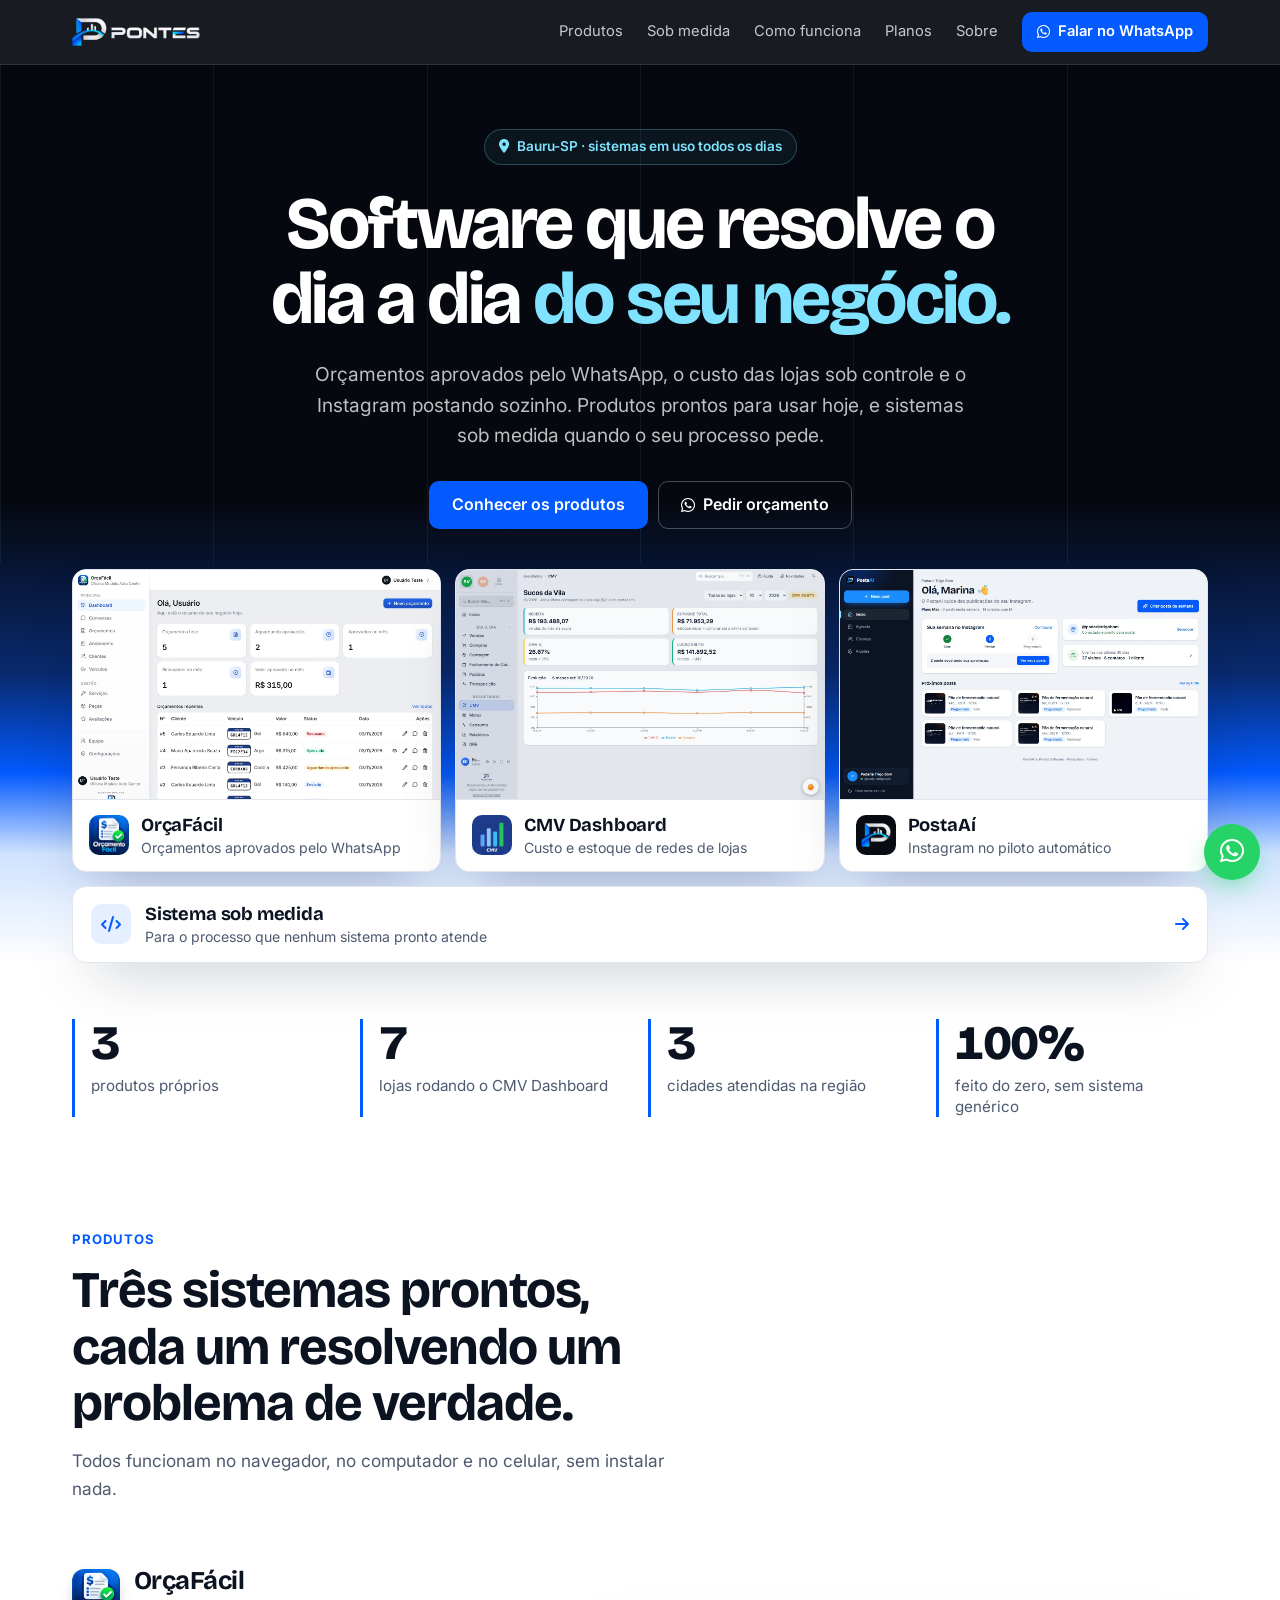
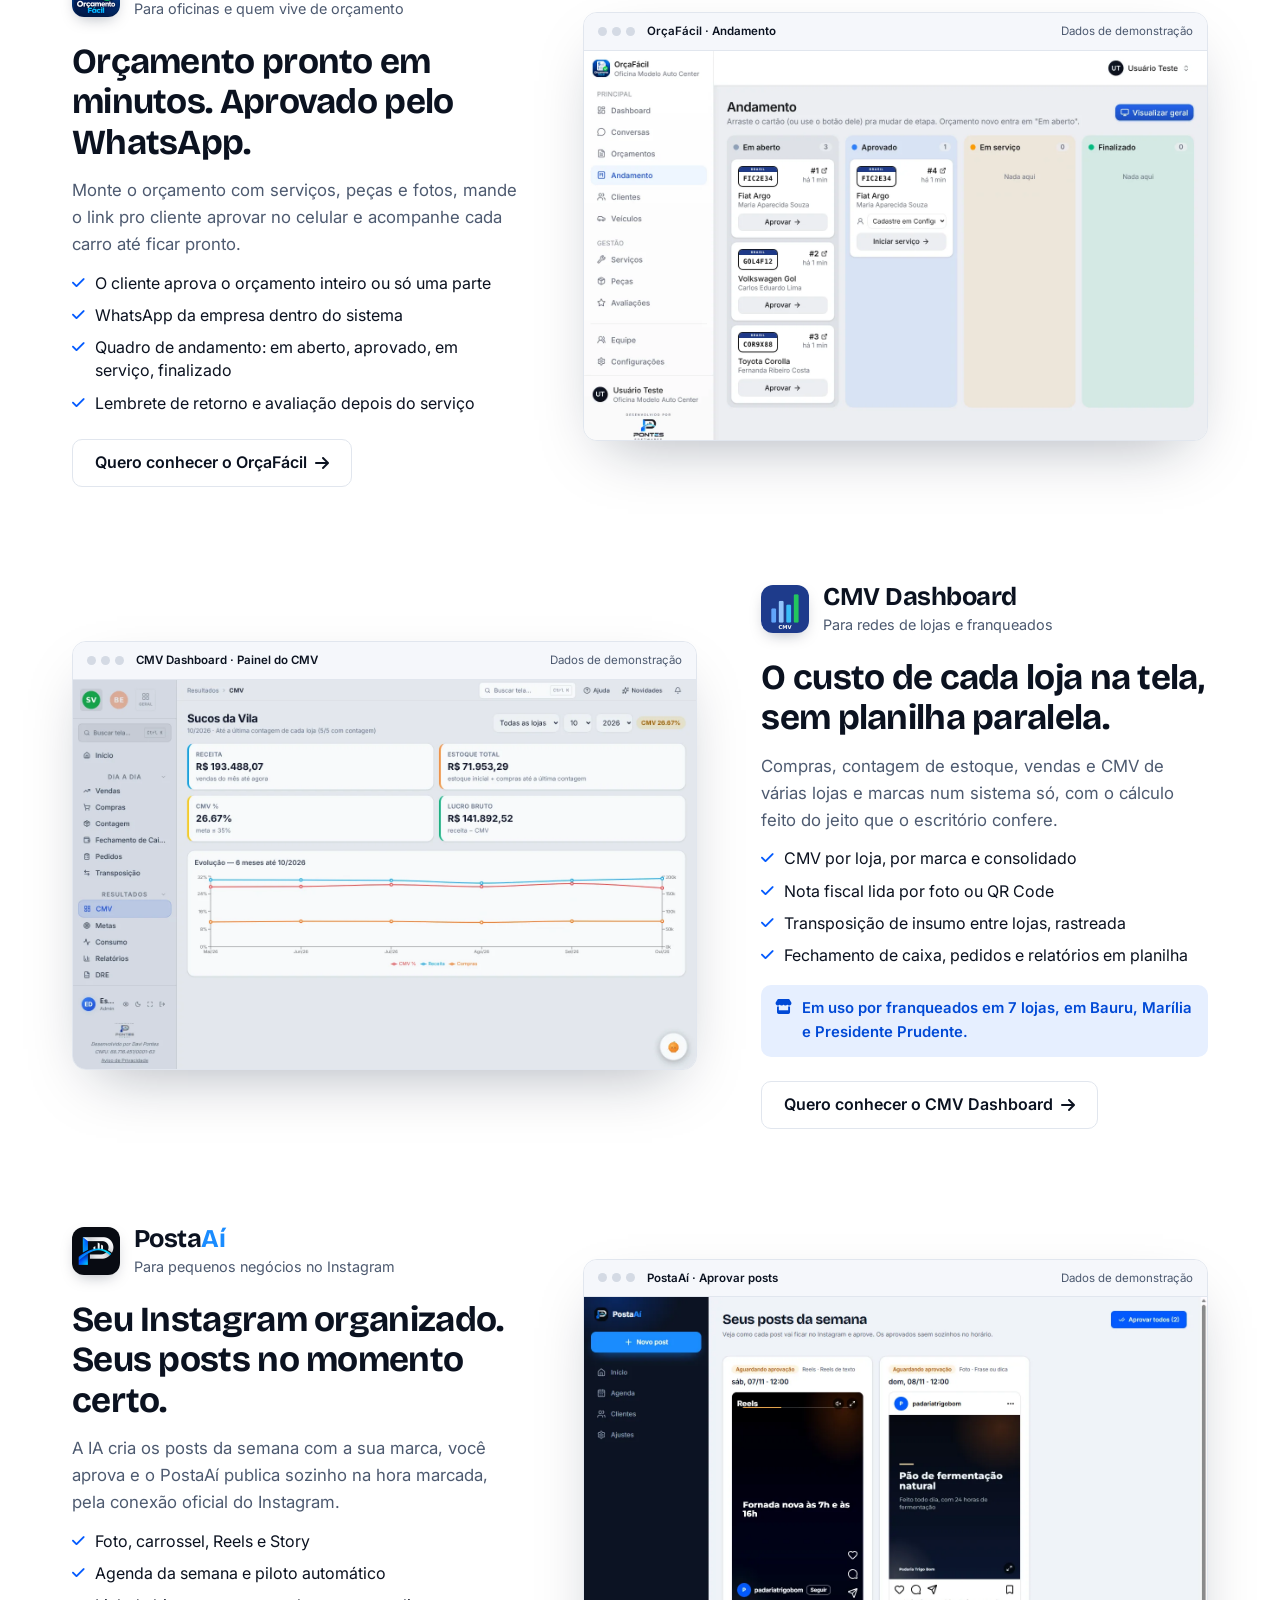
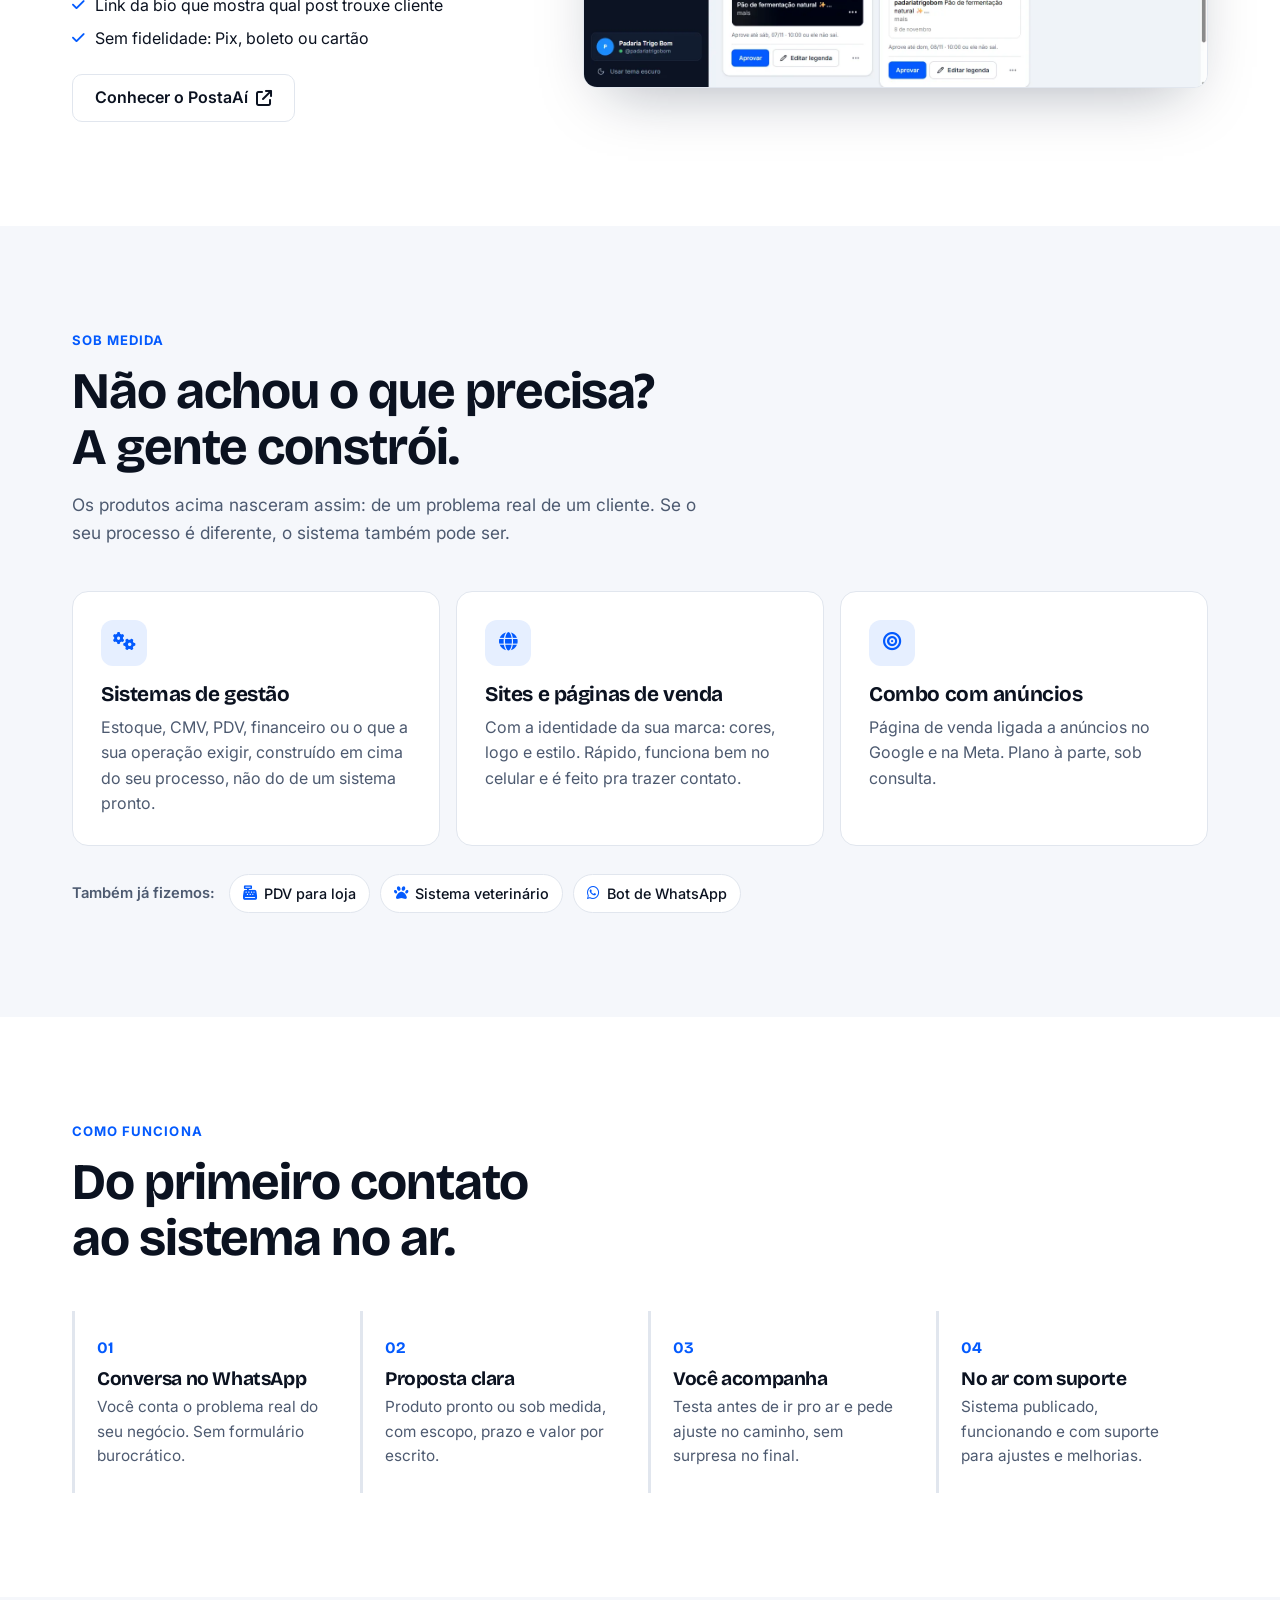
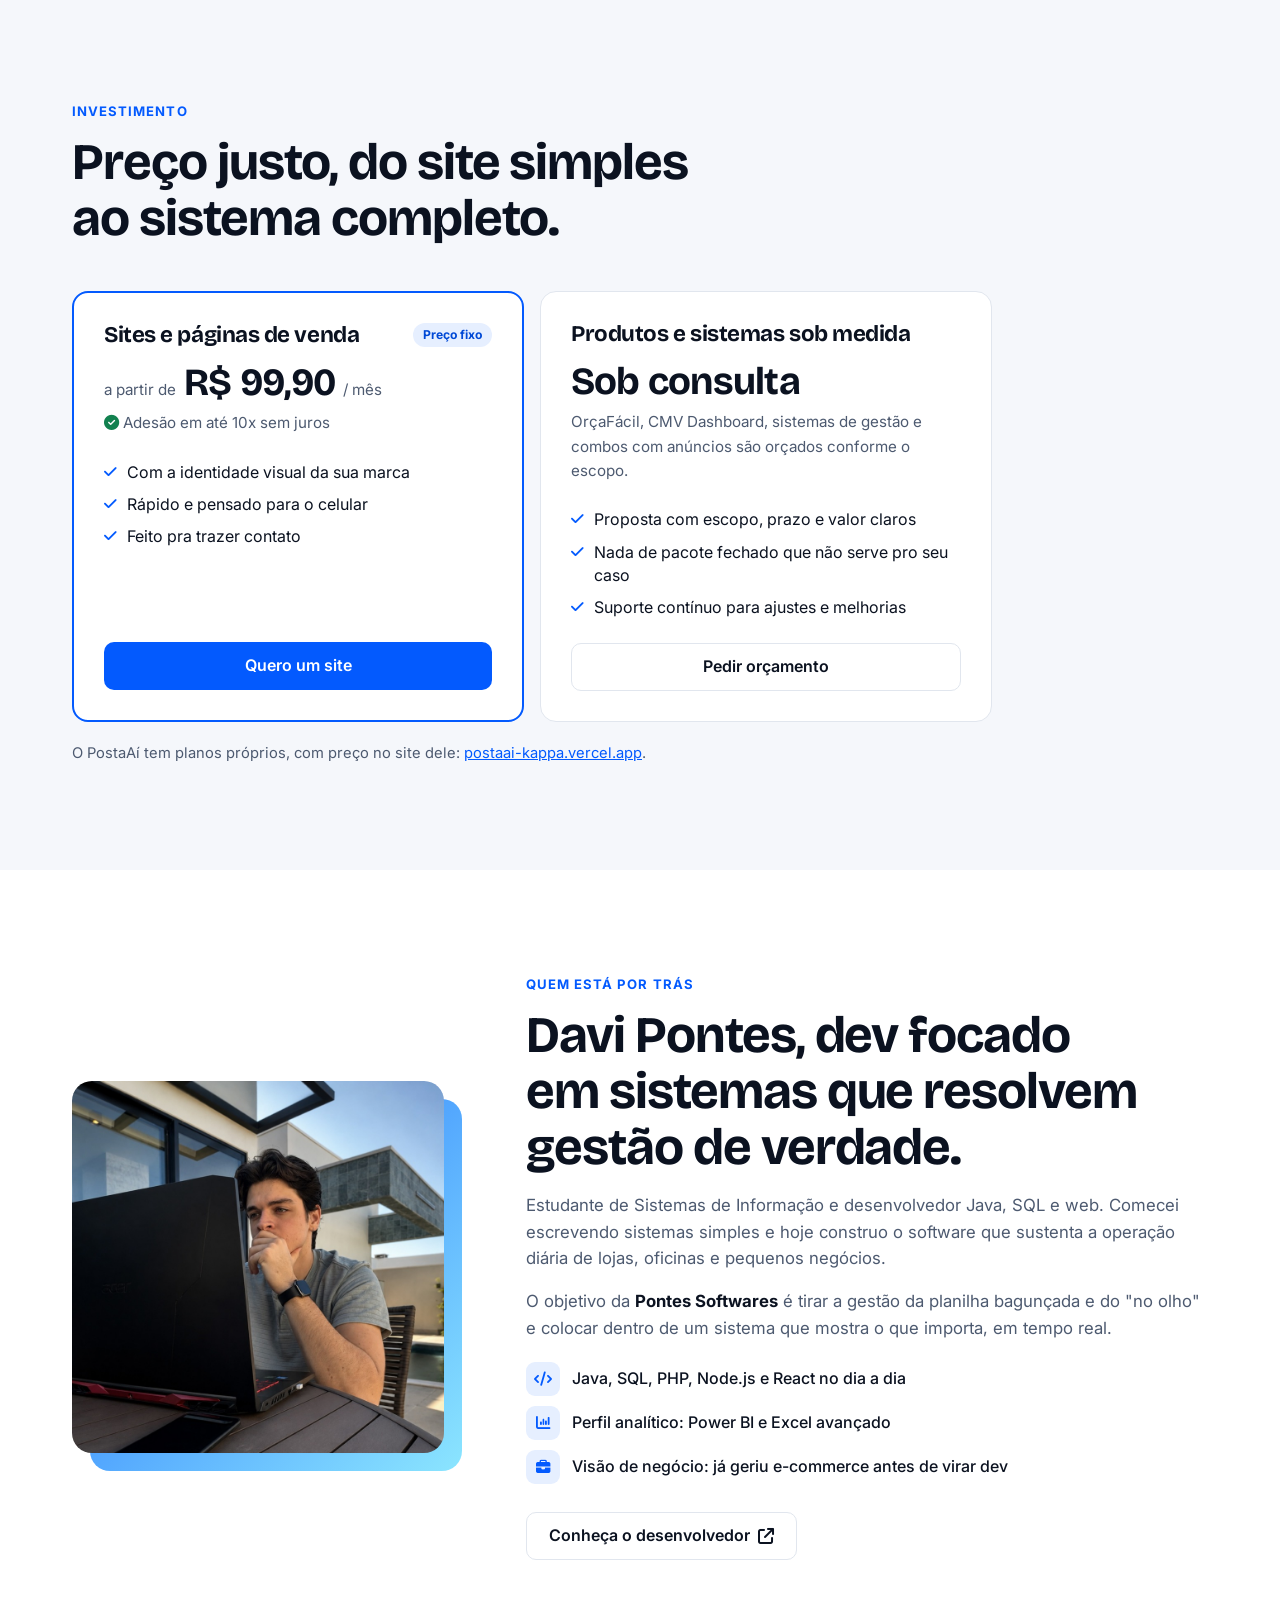
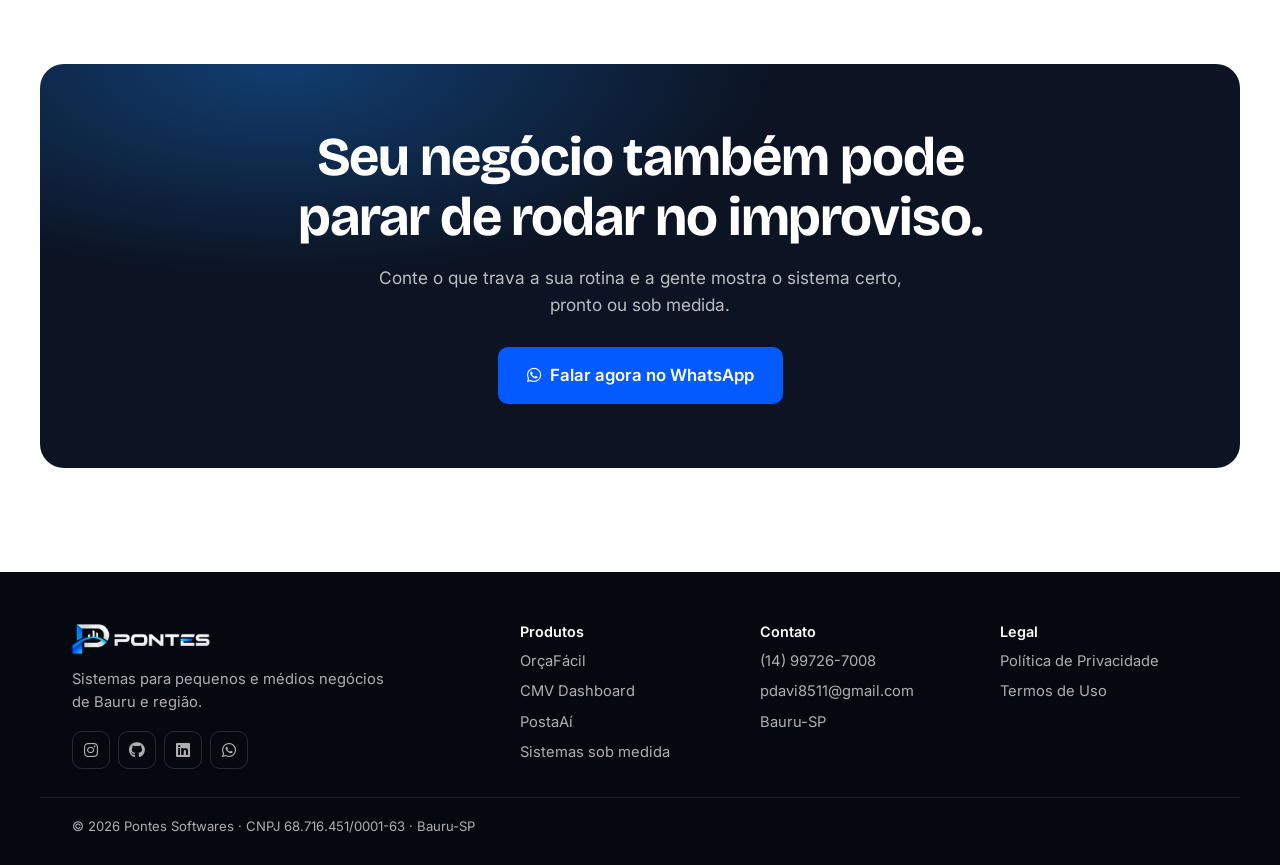
==== index.html @ a255da9a "Mostrar os três produtos lado a lado no topo em vez de só o OrçaFácil Com a tela única e as abas, qu" ====
<!DOCTYPE html>
<html lang="pt-BR">
<head>
<meta charset="UTF-8">
<meta name="viewport" content="width=device-width, initial-scale=1.0">
<title>Pontes Softwares — OrçaFácil, CMV Dashboard, PostaAí e sistemas sob medida</title>
<meta name="description" content="A Pontes Softwares cria sistemas para pequenos e médios negócios: OrçaFácil (orçamentos aprovados pelo WhatsApp), CMV Dashboard (custo e estoque de redes de lojas), PostaAí (Instagram no piloto automático) e sistemas sob medida. Bauru-SP.">
<link rel="canonical" href="https://pontes-softwares.vercel.app/">
<meta name="theme-color" content="#05080f">
<link rel="preconnect" href="https://fonts.googleapis.com">
<link rel="preconnect" href="https://fonts.gstatic.com" crossorigin>
<link href="https://fonts.googleapis.com/css2?family=Bricolage+Grotesque:opsz,wght@12..96,600;12..96,700;12..96,800&family=Inter:wght@400;500;600;700&display=swap" rel="stylesheet">
<link rel="stylesheet" href="https://cdnjs.cloudflare.com/ajax/libs/font-awesome/6.5.0/css/all.min.css">
<link rel="stylesheet" href="styles.css">
<link rel="icon" type="image/png" href="assets/favicon.png">
<link rel="apple-touch-icon" href="assets/apple-touch-icon.png">
<meta property="og:title" content="Pontes Softwares">
<meta property="og:description" content="OrçaFácil, CMV Dashboard, PostaAí e sistemas sob medida para o seu negócio.">
<meta property="og:image" content="https://pontes-softwares.vercel.app/assets/og-image.png">
<script type="application/ld+json">
{
  "@context": "https://schema.org",
  "@type": "Organization",
  "name": "Pontes Softwares",
  "url": "https://pontes-softwares.vercel.app/",
  "logo": "https://pontes-softwares.vercel.app/assets/logo-pontes-softwares.png",
  "description": "Sistemas para pequenos e médios negócios: OrçaFácil, CMV Dashboard, PostaAí e sistemas sob medida. Bauru e região.",
  "email": "pdavi8511@gmail.com",
  "telephone": "+55-14-99726-7008",
  "taxID": "68.716.451/0001-63",
  "address": { "@type": "PostalAddress", "addressLocality": "Bauru", "addressRegion": "SP", "addressCountry": "BR" },
  "sameAs": ["https://www.instagram.com/pontes.softwares"]
}
</script>
</head>
<body>

<header class="topo">
  <div class="box topo-linha">
    <a href="#inicio" class="topo-logo" aria-label="Pontes Softwares, início">
      <img src="assets/logo-pontes-softwares.png" alt="Pontes Softwares" width="720" height="156">
    </a>
    <nav class="topo-nav" aria-label="Principal">
      <a href="#produtos">Produtos</a>
      <a href="#sob-medida">Sob medida</a>
      <a href="#como-funciona">Como funciona</a>
      <a href="#planos">Planos</a>
      <a href="#sobre">Sobre</a>
    </nav>
    <a href="https://wa.me/5514997267008?text=Ol%C3%A1!%20Quero%20conhecer%20os%20sistemas%20da%20Pontes%20Softwares." target="_blank" rel="noopener" class="btn btn-azul topo-cta">
      <i class="fa-brands fa-whatsapp"></i> Falar no WhatsApp
    </a>
    <button type="button" class="topo-menu" aria-label="Abrir menu" aria-expanded="false"><i class="fa-solid fa-bars"></i></button>
  </div>
  <nav class="menu-aberto box" aria-label="Menu do celular" hidden>
    <a href="#produtos">Produtos</a>
    <a href="#sob-medida">Sob medida</a>
    <a href="#como-funciona">Como funciona</a>
    <a href="#planos">Planos</a>
    <a href="#sobre">Sobre</a>
  </nav>
</header>

<main>

<!-- ───────────── HERO ───────────── -->
<section class="hero" id="inicio">
  <div class="hero-grade" aria-hidden="true"><span></span><span></span><span></span><span></span><span></span><span></span></div>
  <div class="box">
    <div class="hero-texto sobe">
      <p class="hero-selo"><i class="fa-solid fa-location-dot"></i> Bauru-SP · sistemas em uso todos os dias</p>
      <h1>Software que resolve o dia a dia <em>do seu negócio.</em></h1>
      <p>Orçamentos aprovados pelo WhatsApp, o custo das lojas sob controle e o Instagram postando sozinho. Produtos prontos para usar hoje, e sistemas sob medida quando o seu processo pede.</p>
      <div class="hero-acoes">
        <a href="#produtos" class="btn btn-azul">Conhecer os produtos</a>
        <a href="https://wa.me/5514997267008?text=Ol%C3%A1!%20Quero%20um%20or%C3%A7amento%20de%20sistema." target="_blank" rel="noopener" class="btn btn-claro"><i class="fa-brands fa-whatsapp"></i> Pedir orçamento</a>
      </div>
    </div>

    <div class="vitrine sobe" aria-label="Nossos produtos">
      <a class="vitrine-item" href="#orcafacil">
        <span class="vitrine-tela"><img src="assets/produtos/orcafacil-inicio.webp" alt="Tela do OrçaFácil" width="1440" height="900"></span>
        <span class="vitrine-info">
          <img src="assets/produtos/orcafacil-icone.png" alt="" width="40" height="40">
          <span><b>OrçaFácil</b><small>Orçamentos aprovados pelo WhatsApp</small></span>
        </span>
      </a>
      <a class="vitrine-item" href="#cmv-dashboard">
        <span class="vitrine-tela"><img src="assets/produtos/cmv-dashboard.webp" alt="Tela do CMV Dashboard" width="1440" height="900"></span>
        <span class="vitrine-info">
          <img src="assets/produtos/cmv-icone.jpg" alt="" width="40" height="40">
          <span><b>CMV Dashboard</b><small>Custo e estoque de redes de lojas</small></span>
        </span>
      </a>
      <a class="vitrine-item" href="#postaai">
        <span class="vitrine-tela"><img src="assets/produtos/postaai-inicio.webp" alt="Tela do PostaAí" width="1440" height="900"></span>
        <span class="vitrine-info">
          <img src="assets/produtos/postaai-icone.png" alt="" width="40" height="40">
          <span><b>PostaAí</b><small>Instagram no piloto automático</small></span>
        </span>
      </a>
      <a class="vitrine-item vitrine-medida" href="#sob-medida">
        <span class="vitrine-medida-icone"><i class="fa-solid fa-code"></i></span>
        <span><b>Sistema sob medida</b><small>Para o processo que nenhum sistema pronto atende</small></span>
        <i class="fa-solid fa-arrow-right"></i>
      </a>
    </div>
  </div>
</section>

<!-- ───────────── NÚMEROS ───────────── -->
<section class="numeros">
  <div class="box numeros-grade">
    <div class="revela"><b data-alvo="3">3</b><span>produtos próprios</span></div>
    <div class="revela"><b data-alvo="7">7</b><span>lojas rodando o CMV Dashboard</span></div>
    <div class="revela"><b data-alvo="3">3</b><span>cidades atendidas na região</span></div>
    <div class="revela"><b data-alvo="100" data-sufixo="%">100%</b><span>feito do zero, sem sistema genérico</span></div>
  </div>
</section>

<!-- ───────────── PRODUTOS ───────────── -->
<section class="secao" id="produtos">
  <div class="box">
    <p class="rotulo">Produtos</p>
    <h2 class="titulo">Três sistemas prontos, cada um resolvendo um problema de verdade.</h2>
    <p class="sub">Todos funcionam no navegador, no computador e no celular, sem instalar nada.</p>

    <article class="produto revela" id="orcafacil">
      <div class="produto-texto">
        <div class="produto-marca">
          <img src="assets/produtos/orcafacil-icone.png" alt="" width="48" height="48">
          <div><h3>OrçaFácil</h3><small>Para oficinas e quem vive de orçamento</small></div>
        </div>
        <p class="produto-frase">Orçamento pronto em minutos. Aprovado pelo WhatsApp.</p>
        <p>Monte o orçamento com serviços, peças e fotos, mande o link pro cliente aprovar no celular e acompanhe cada carro até ficar pronto.</p>
        <ul class="lista-check">
          <li><i class="fa-solid fa-check"></i> O cliente aprova o orçamento inteiro ou só uma parte</li>
          <li><i class="fa-solid fa-check"></i> WhatsApp da empresa dentro do sistema</li>
          <li><i class="fa-solid fa-check"></i> Quadro de andamento: em aberto, aprovado, em serviço, finalizado</li>
          <li><i class="fa-solid fa-check"></i> Lembrete de retorno e avaliação depois do serviço</li>
        </ul>
        <a href="https://wa.me/5514997267008?text=Ol%C3%A1!%20Quero%20conhecer%20o%20Or%C3%A7aF%C3%A1cil." target="_blank" rel="noopener" class="btn btn-linha">Quero conhecer o OrçaFácil <i class="fa-solid fa-arrow-right"></i></a>
      </div>
      <figure class="tela">
        <figcaption class="tela-barra"><span class="pontos"><i></i><i></i><i></i></span><b>OrçaFácil · Andamento</b><span>Dados de demonstração</span></figcaption>
        <img src="assets/produtos/orcafacil-andamento.webp" alt="Quadro de andamento do OrçaFácil" width="1440" height="900" loading="lazy">
      </figure>
    </article>

    <article class="produto inverte revela" id="cmv-dashboard">
      <div class="produto-texto">
        <div class="produto-marca">
          <img src="assets/produtos/cmv-icone.jpg" alt="" width="48" height="48">
          <div><h3>CMV Dashboard</h3><small>Para redes de lojas e franqueados</small></div>
        </div>
        <p class="produto-frase">O custo de cada loja na tela, sem planilha paralela.</p>
        <p>Compras, contagem de estoque, vendas e CMV de várias lojas e marcas num sistema só, com o cálculo feito do jeito que o escritório confere.</p>
        <ul class="lista-check">
          <li><i class="fa-solid fa-check"></i> CMV por loja, por marca e consolidado</li>
          <li><i class="fa-solid fa-check"></i> Nota fiscal lida por foto ou QR Code</li>
          <li><i class="fa-solid fa-check"></i> Transposição de insumo entre lojas, rastreada</li>
          <li><i class="fa-solid fa-check"></i> Fechamento de caixa, pedidos e relatórios em planilha</li>
        </ul>
        <p class="produto-prova"><i class="fa-solid fa-store"></i> Em uso por franqueados em 7 lojas, em Bauru, Marília e Presidente Prudente.</p>
        <a href="https://wa.me/5514997267008?text=Ol%C3%A1!%20Quero%20conhecer%20o%20CMV%20Dashboard." target="_blank" rel="noopener" class="btn btn-linha">Quero conhecer o CMV Dashboard <i class="fa-solid fa-arrow-right"></i></a>
      </div>
      <figure class="tela">
        <figcaption class="tela-barra"><span class="pontos"><i></i><i></i><i></i></span><b>CMV Dashboard · Painel do CMV</b><span>Dados de demonstração</span></figcaption>
        <img src="assets/produtos/cmv-dashboard.webp" alt="Painel de CMV do CMV Dashboard" width="1440" height="900" loading="lazy">
      </figure>
    </article>

    <article class="produto revela" id="postaai">
      <div class="produto-texto">
        <div class="produto-marca">
          <img src="assets/produtos/postaai-icone.png" alt="" width="48" height="48">
          <div><h3>Posta<span>Aí</span></h3><small>Para pequenos negócios no Instagram</small></div>
        </div>
        <p class="produto-frase">Seu Instagram organizado. Seus posts no momento certo.</p>
        <p>A IA cria os posts da semana com a sua marca, você aprova e o PostaAí publica sozinho na hora marcada, pela conexão oficial do Instagram.</p>
        <ul class="lista-check">
          <li><i class="fa-solid fa-check"></i> Foto, carrossel, Reels e Story</li>
          <li><i class="fa-solid fa-check"></i> Agenda da semana e piloto automático</li>
          <li><i class="fa-solid fa-check"></i> Link da bio que mostra qual post trouxe cliente</li>
          <li><i class="fa-solid fa-check"></i> Sem fidelidade: Pix, boleto ou cartão</li>
        </ul>
        <a href="https://postaai-kappa.vercel.app" target="_blank" rel="noopener" class="btn btn-linha">Conhecer o PostaAí <i class="fa-solid fa-arrow-up-right-from-square"></i></a>
      </div>
      <figure class="tela">
        <figcaption class="tela-barra"><span class="pontos"><i></i><i></i><i></i></span><b>PostaAí · Aprovar posts</b><span>Dados de demonstração</span></figcaption>
        <img src="assets/produtos/postaai-aprovar.webp" alt="Aprovação dos posts da semana no PostaAí" width="1440" height="900" loading="lazy">
      </figure>
    </article>
  </div>
</section>

<!-- ───────────── SOB MEDIDA ───────────── -->
<section class="secao papel" id="sob-medida">
  <div class="box">
    <p class="rotulo">Sob medida</p>
    <h2 class="titulo">Não achou o que precisa? A gente constrói.</h2>
    <p class="sub">Os produtos acima nasceram assim: de um problema real de um cliente. Se o seu processo é diferente, o sistema também pode ser.</p>
    <div class="cartoes">
      <div class="cartao revela">
        <span class="cartao-icone"><i class="fa-solid fa-gears"></i></span>
        <h3>Sistemas de gestão</h3>
        <p>Estoque, CMV, PDV, financeiro ou o que a sua operação exigir, construído em cima do seu processo, não do de um sistema pronto.</p>
      </div>
      <div class="cartao revela">
        <span class="cartao-icone"><i class="fa-solid fa-globe"></i></span>
        <h3>Sites e páginas de venda</h3>
        <p>Com a identidade da sua marca: cores, logo e estilo. Rápido, funciona bem no celular e é feito pra trazer contato.</p>
      </div>
      <div class="cartao revela">
        <span class="cartao-icone"><i class="fa-solid fa-bullseye"></i></span>
        <h3>Combo com anúncios</h3>
        <p>Página de venda ligada a anúncios no Google e na Meta. Plano à parte, sob consulta.</p>
      </div>
    </div>
    <div class="outros revela">
      <span class="outros-titulo">Também já fizemos:</span>
      <span><i class="fa-solid fa-cash-register"></i> PDV para loja</span>
      <span><i class="fa-solid fa-paw"></i> Sistema veterinário</span>
      <span><i class="fa-brands fa-whatsapp"></i> Bot de WhatsApp</span>
    </div>
  </div>
</section>

<!-- ───────────── COMO FUNCIONA ───────────── -->
<section class="secao" id="como-funciona">
  <div class="box">
    <p class="rotulo">Como funciona</p>
    <h2 class="titulo">Do primeiro contato ao sistema no ar.</h2>
    <ol class="passos">
      <li class="revela"><span>01</span><h3>Conversa no WhatsApp</h3><p>Você conta o problema real do seu negócio. Sem formulário burocrático.</p></li>
      <li class="revela"><span>02</span><h3>Proposta clara</h3><p>Produto pronto ou sob medida, com escopo, prazo e valor por escrito.</p></li>
      <li class="revela"><span>03</span><h3>Você acompanha</h3><p>Testa antes de ir pro ar e pede ajuste no caminho, sem surpresa no final.</p></li>
      <li class="revela"><span>04</span><h3>No ar com suporte</h3><p>Sistema publicado, funcionando e com suporte para ajustes e melhorias.</p></li>
    </ol>
  </div>
</section>

<!-- ───────────── PLANOS ───────────── -->
<section class="secao papel" id="planos">
  <div class="box">
    <p class="rotulo">Investimento</p>
    <h2 class="titulo">Preço justo, do site simples ao sistema completo.</h2>
    <div class="planos">
      <div class="plano destaque revela">
        <div class="plano-topo"><h3>Sites e páginas de venda</h3><span class="selo">Preço fixo</span></div>
        <p class="preco"><small>a partir de</small> R$ 99,90 <small>/ mês</small></p>
        <p class="plano-nota"><i class="fa-solid fa-circle-check"></i> Adesão em até 10x sem juros</p>
        <ul class="lista-check">
          <li><i class="fa-solid fa-check"></i> Com a identidade visual da sua marca</li>
          <li><i class="fa-solid fa-check"></i> Rápido e pensado para o celular</li>
          <li><i class="fa-solid fa-check"></i> Feito pra trazer contato</li>
        </ul>
        <a href="https://wa.me/5514997267008?text=Ol%C3%A1!%20Quero%20um%20site%20para%20o%20meu%20neg%C3%B3cio." target="_blank" rel="noopener" class="btn btn-azul">Quero um site</a>
      </div>
      <div class="plano revela">
        <h3>Produtos e sistemas sob medida</h3>
        <p class="preco">Sob consulta</p>
        <p class="plano-nota">OrçaFácil, CMV Dashboard, sistemas de gestão e combos com anúncios são orçados conforme o escopo.</p>
        <ul class="lista-check">
          <li><i class="fa-solid fa-check"></i> Proposta com escopo, prazo e valor claros</li>
          <li><i class="fa-solid fa-check"></i> Nada de pacote fechado que não serve pro seu caso</li>
          <li><i class="fa-solid fa-check"></i> Suporte contínuo para ajustes e melhorias</li>
        </ul>
        <a href="https://wa.me/5514997267008?text=Ol%C3%A1!%20Quero%20um%20or%C3%A7amento%20de%20sistema." target="_blank" rel="noopener" class="btn btn-linha">Pedir orçamento</a>
      </div>
    </div>
    <p class="nota-planos">O PostaAí tem planos próprios, com preço no site dele: <a href="https://postaai-kappa.vercel.app" target="_blank" rel="noopener">postaai-kappa.vercel.app</a>.</p>
  </div>
</section>

<!-- ───────────── SOBRE ───────────── -->
<section class="secao" id="sobre">
  <div class="box sobre">
    <div class="sobre-foto revela">
      <img src="assets/davi-avatar.jpg" alt="Davi Pontes" width="900" height="900" loading="lazy">
    </div>
    <div>
      <p class="rotulo">Quem está por trás</p>
      <h2 class="titulo">Davi Pontes, dev focado em sistemas que resolvem gestão de verdade.</h2>
      <p class="sobre-texto">Estudante de Sistemas de Informação e desenvolvedor Java, SQL e web. Comecei escrevendo sistemas simples e hoje construo o software que sustenta a operação diária de lojas, oficinas e pequenos negócios.</p>
      <p class="sobre-texto">O objetivo da <strong>Pontes Softwares</strong> é tirar a gestão da planilha bagunçada e do "no olho" e colocar dentro de um sistema que mostra o que importa, em tempo real.</p>
      <ul class="sobre-itens">
        <li><i class="fa-solid fa-code"></i> Java, SQL, PHP, Node.js e React no dia a dia</li>
        <li><i class="fa-solid fa-chart-column"></i> Perfil analítico: Power BI e Excel avançado</li>
        <li><i class="fa-solid fa-briefcase"></i> Visão de negócio: já geriu e-commerce antes de virar dev</li>
      </ul>
      <a href="https://davipontes99.github.io/portfolio/" target="_blank" rel="noopener" class="btn btn-linha">Conheça o desenvolvedor <i class="fa-solid fa-arrow-up-right-from-square"></i></a>
    </div>
  </div>
</section>

<!-- ───────────── CTA FINAL ───────────── -->
<section class="secao final">
  <div class="box final-caixa revela">
    <h2>Seu negócio também pode parar de rodar no improviso.</h2>
    <p>Conte o que trava a sua rotina e a gente mostra o sistema certo, pronto ou sob medida.</p>
    <a href="https://wa.me/5514997267008?text=Ol%C3%A1!%20Quero%20um%20or%C3%A7amento%20de%20sistema." target="_blank" rel="noopener" class="btn btn-azul btn-grande"><i class="fa-brands fa-whatsapp"></i> Falar agora no WhatsApp</a>
  </div>
</section>

</main>

<footer class="rodape">
  <div class="box rodape-grade">
    <div>
      <img class="rodape-logo" src="assets/logo-pontes-softwares.png" alt="Pontes Softwares" width="720" height="156" loading="lazy">
      <p>Sistemas para pequenos e médios negócios de Bauru e região.</p>
      <div class="redes">
        <a href="https://www.instagram.com/pontes.softwares" target="_blank" rel="noopener" aria-label="Instagram da Pontes Softwares"><i class="fa-brands fa-instagram"></i></a>
        <a href="https://github.com/davipontes99" target="_blank" rel="noopener" aria-label="GitHub"><i class="fa-brands fa-github"></i></a>
        <a href="https://linkedin.com/in/davi-henrique-azevedo-pontes-30a564385" target="_blank" rel="noopener" aria-label="LinkedIn"><i class="fa-brands fa-linkedin"></i></a>
        <a href="https://wa.me/5514997267008" target="_blank" rel="noopener" aria-label="WhatsApp"><i class="fa-brands fa-whatsapp"></i></a>
      </div>
    </div>
    <div>
      <h3>Produtos</h3>
      <ul>
        <li><a href="#produtos">OrçaFácil</a></li>
        <li><a href="#produtos">CMV Dashboard</a></li>
        <li><a href="https://postaai-kappa.vercel.app" target="_blank" rel="noopener">PostaAí</a></li>
        <li><a href="#sob-medida">Sistemas sob medida</a></li>
      </ul>
    </div>
    <div>
      <h3>Contato</h3>
      <ul>
        <li><a href="https://wa.me/5514997267008" target="_blank" rel="noopener">(14) 99726-7008</a></li>
        <li><a href="mailto:pdavi8511@gmail.com">pdavi8511@gmail.com</a></li>
        <li>Bauru-SP</li>
      </ul>
    </div>
    <div>
      <h3>Legal</h3>
      <ul>
        <li><a href="privacidade.html">Política de Privacidade</a></li>
        <li><a href="termos.html">Termos de Uso</a></li>
      </ul>
    </div>
  </div>
  <p class="box rodape-base">&copy; <span id="ano"></span> Pontes Softwares · CNPJ 68.716.451/0001-63 · Bauru-SP</p>
</footer>

<a href="https://wa.me/5514997267008?text=Ol%C3%A1!%20Quero%20um%20or%C3%A7amento%20de%20sistema." target="_blank" rel="noopener" class="whats-flutua" aria-label="Falar no WhatsApp">
  <i class="fa-brands fa-whatsapp"></i>
</a>

<dialog class="amplia" aria-label="Tela ampliada">
  <button type="button" class="amplia-fechar" aria-label="Fechar"><i class="fa-solid fa-xmark"></i></button>
  <img src="" alt="">
</dialog>

<script src="script.js"></script>
</body>
</html>
---- styles.css ----
/* Pontes Softwares — mesmo padrão visual das páginas do OrçaFácil e do PostaAí:
   topo azul-marinho que desce para o branco, seções claras e azuis da logo. */
*, *::before, *::after { box-sizing: border-box; margin: 0; padding: 0; }

:root {
  --noite: #05080f;
  --noite-2: #0c1424;
  --tinta: #0b1220;
  --suave: #4d5a70;
  --linha: #e1e6ee;
  --papel: #f5f7fb;
  --azul: #035afe;
  --azul-escuro: #0049d6;
  --ceu: #1a8cff;
  --ciano: #7fe3ff;
  --verde: #12814f;
  --gutter: 16px;
  --fonte-titulo: 'Bricolage Grotesque', 'Inter', system-ui, sans-serif;

  /* nomes antigos, usados pelas páginas legais */
  --text: var(--tinta);
  --muted: var(--suave);
  --border: var(--linha);
  --accent: var(--azul);
  --accent2: var(--azul);
}

@media (min-width: 768px) { :root { --gutter: 32px; } }

html { scroll-behavior: smooth; scroll-padding-top: 72px; }

body {
  min-height: 100vh;
  overflow-x: clip;
  background: #fff;
  color: var(--tinta);
  font-family: 'Inter', system-ui, sans-serif;
  font-size: 1rem;
  line-height: 1.6;
  -webkit-font-smoothing: antialiased;
}

a { color: inherit; text-decoration: none; }
img { max-width: 100%; height: auto; }
ul, ol { list-style: none; }
button { font: inherit; background: none; border: 0; color: inherit; }

h1, h2, h3 {
  font-family: var(--fonte-titulo);
  font-weight: 700;
  letter-spacing: -0.02em;
  line-height: 1.1;
  text-wrap: balance;
}

:focus-visible { outline: 2px solid var(--ceu); outline-offset: 2px; }

.box, .container {
  width: 100%;
  max-width: 1200px;
  margin-inline: auto;
  padding-inline: var(--gutter);
}

/* ─── Botões ─── */
.btn {
  display: inline-flex;
  align-items: center;
  justify-content: center;
  gap: 8px;
  min-height: 48px;
  padding: 10px 22px;
  border: 1px solid transparent;
  border-radius: 10px;
  font-weight: 600;
  text-align: center;
  cursor: pointer;
  transition: background-color .15s, border-color .15s, color .15s, transform .15s;
}
.btn:active { transform: translateY(1px); }
.btn-azul { background: var(--azul); color: #fff; }
.btn-azul:hover { background: var(--azul-escuro); }
.btn-claro { border-color: rgb(255 255 255 / .28); color: #fff; }
.btn-claro:hover { background: rgb(255 255 255 / .1); }
.btn-linha { border-color: var(--linha); color: var(--tinta); background: #fff; }
.btn-linha:hover { border-color: var(--azul); color: var(--azul); }
.btn-grande { min-height: 56px; padding: 14px 28px; font-size: 1.05rem; }

/* ─── Cabeçalho ─── */
.topo {
  position: sticky;
  top: 0;
  z-index: 40;
  border-bottom: 1px solid rgb(255 255 255 / .1);
  background: rgb(5 8 15 / .92);
  backdrop-filter: blur(10px);
  -webkit-backdrop-filter: blur(10px);
  color: #fff;
}
.topo-linha { display: flex; align-items: center; gap: 24px; height: 64px; }
.topo-logo img { display: block; height: 28px; width: auto; }
.topo-nav { display: none; gap: 24px; font-size: .92rem; color: rgb(255 255 255 / .76); }
.topo-nav a:hover { color: #fff; }
.topo-cta { display: none; margin-left: auto; min-height: 40px; padding: 6px 14px; font-size: .92rem; }
.topo-menu {
  display: inline-flex;
  width: 44px;
  height: 44px;
  margin-left: auto;
  align-items: center;
  justify-content: center;
  border-radius: 10px;
  font-size: 1.2rem;
  cursor: pointer;
}
.menu-aberto { display: flex; flex-direction: column; padding-block: 4px 14px; border-top: 1px solid rgb(255 255 255 / .1); }
.menu-aberto[hidden] { display: none; }
.menu-aberto a { padding: 12px 0; color: rgb(255 255 255 / .85); }
@media (min-width: 960px) {
  .topo-nav { display: inline-flex; margin-left: auto; }
  .topo-cta { display: inline-flex; margin-left: 0; }
  .topo-menu, .menu-aberto { display: none !important; }
}

/* ─── Hero: escuro em cima, a tela do produto invade o branco ─── */
.hero {
  --invade: 56px;
  position: relative;
  background: linear-gradient(var(--noite) calc(100% - var(--invade) - 260px), #0a2a6e calc(100% - var(--invade) - 90px), var(--azul) calc(100% - var(--invade) + 10px), #cfe2ff calc(100% - var(--invade) + 90px), #fff 100%);
  color: #fff;
}
@media (min-width: 768px) { .hero { --invade: 200px; } }
.hero-grade {
  position: absolute;
  inset: 0 0 calc(var(--invade) + 200px);
  display: grid;
  grid-template-columns: repeat(6, 1fr);
  pointer-events: none;
}
.hero-grade span { border-left: 1px solid rgb(127 227 255 / .08); }
.hero-texto {
  position: relative;
  max-width: 900px;
  margin-inline: auto;
  padding-block: 64px 40px;
  text-align: center;
}
.hero-selo {
  display: inline-flex;
  align-items: center;
  gap: 8px;
  margin-bottom: 22px;
  padding: 6px 14px;
  border: 1px solid rgb(127 227 255 / .25);
  border-radius: 99px;
  background: rgb(127 227 255 / .06);
  color: var(--ciano);
  font-size: .85rem;
  font-weight: 600;
}
.hero h1 { font-size: clamp(2.4rem, 7vw, 4.6rem); letter-spacing: -.035em; line-height: 1.02; }
.hero h1 em { color: var(--ciano); font-style: normal; }
.hero-texto > p:not(.hero-selo) {
  max-width: 660px;
  margin: 22px auto 0;
  color: rgb(255 255 255 / .74);
  font-size: clamp(1.05rem, 2.2vw, 1.2rem);
}
.hero-acoes { display: flex; flex-direction: column; gap: 10px; margin-top: 30px; }
@media (min-width: 560px) { .hero-acoes { flex-direction: row; justify-content: center; } }

/* Vitrine dos produtos no topo: os três lado a lado, nenhum em destaque */
.vitrine {
  display: grid;
  gap: 14px;
  position: relative;
}
@media (min-width: 900px) {
  .vitrine { grid-template-columns: repeat(3, minmax(0, 1fr)); }
  .vitrine-medida { grid-column: 1 / -1; }
}
.vitrine-item {
  display: flex;
  flex-direction: column;
  overflow: hidden;
  border: 1px solid var(--linha);
  border-radius: 14px;
  background: #fff;
  color: var(--tinta);
  box-shadow: 0 24px 60px -24px rgb(8 20 44 / .34);
  transition: transform .2s, box-shadow .2s, border-color .2s;
}
.vitrine-item:hover { transform: translateY(-4px); border-color: #c3d5f5; box-shadow: 0 30px 60px -22px rgb(8 20 44 / .42); }
.vitrine-tela { display: block; aspect-ratio: 16 / 10; overflow: hidden; border-bottom: 1px solid var(--linha); background: var(--papel); }
.vitrine-tela img { display: block; width: 100%; height: 100%; object-fit: cover; object-position: left top; }
.vitrine-info { display: flex; align-items: center; gap: 12px; padding: 14px 16px; }
.vitrine-info img { flex: none; width: 40px; height: 40px; border-radius: 10px; }
.vitrine-item b { display: block; font-family: var(--fonte-titulo); font-size: 1.15rem; letter-spacing: -.01em; line-height: 1.2; }
.vitrine-item small { display: block; margin-top: 2px; color: var(--suave); font-size: .88rem; line-height: 1.35; }
.vitrine-medida { flex-direction: row; align-items: center; gap: 14px; padding: 16px 18px; }
.vitrine-medida > span:nth-child(2) { flex: 1; }
.vitrine-medida-icone {
  display: inline-flex;
  flex: none;
  width: 40px;
  height: 40px;
  align-items: center;
  justify-content: center;
  border-radius: 10px;
  background: #e6efff;
  color: var(--azul);
}
.vitrine-medida > .fa-arrow-right { color: var(--azul); }
@media (max-width: 899px) {
  .vitrine { gap: 10px; }
  .vitrine-tela { display: none; }
  .vitrine-info, .vitrine-medida { padding: 12px 14px; }
}

/* ─── Moldura de tela do produto ─── */
.tela {
  overflow: hidden;
  border: 1px solid var(--linha);
  border-radius: 14px;
  background: #fff;
  box-shadow: 0 24px 60px -24px rgb(8 20 44 / .34);
  cursor: zoom-in;
}
.tela-barra {
  display: flex;
  align-items: center;
  gap: 12px;
  padding: 9px 14px;
  border-bottom: 1px solid var(--linha);
  background: var(--papel);
  color: var(--suave);
  font-size: .72rem;
}
.tela-barra b { flex: 1; font-weight: 600; color: var(--tinta); white-space: nowrap; overflow: hidden; text-overflow: ellipsis; }
.tela-barra > span:last-child { white-space: nowrap; }
.pontos { display: inline-flex; gap: 5px; }
.pontos i { width: 9px; height: 9px; border-radius: 50%; background: #d4dae4; }
.tela img { display: block; width: 100%; height: auto; transition: opacity .2s; }

/* ─── Números ─── */
.numeros { padding-block: 56px 8px; }
.numeros-grade { display: grid; grid-template-columns: repeat(2, 1fr); gap: 28px 16px; }
@media (min-width: 768px) { .numeros-grade { grid-template-columns: repeat(4, 1fr); } }
.numeros-grade div { padding-left: 16px; border-left: 3px solid var(--azul); }
.numeros-grade b {
  display: block;
  font-family: var(--fonte-titulo);
  font-size: clamp(2.2rem, 5vw, 3rem);
  font-weight: 800;
  letter-spacing: -.03em;
  line-height: 1;
  font-variant-numeric: tabular-nums;
}
.numeros-grade span { display: block; margin-top: 8px; color: var(--suave); font-size: .95rem; line-height: 1.4; }

/* ─── Seções ─── */
.secao { padding-block: 72px; }
@media (min-width: 768px) { .secao { padding-block: 104px; } }
.papel { background: var(--papel); }
.rotulo {
  margin-bottom: 12px;
  color: var(--azul);
  font-size: .82rem;
  font-weight: 700;
  letter-spacing: .08em;
  text-transform: uppercase;
}
.titulo { max-width: 800px; font-size: clamp(2rem, 5vw, 3.2rem); }
.sub { max-width: 640px; margin-top: 16px; color: var(--suave); font-size: 1.08rem; }

.lista-check li { display: flex; gap: 10px; margin-top: 9px; line-height: 1.45; }
.lista-check i { flex: none; margin-top: 4px; color: var(--azul); font-size: .9rem; }

/* ─── Produtos ─── */
.produto { display: grid; align-items: center; gap: 32px; margin-top: 64px; }
.produto + .produto { margin-top: 96px; }
.produto-marca { display: flex; align-items: center; gap: 14px; }
.produto-marca img { width: 48px; height: 48px; border-radius: 12px; box-shadow: 0 6px 16px -6px rgb(8 20 44 / .35); }
.produto-marca h3 { font-size: 1.6rem; }
.produto-marca h3 span { color: var(--ceu); }
.produto-marca small { display: block; margin-top: 2px; color: var(--suave); font-size: .9rem; }
.produto-frase {
  margin-top: 22px;
  font-family: var(--fonte-titulo);
  font-size: clamp(1.5rem, 3.4vw, 2.2rem);
  font-weight: 700;
  letter-spacing: -.02em;
  line-height: 1.15;
}
.produto-texto > p:not(.produto-frase):not(.produto-prova) { margin-top: 14px; color: var(--suave); font-size: 1.05rem; }
.produto .lista-check { margin-top: 14px; }
.produto-prova {
  display: flex;
  gap: 10px;
  margin-top: 18px;
  padding: 12px 14px;
  border-radius: 10px;
  background: #e6efff;
  color: var(--azul-escuro);
  font-size: .93rem;
  font-weight: 600;
}
.produto-prova i { margin-top: 3px; }
.produto .btn { margin-top: 24px; }
@media (min-width: 960px) {
  .produto { grid-template-columns: minmax(0, 5fr) minmax(0, 7fr); gap: 64px; }
  .produto.inverte { grid-template-columns: minmax(0, 7fr) minmax(0, 5fr); }
  .produto.inverte > :first-child { order: 2; }
}

/* ─── Sob medida ─── */
.cartoes { display: grid; gap: 16px; margin-top: 44px; }
@media (min-width: 860px) { .cartoes { grid-template-columns: repeat(3, 1fr); } }
.cartao {
  padding: 28px;
  border: 1px solid var(--linha);
  border-radius: 16px;
  background: #fff;
  transition: border-color .2s, transform .2s, box-shadow .2s;
}
.cartao:hover { border-color: #c3d5f5; transform: translateY(-3px); box-shadow: 0 16px 36px -20px rgb(8 20 44 / .3); }
.cartao-icone {
  display: inline-flex;
  width: 46px;
  height: 46px;
  align-items: center;
  justify-content: center;
  border-radius: 12px;
  background: #e6efff;
  color: var(--azul);
  font-size: 1.15rem;
}
.cartao h3 { margin-top: 18px; font-size: 1.3rem; }
.cartao p { margin-top: 8px; color: var(--suave); }
.outros { display: flex; flex-wrap: wrap; align-items: center; gap: 10px; margin-top: 28px; }
.outros-titulo { margin-right: 4px; color: var(--suave); font-size: .92rem; font-weight: 600; }
.outros span:not(.outros-titulo) {
  display: inline-flex;
  align-items: center;
  gap: 7px;
  padding: 7px 13px;
  border: 1px solid var(--linha);
  border-radius: 99px;
  background: #fff;
  font-size: .9rem;
  font-weight: 500;
}
.outros i { color: var(--azul); }

/* ─── Como funciona ─── */
.passos { display: grid; gap: 16px; margin-top: 44px; counter-reset: passo; }
@media (min-width: 640px) { .passos { grid-template-columns: repeat(2, 1fr); } }
@media (min-width: 1040px) { .passos { grid-template-columns: repeat(4, 1fr); } }
.passos li { padding: 24px 22px; border-left: 3px solid var(--linha); transition: border-color .2s; }
.passos li:hover { border-left-color: var(--azul); }
.passos span { color: var(--azul); font-family: var(--fonte-titulo); font-weight: 700; }
.passos h3 { margin-top: 8px; font-size: 1.2rem; }
.passos p { margin-top: 6px; color: var(--suave); font-size: .96rem; }

/* ─── Planos ─── */
.planos { display: grid; gap: 16px; max-width: 920px; margin-top: 44px; }
@media (min-width: 820px) { .planos { grid-template-columns: repeat(2, 1fr); align-items: stretch; } }
.plano { display: flex; flex-direction: column; padding: 30px; border: 1px solid var(--linha); border-radius: 16px; background: #fff; }
.plano.destaque { border: 2px solid var(--azul); }
.plano-topo { display: flex; align-items: center; justify-content: space-between; gap: 8px; }
.plano h3 { font-size: 1.4rem; }
.selo { flex: none; padding: 2px 10px; border-radius: 99px; background: #e6efff; color: var(--azul-escuro); font-size: .76rem; font-weight: 700; }
.preco {
  margin-top: 14px;
  font-family: var(--fonte-titulo);
  font-size: 2.4rem;
  font-weight: 700;
  letter-spacing: -.02em;
  line-height: 1.1;
  font-variant-numeric: tabular-nums;
}
.preco small { color: var(--suave); font-family: 'Inter', sans-serif; font-size: .95rem; font-weight: 400; letter-spacing: 0; }
.plano-nota { margin-top: 8px; color: var(--suave); font-size: .95rem; }
.plano-nota .fa-circle-check { color: var(--verde); }
.plano .lista-check { flex: 1; margin-block: 16px 24px; }
.nota-planos { margin-top: 20px; color: var(--suave); font-size: .92rem; }
.nota-planos a { color: var(--azul); text-decoration: underline; }

/* ─── Sobre ─── */
.sobre { display: grid; gap: 40px; align-items: center; }
@media (min-width: 900px) { .sobre { grid-template-columns: minmax(0, 4fr) minmax(0, 7fr); gap: 64px; } }
.sobre-foto { position: relative; max-width: 420px; margin-right: 18px; }
.sobre-foto::before {
  content: '';
  position: absolute;
  inset: 18px -18px -18px 18px;
  border-radius: 20px;
  background: linear-gradient(135deg, var(--azul), var(--ciano));
  opacity: .9;
}
.sobre-foto img { position: relative; display: block; width: 100%; aspect-ratio: 1; object-fit: cover; border-radius: 20px; }
.sobre-texto { margin-top: 16px; color: var(--suave); font-size: 1.05rem; }
.sobre-texto strong { color: var(--tinta); }
.sobre-itens { margin-block: 20px 28px; }
.sobre-itens li { display: flex; align-items: center; gap: 12px; margin-top: 10px; font-weight: 500; }
.sobre-itens i {
  display: inline-flex;
  flex: none;
  width: 34px;
  height: 34px;
  align-items: center;
  justify-content: center;
  border-radius: 9px;
  background: #e6efff;
  color: var(--azul);
  font-size: .9rem;
}

/* ─── CTA final ─── */
.final { padding-top: 0; }
.final-caixa {
  padding: 64px 24px;
  border-radius: 24px;
  background: radial-gradient(700px 300px at 20% 0%, rgb(26 140 255 / .35), transparent 70%), var(--noite-2);
  color: #fff;
  text-align: center;
}
.final-caixa h2 { max-width: 760px; margin-inline: auto; font-size: clamp(2rem, 5.4vw, 3.4rem); }
.final-caixa p { max-width: 560px; margin: 16px auto 28px; color: rgb(255 255 255 / .72); font-size: 1.08rem; }

/* ─── Rodapé ─── */
.rodape { background: var(--noite); color: rgb(255 255 255 / .68); font-size: .92rem; }
.rodape-grade { display: grid; gap: 32px; padding-block: 52px 28px; }
@media (min-width: 768px) { .rodape-grade { grid-template-columns: 2fr 1fr 1fr 1fr; } }
.rodape-logo { display: block; height: 30px; width: auto; margin-bottom: 14px; }
.rodape-grade p { max-width: 320px; }
.rodape h3 { margin-bottom: 10px; color: #fff; font-family: 'Inter', sans-serif; font-size: .9rem; font-weight: 600; letter-spacing: 0; }
.rodape li { margin-top: 7px; }
.rodape a:hover { color: #fff; text-decoration: underline; }
.redes { display: flex; gap: 8px; margin-top: 16px; }
.redes a {
  display: inline-flex;
  width: 38px;
  height: 38px;
  align-items: center;
  justify-content: center;
  border: 1px solid rgb(255 255 255 / .14);
  border-radius: 10px;
  font-size: 1rem;
}
.redes a:hover { border-color: rgb(255 255 255 / .4); text-decoration: none; }
.rodape-base { padding-block: 18px 28px; border-top: 1px solid rgb(255 255 255 / .1); font-size: .82rem; }

/* Rodapé simples das páginas legais */
footer:not(.rodape) { background: var(--noite); color: rgb(255 255 255 / .68); font-size: .88rem; }
.footer-inner { display: flex; flex-wrap: wrap; justify-content: space-between; gap: 8px 24px; padding-block: 24px; }
.footer-legal a { color: inherit; text-decoration: underline; }
.footer-legal a:hover { color: #fff; }

/* ─── WhatsApp flutuante ─── */
.whats-flutua {
  position: fixed;
  right: 20px;
  bottom: 20px;
  z-index: 50;
  display: inline-flex;
  width: 56px;
  height: 56px;
  align-items: center;
  justify-content: center;
  border-radius: 50%;
  background: #25d366;
  color: #fff;
  font-size: 1.7rem;
  box-shadow: 0 10px 28px -8px rgb(37 211 102 / .7);
  transition: transform .2s;
}
.whats-flutua:hover { transform: scale(1.07); }

/* ─── Ampliar tela ─── */
.amplia {
  width: min(1320px, calc(100vw - 24px));
  max-width: none;
  max-height: calc(100vh - 24px);
  margin: auto;
  padding: 0;
  overflow: auto;
  border: 0;
  border-radius: 12px;
  background: #fff;
}
.amplia::backdrop { background: rgb(5 8 15 / .82); }
.amplia img { display: block; width: 100%; height: auto; }
.amplia-fechar {
  position: sticky;
  top: 8px;
  float: right;
  display: inline-flex;
  width: 44px;
  height: 44px;
  margin: 8px 8px -52px 0;
  align-items: center;
  justify-content: center;
  border-radius: 10px;
  background: var(--noite);
  color: #fff;
  font-size: 1.1rem;
  cursor: pointer;
}

/* ─── Animações ─── */
@media (prefers-reduced-motion: no-preference) {
  .sobe { animation: sobe .6s cubic-bezier(.2, .7, .2, 1) both; }
  .vitrine.sobe { animation-delay: .12s; }
  @keyframes sobe { from { opacity: 0; transform: translateY(14px); } }
  .revela { opacity: 0; transform: translateY(18px); transition: opacity .6s ease, transform .6s cubic-bezier(.2, .7, .2, 1); }
  .revela.visivel { opacity: 1; transform: none; }
}
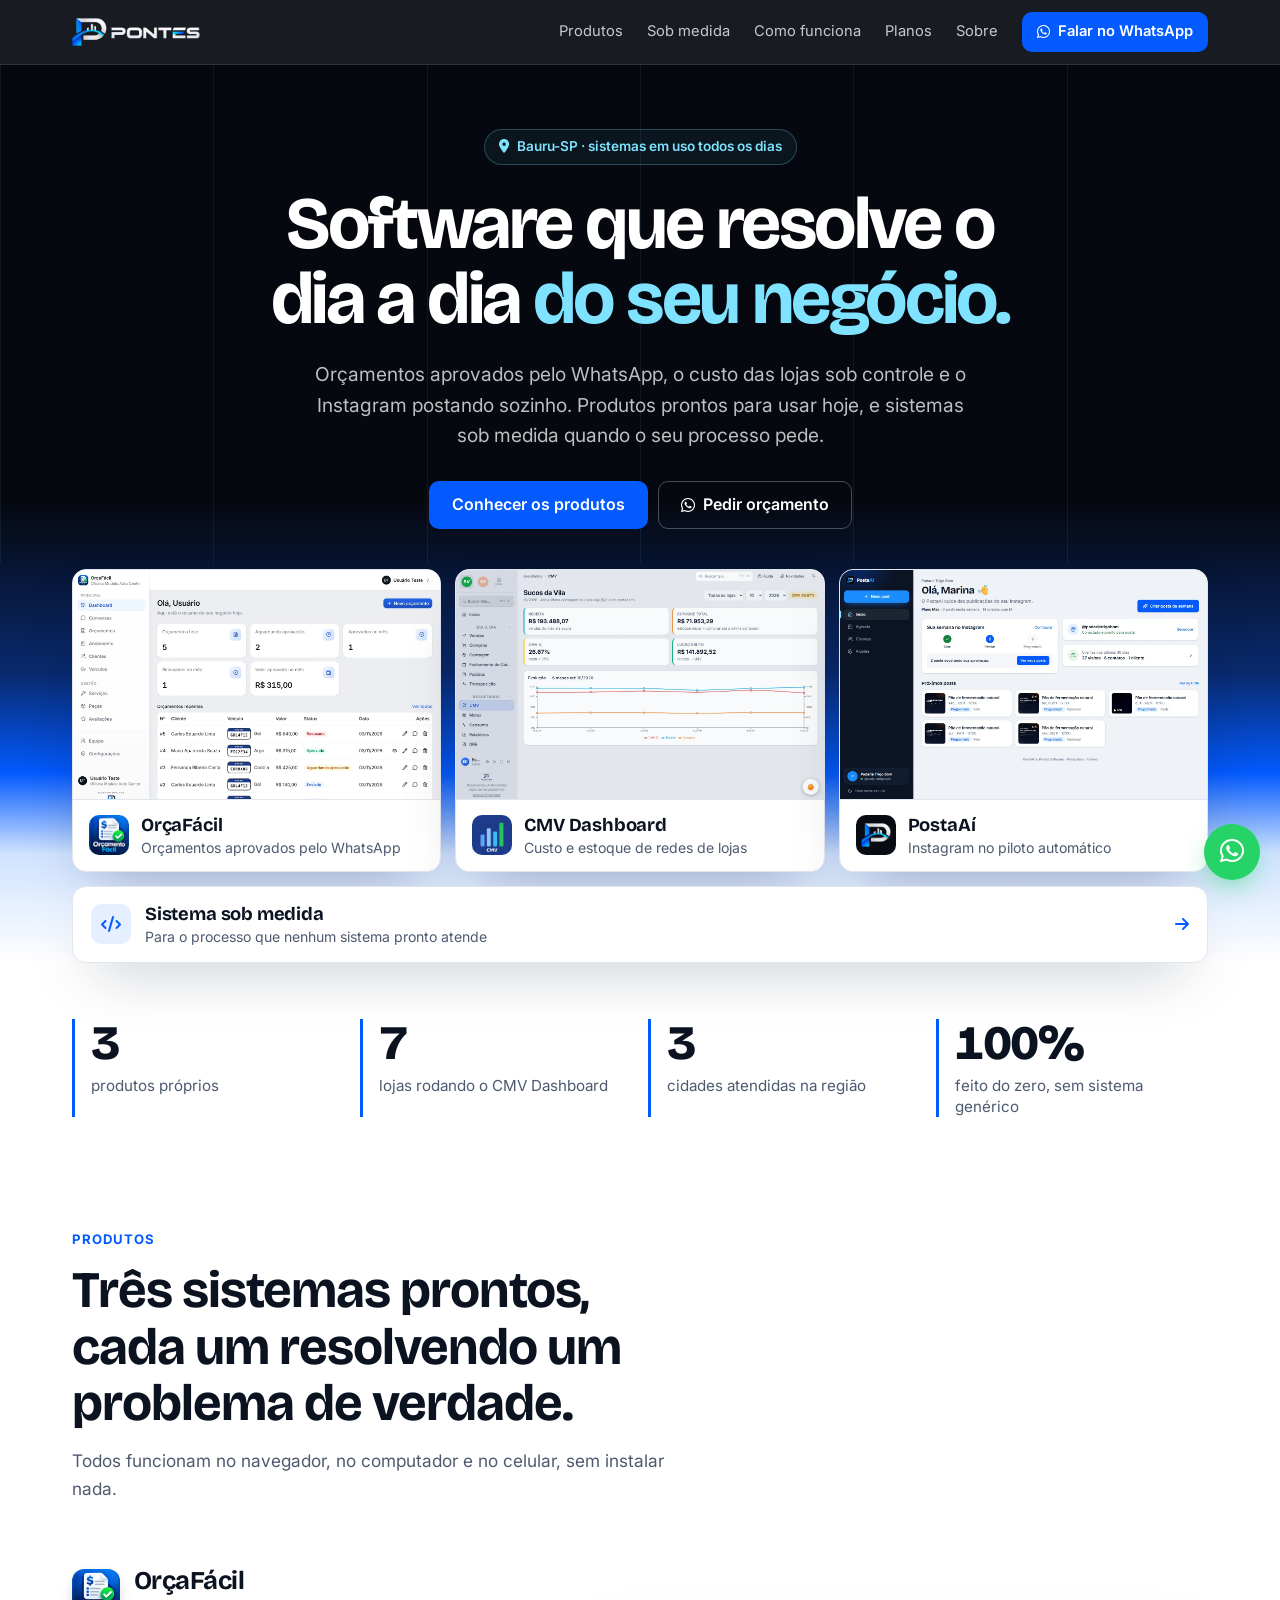
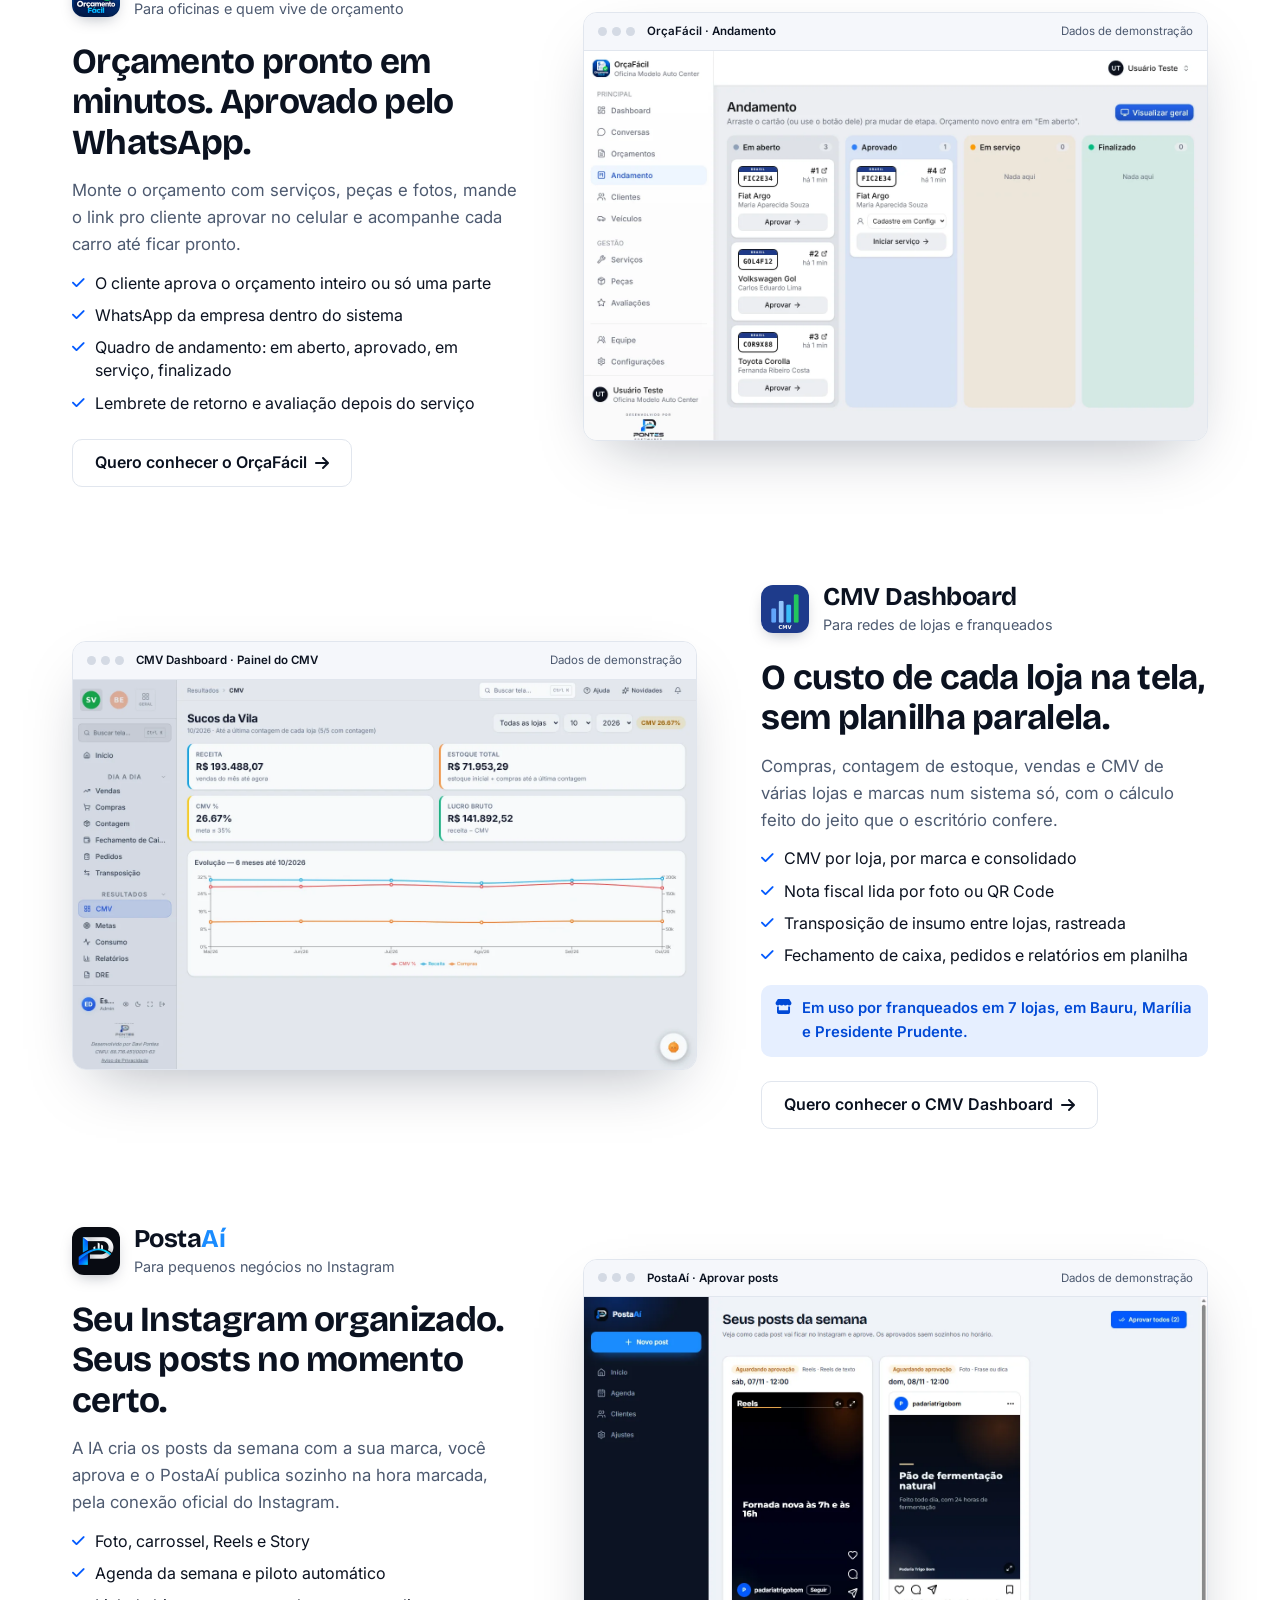
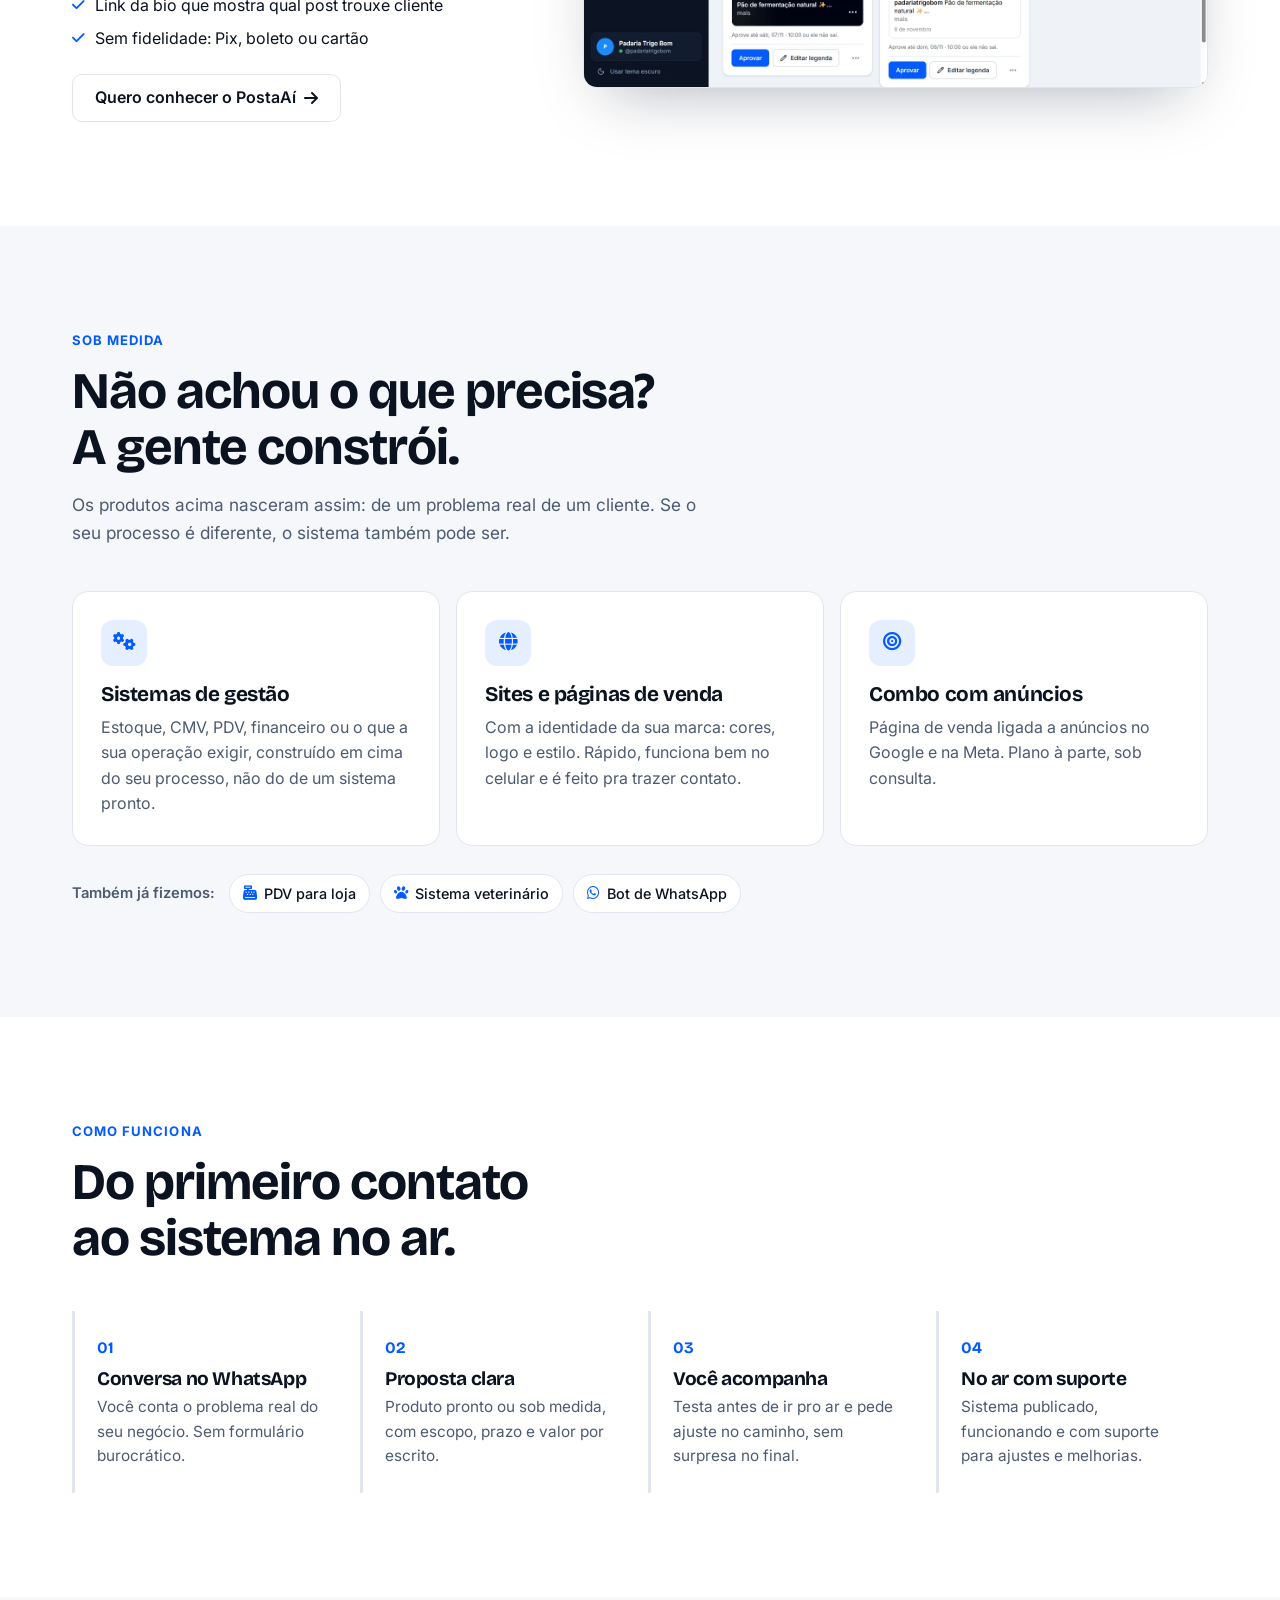
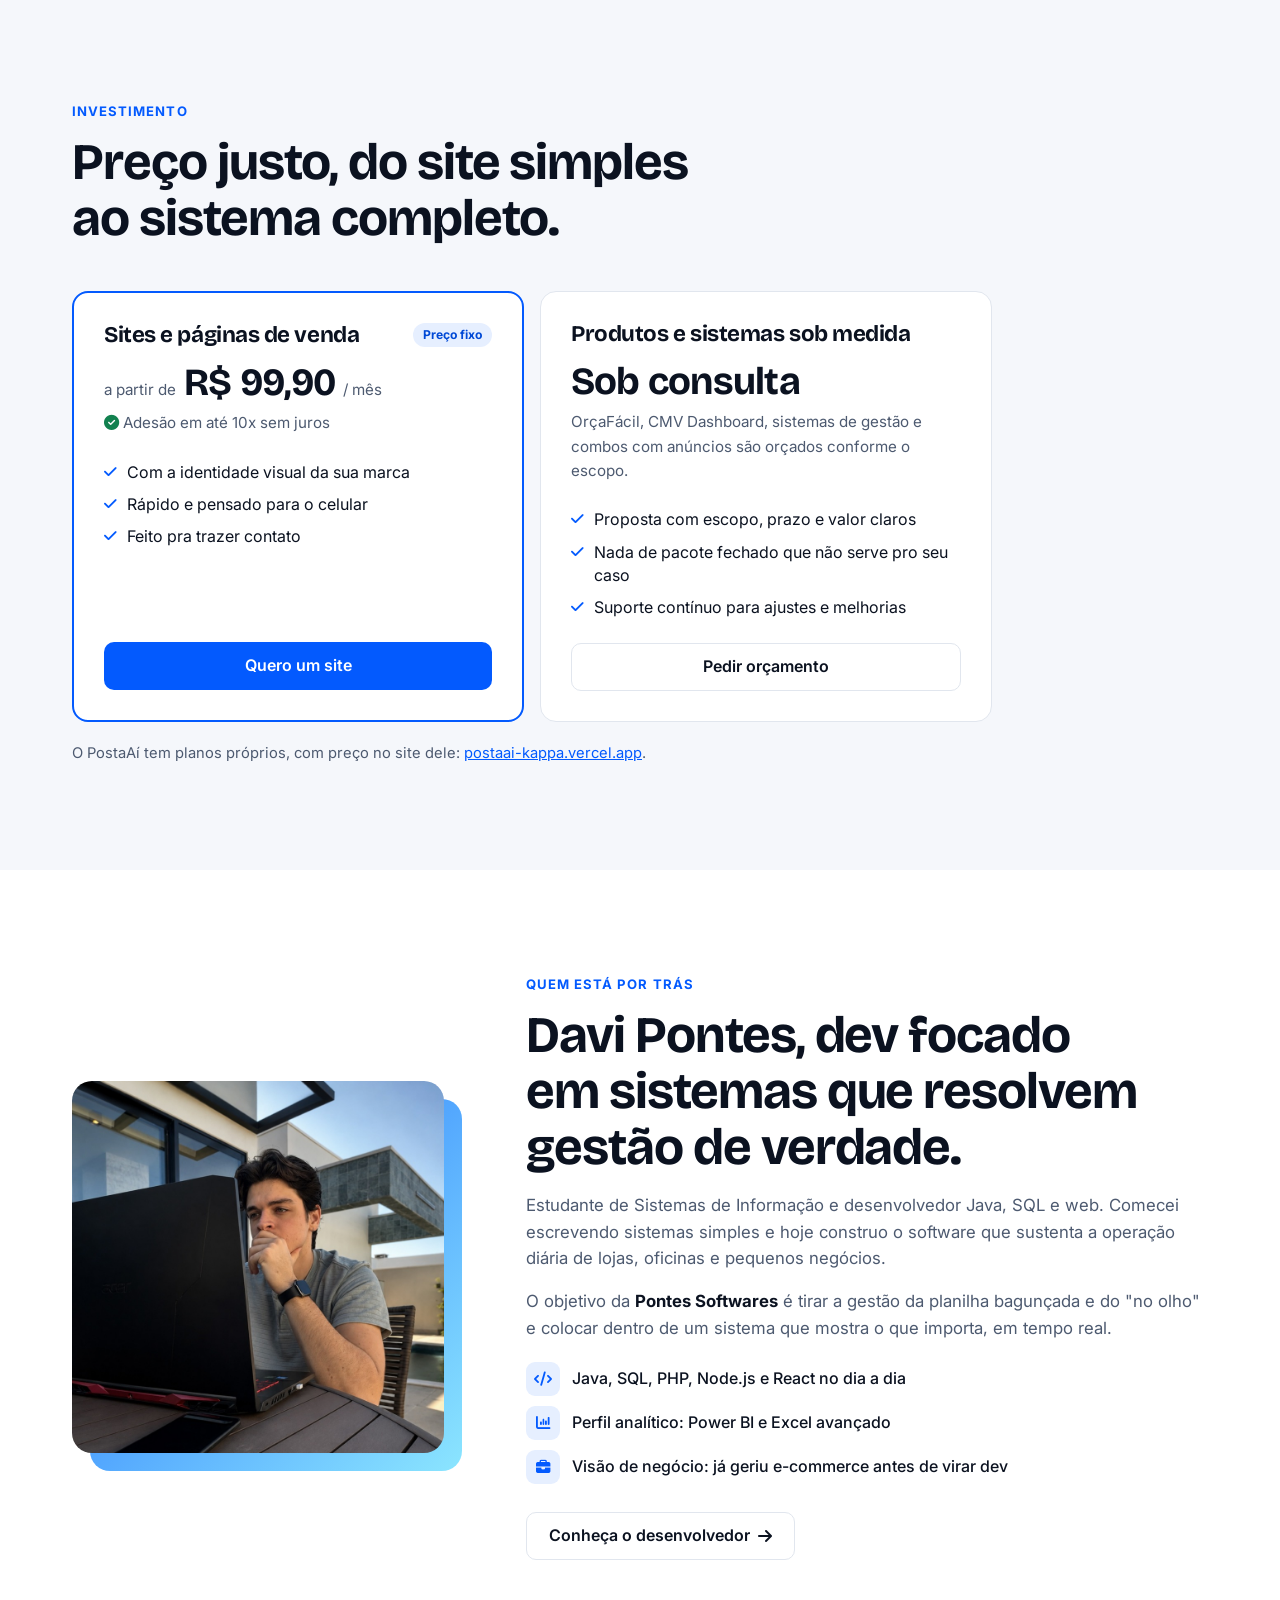
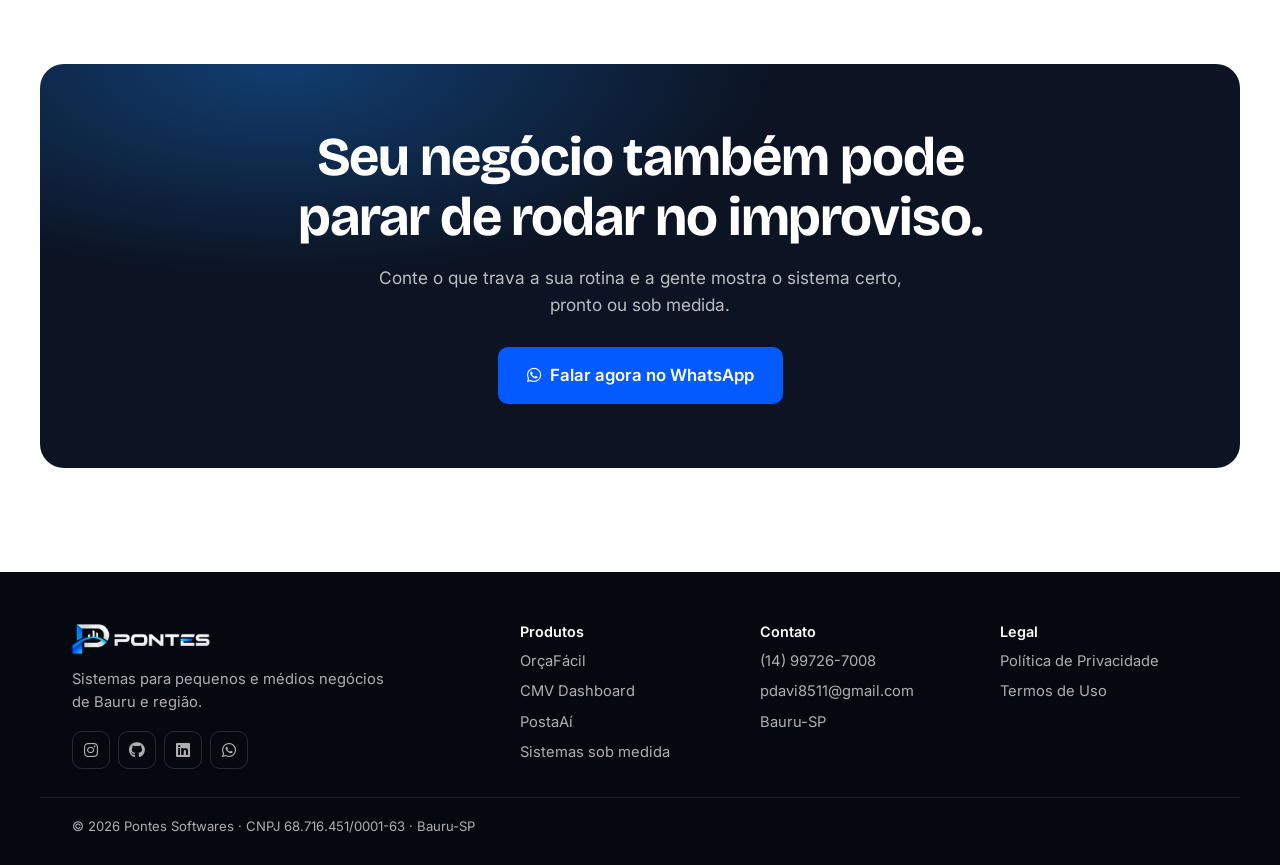
==== commit c2efbe89: "Usar a mesma seta em todos os botões Co-Authored-By: Claude Opus 5.5 <noreply@anthropic.com> Claude-" ====
--- a/index.html
+++ b/index.html
@@ -184,7 +184,7 @@
           <li><i class="fa-solid fa-check"></i> Link da bio que mostra qual post trouxe cliente</li>
           <li><i class="fa-solid fa-check"></i> Sem fidelidade: Pix, boleto ou cartão</li>
         </ul>
-        <a href="https://postaai-kappa.vercel.app" target="_blank" rel="noopener" class="btn btn-linha">Conhecer o PostaAí <i class="fa-solid fa-arrow-up-right-from-square"></i></a>
+        <a href="https://postaai-kappa.vercel.app" target="_blank" rel="noopener" class="btn btn-linha">Quero conhecer o PostaAí <i class="fa-solid fa-arrow-right"></i></a>
       </div>
       <figure class="tela">
         <figcaption class="tela-barra"><span class="pontos"><i></i><i></i><i></i></span><b>PostaAí · Aprovar posts</b><span>Dados de demonstração</span></figcaption>
@@ -289,7 +289,7 @@
         <li><i class="fa-solid fa-chart-column"></i> Perfil analítico: Power BI e Excel avançado</li>
         <li><i class="fa-solid fa-briefcase"></i> Visão de negócio: já geriu e-commerce antes de virar dev</li>
       </ul>
-      <a href="https://davipontes99.github.io/portfolio/" target="_blank" rel="noopener" class="btn btn-linha">Conheça o desenvolvedor <i class="fa-solid fa-arrow-up-right-from-square"></i></a>
+      <a href="https://davipontes99.github.io/portfolio/" target="_blank" rel="noopener" class="btn btn-linha">Conheça o desenvolvedor <i class="fa-solid fa-arrow-right"></i></a>
     </div>
   </div>
 </section>
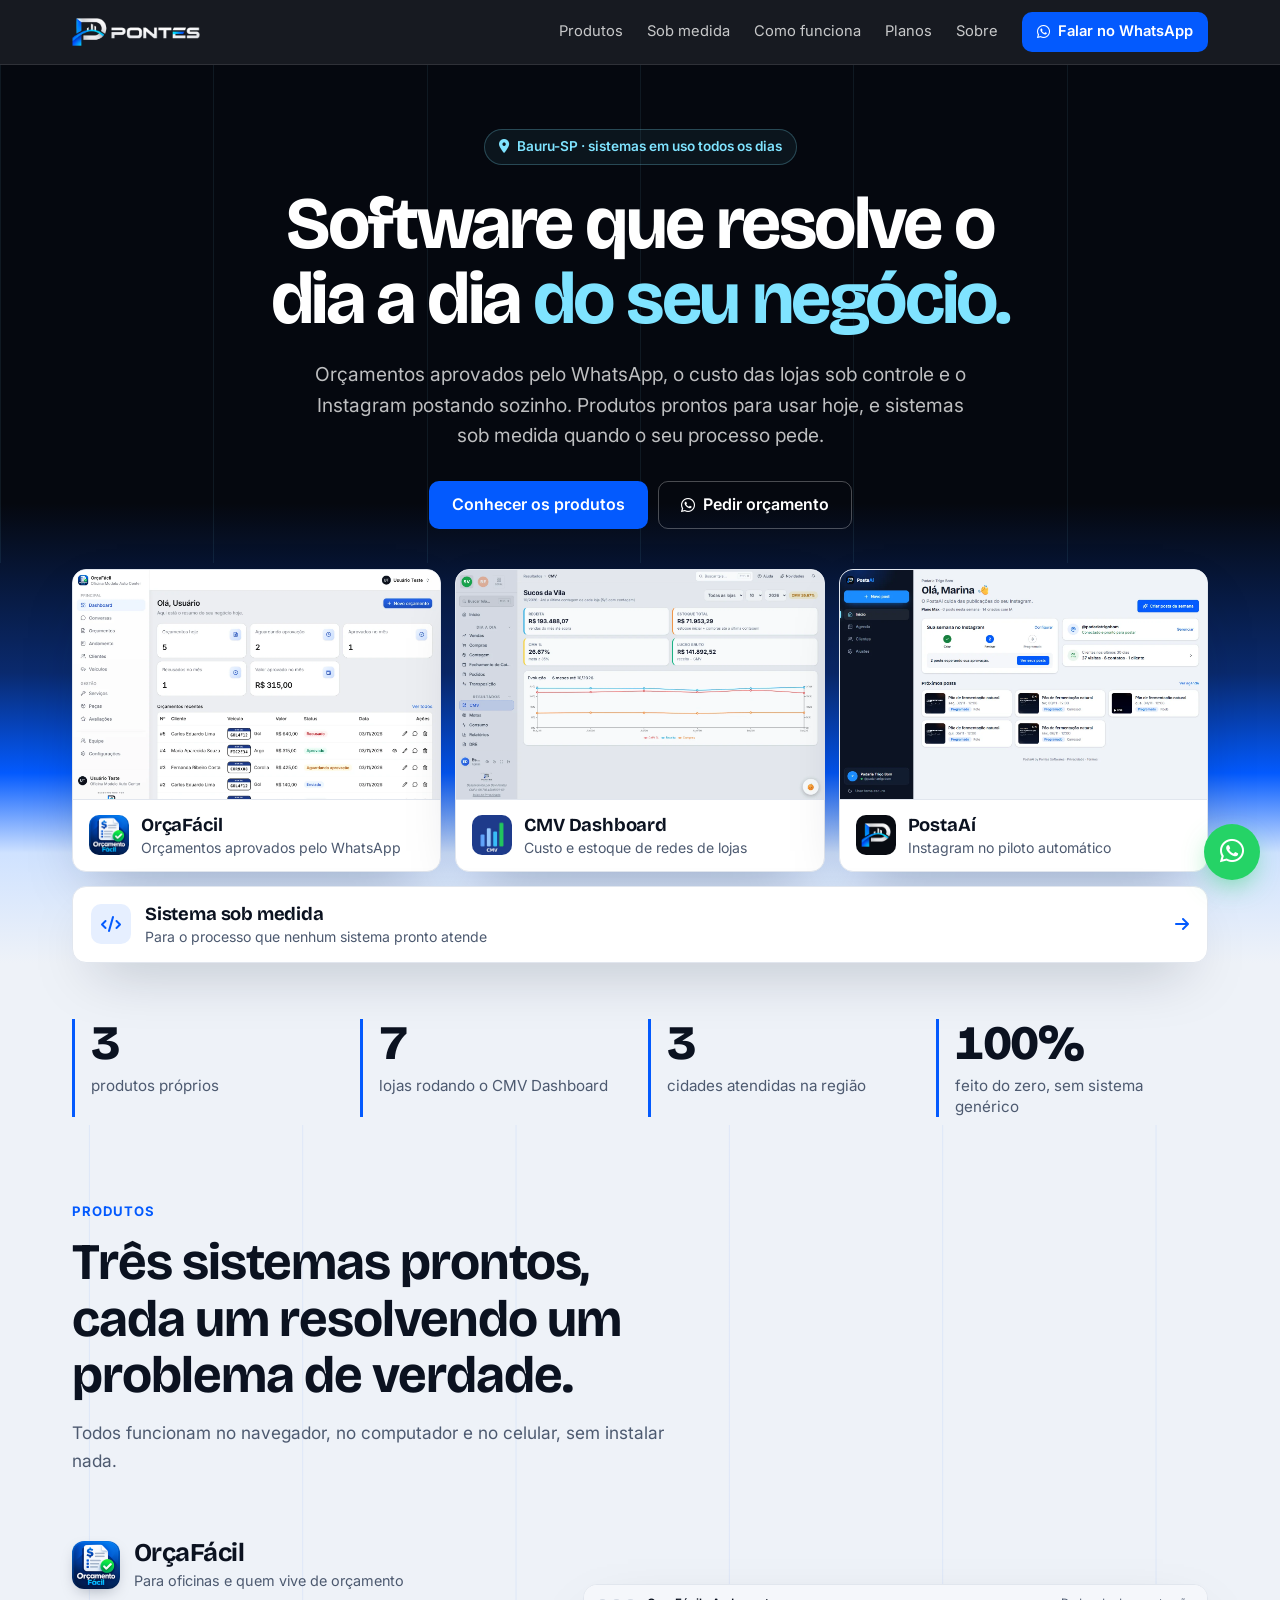
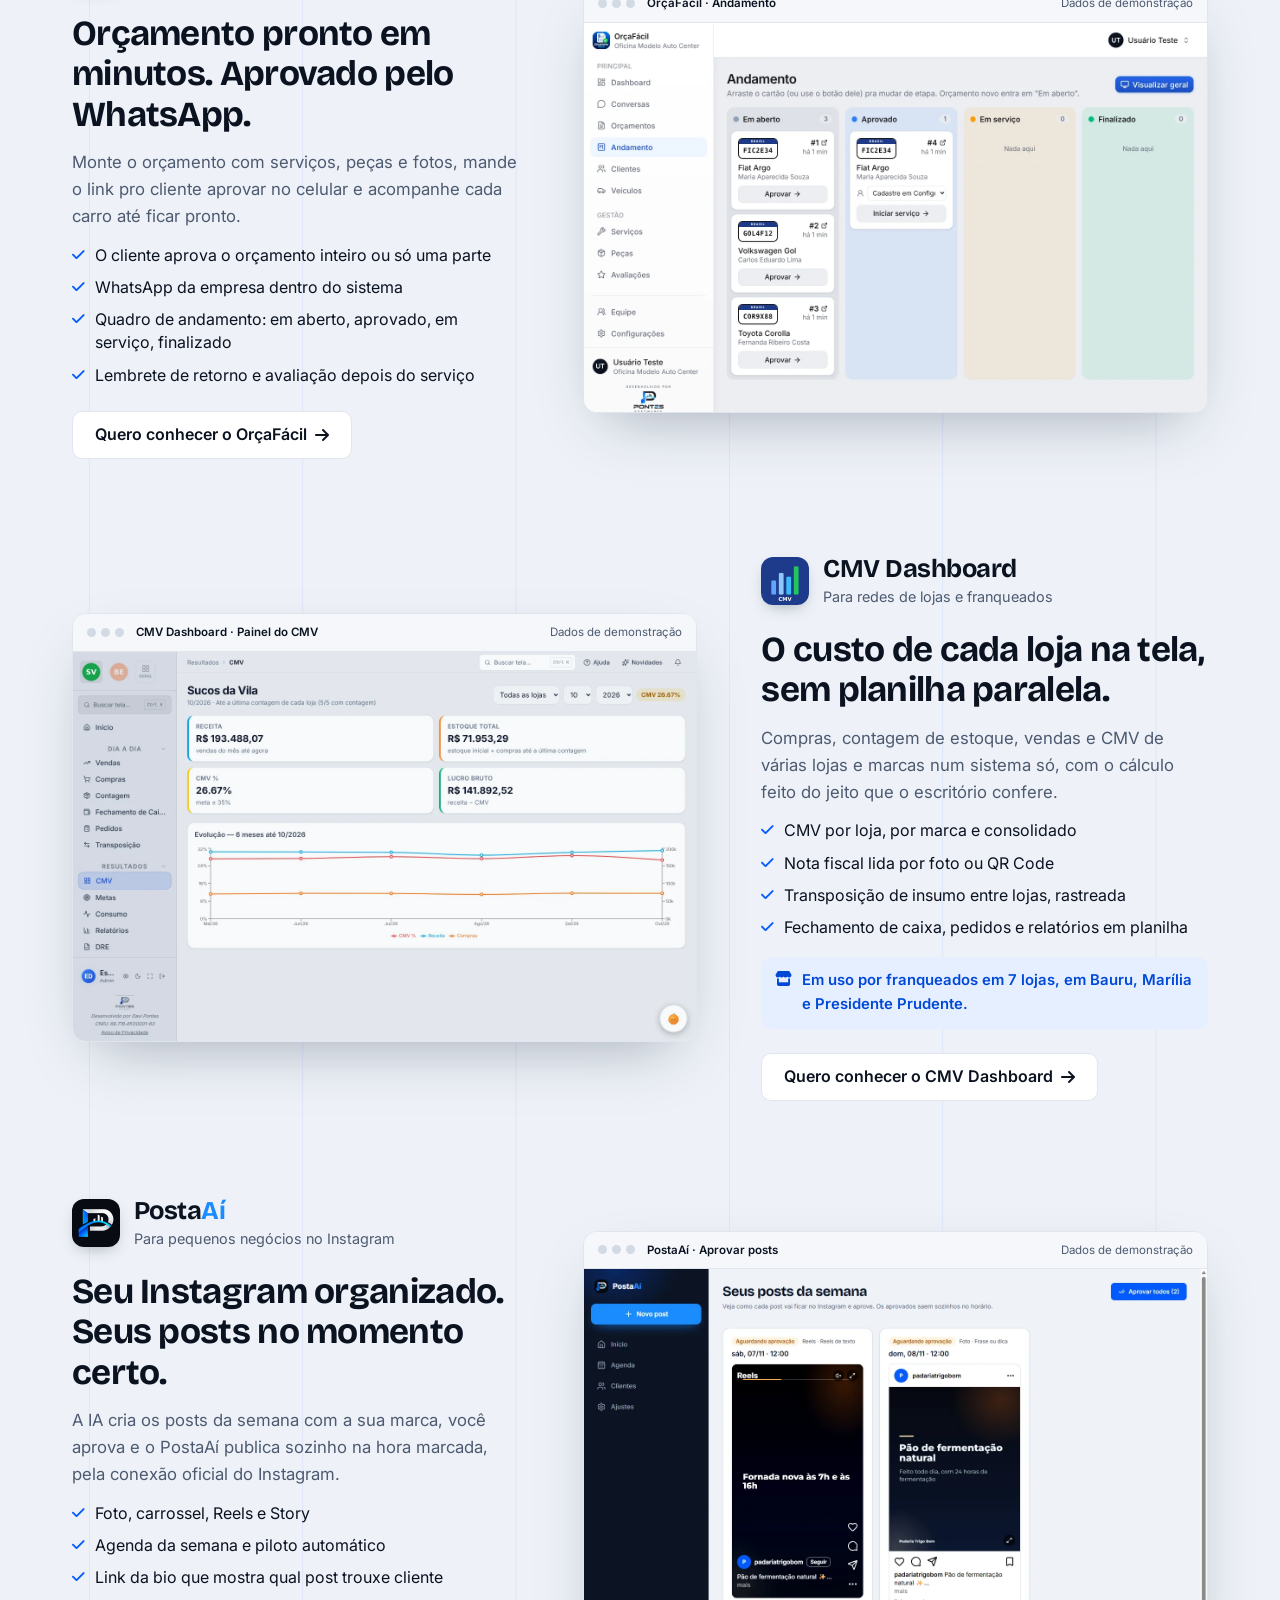
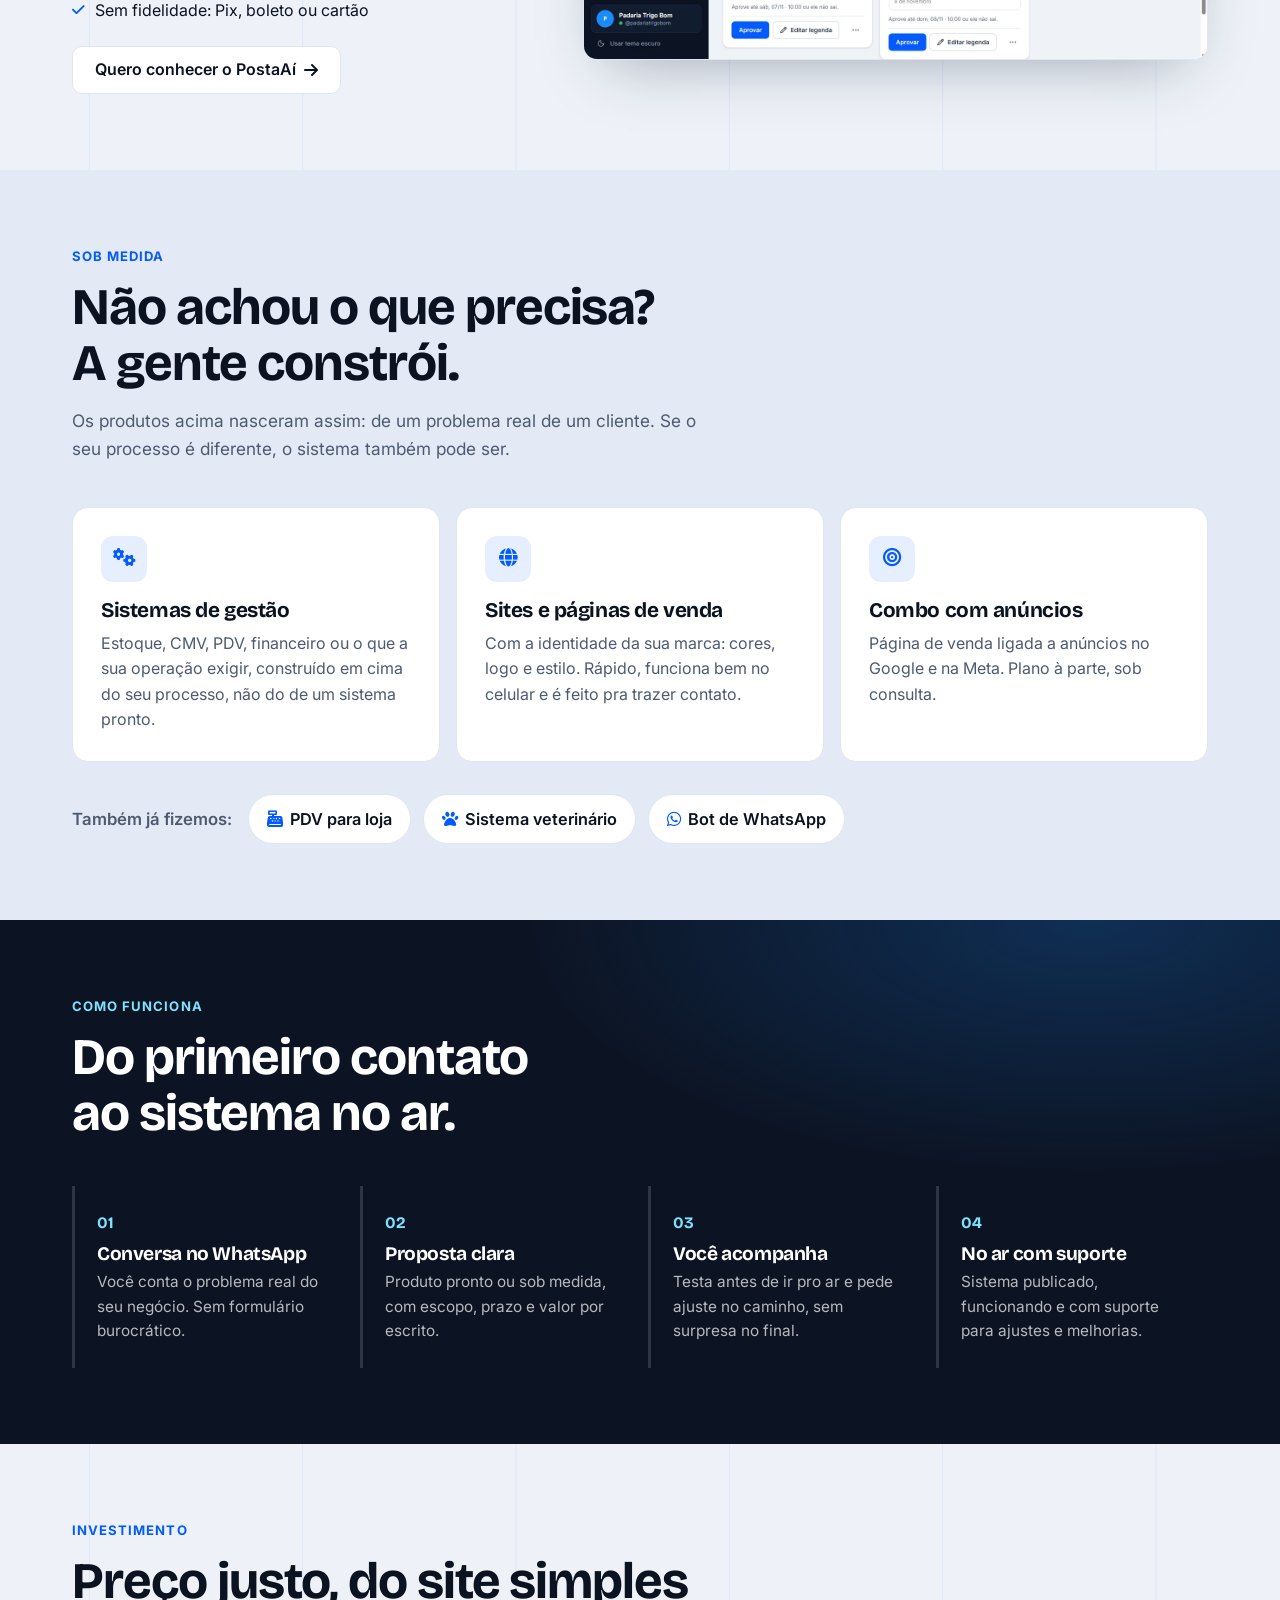
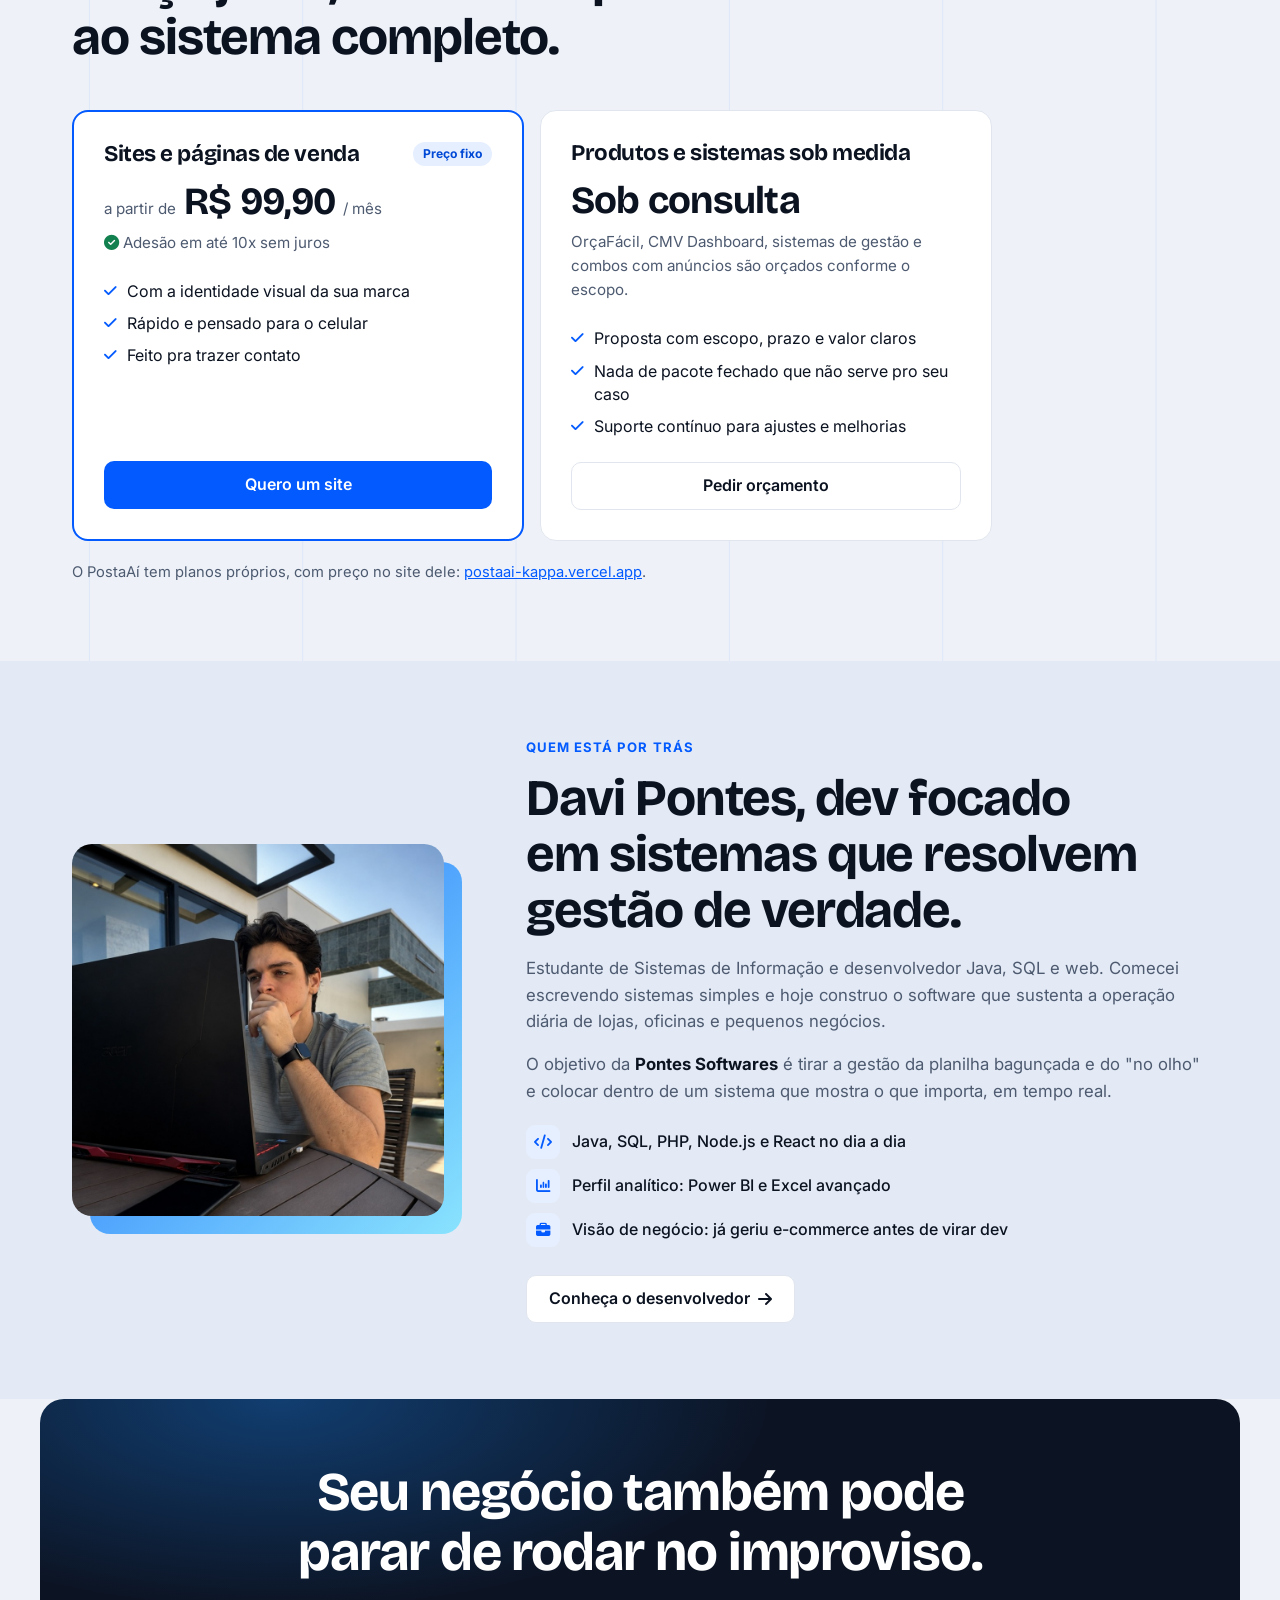
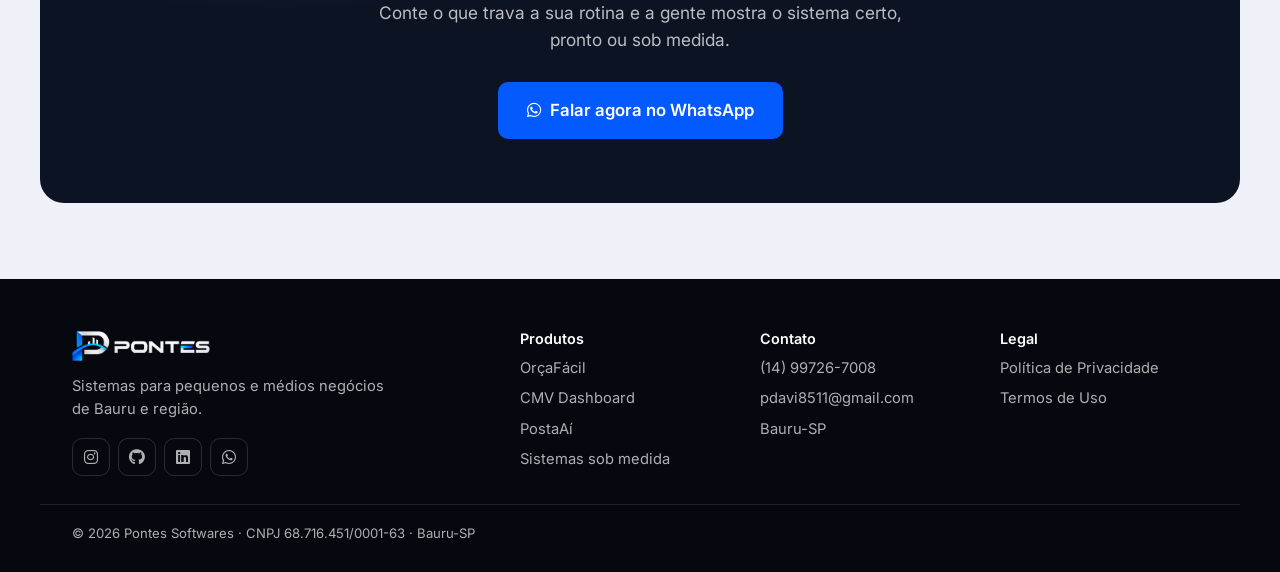
==== commit 8060df64: "Trocar o branco por tons suaves e alternar as seções Fundo cinza-azulado (mesmo tom do OrçaFácil e d" ====
--- a/index.html
+++ b/index.html
@@ -119,7 +119,7 @@
 </section>
 
 <!-- ───────────── PRODUTOS ───────────── -->
-<section class="secao" id="produtos">
+<section class="secao colunas" id="produtos">
   <div class="box">
     <p class="rotulo">Produtos</p>
     <h2 class="titulo">Três sistemas prontos, cada um resolvendo um problema de verdade.</h2>
@@ -227,7 +227,7 @@
 </section>
 
 <!-- ───────────── COMO FUNCIONA ───────────── -->
-<section class="secao" id="como-funciona">
+<section class="secao escura" id="como-funciona">
   <div class="box">
     <p class="rotulo">Como funciona</p>
     <h2 class="titulo">Do primeiro contato ao sistema no ar.</h2>
@@ -241,7 +241,7 @@
 </section>
 
 <!-- ───────────── PLANOS ───────────── -->
-<section class="secao papel" id="planos">
+<section class="secao colunas" id="planos">
   <div class="box">
     <p class="rotulo">Investimento</p>
     <h2 class="titulo">Preço justo, do site simples ao sistema completo.</h2>
@@ -274,7 +274,7 @@
 </section>
 
 <!-- ───────────── SOBRE ───────────── -->
-<section class="secao" id="sobre">
+<section class="secao papel" id="sobre">
   <div class="box sobre">
     <div class="sobre-foto revela">
       <img src="assets/davi-avatar.jpg" alt="Davi Pontes" width="900" height="900" loading="lazy">
--- a/styles.css
+++ b/styles.css
@@ -9,6 +9,8 @@
   --suave: #4d5a70;
   --linha: #e1e6ee;
   --papel: #f5f7fb;
+  --fundo: #eef2f8;
+  --fundo-2: #e3eaf5;
   --azul: #035afe;
   --azul-escuro: #0049d6;
   --ceu: #1a8cff;
@@ -32,7 +34,7 @@
 body {
   min-height: 100vh;
   overflow-x: clip;
-  background: #fff;
+  background: var(--fundo);
   color: var(--tinta);
   font-family: 'Inter', system-ui, sans-serif;
   font-size: 1rem;
@@ -126,7 +128,7 @@
 .hero {
   --invade: 56px;
   position: relative;
-  background: linear-gradient(var(--noite) calc(100% - var(--invade) - 260px), #0a2a6e calc(100% - var(--invade) - 90px), var(--azul) calc(100% - var(--invade) + 10px), #cfe2ff calc(100% - var(--invade) + 90px), #fff 100%);
+  background: linear-gradient(var(--noite) calc(100% - var(--invade) - 260px), #0a2a6e calc(100% - var(--invade) - 90px), var(--azul) calc(100% - var(--invade) + 10px), #cfe2ff calc(100% - var(--invade) + 90px), var(--fundo) 100%);
   color: #fff;
 }
 @media (min-width: 768px) { .hero { --invade: 200px; } }
@@ -259,9 +261,24 @@
 .numeros-grade span { display: block; margin-top: 8px; color: var(--suave); font-size: .95rem; line-height: 1.4; }
 
 /* ─── Seções ─── */
-.secao { padding-block: 72px; }
-@media (min-width: 768px) { .secao { padding-block: 104px; } }
-.papel { background: var(--papel); }
+.secao { padding-block: 56px; }
+@media (min-width: 768px) { .secao { padding-block: 76px; } }
+.papel { background: var(--fundo-2); }
+/* linhas verticais discretas, como as do topo */
+.colunas {
+  background-image: linear-gradient(to right, rgb(3 90 254 / .07) 1px, transparent 1px);
+  background-size: calc(100% / 6) 100%;
+  background-position: calc(100% / 12) 0;
+}
+.escura {
+  background: radial-gradient(800px 360px at 85% 0%, rgb(26 140 255 / .22), transparent 70%), var(--noite-2);
+  color: #fff;
+}
+.escura .rotulo { color: var(--ciano); }
+.escura .passos li { border-left-color: rgb(255 255 255 / .14); }
+.escura .passos li:hover { border-left-color: var(--ciano); }
+.escura .passos span { color: var(--ciano); }
+.escura .passos p { color: rgb(255 255 255 / .7); }
 .rotulo {
   margin-bottom: 12px;
   color: var(--azul);
@@ -337,18 +354,18 @@
 }
 .cartao h3 { margin-top: 18px; font-size: 1.3rem; }
 .cartao p { margin-top: 8px; color: var(--suave); }
-.outros { display: flex; flex-wrap: wrap; align-items: center; gap: 10px; margin-top: 28px; }
-.outros-titulo { margin-right: 4px; color: var(--suave); font-size: .92rem; font-weight: 600; }
+.outros { display: flex; flex-wrap: wrap; align-items: center; gap: 12px; margin-top: 32px; }
+.outros-titulo { margin-right: 4px; color: var(--suave); font-size: 1.05rem; font-weight: 600; }
 .outros span:not(.outros-titulo) {
   display: inline-flex;
   align-items: center;
   gap: 7px;
-  padding: 7px 13px;
+  padding: 11px 18px;
   border: 1px solid var(--linha);
   border-radius: 99px;
   background: #fff;
-  font-size: .9rem;
-  font-weight: 500;
+  font-size: 1.02rem;
+  font-weight: 600;
 }
 .outros i { color: var(--azul); }
 
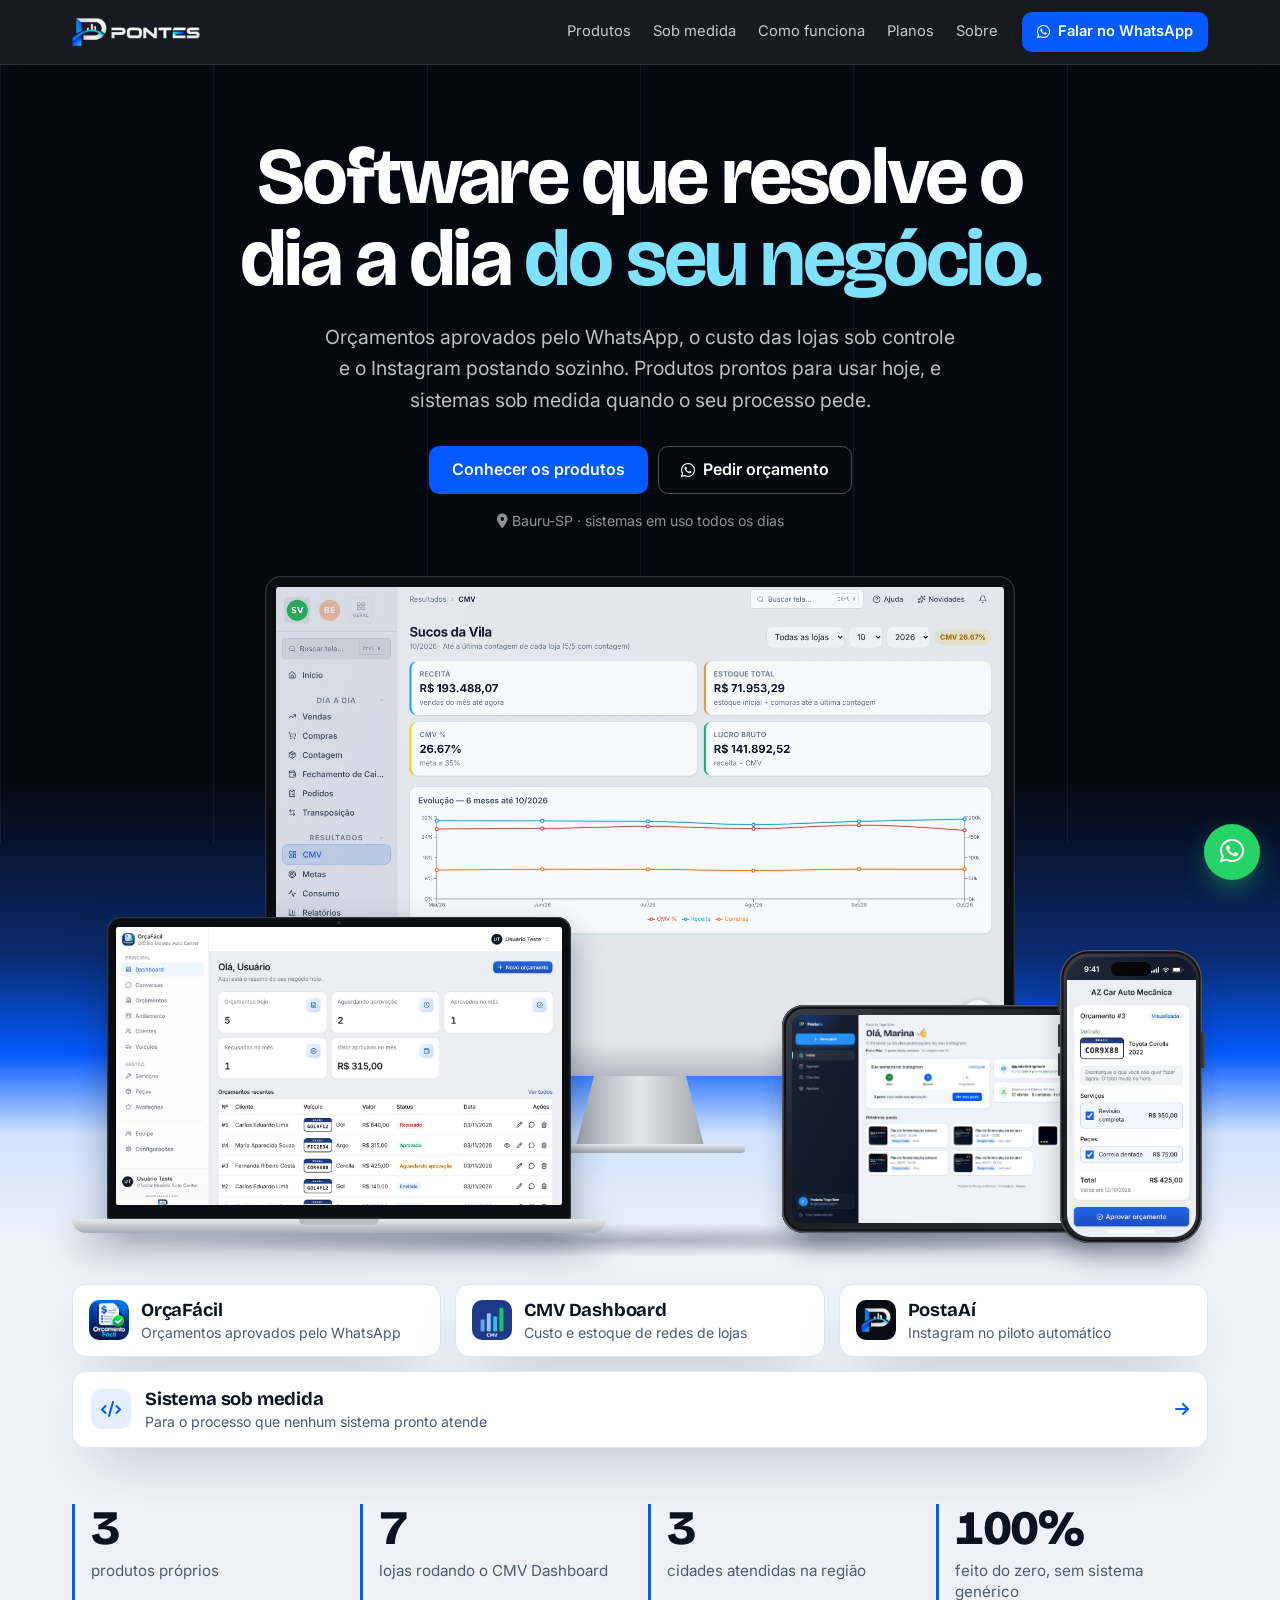
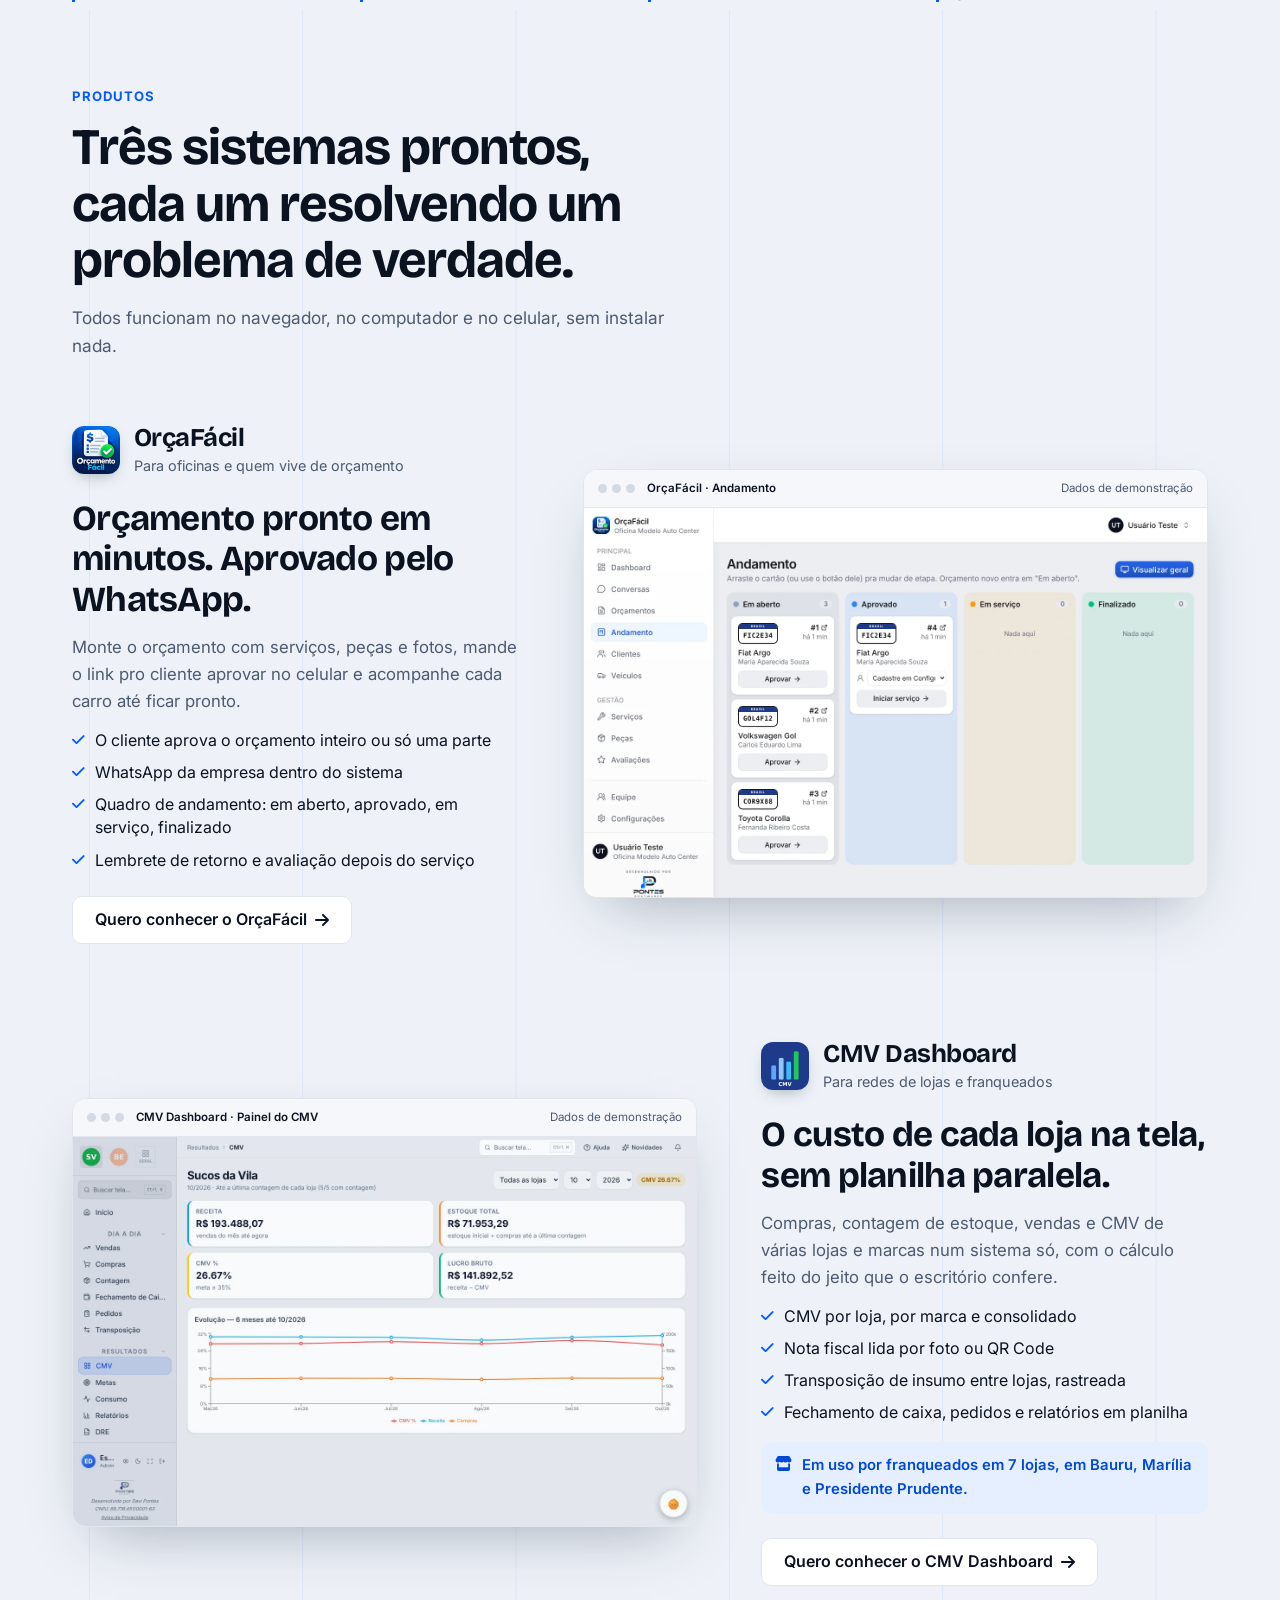
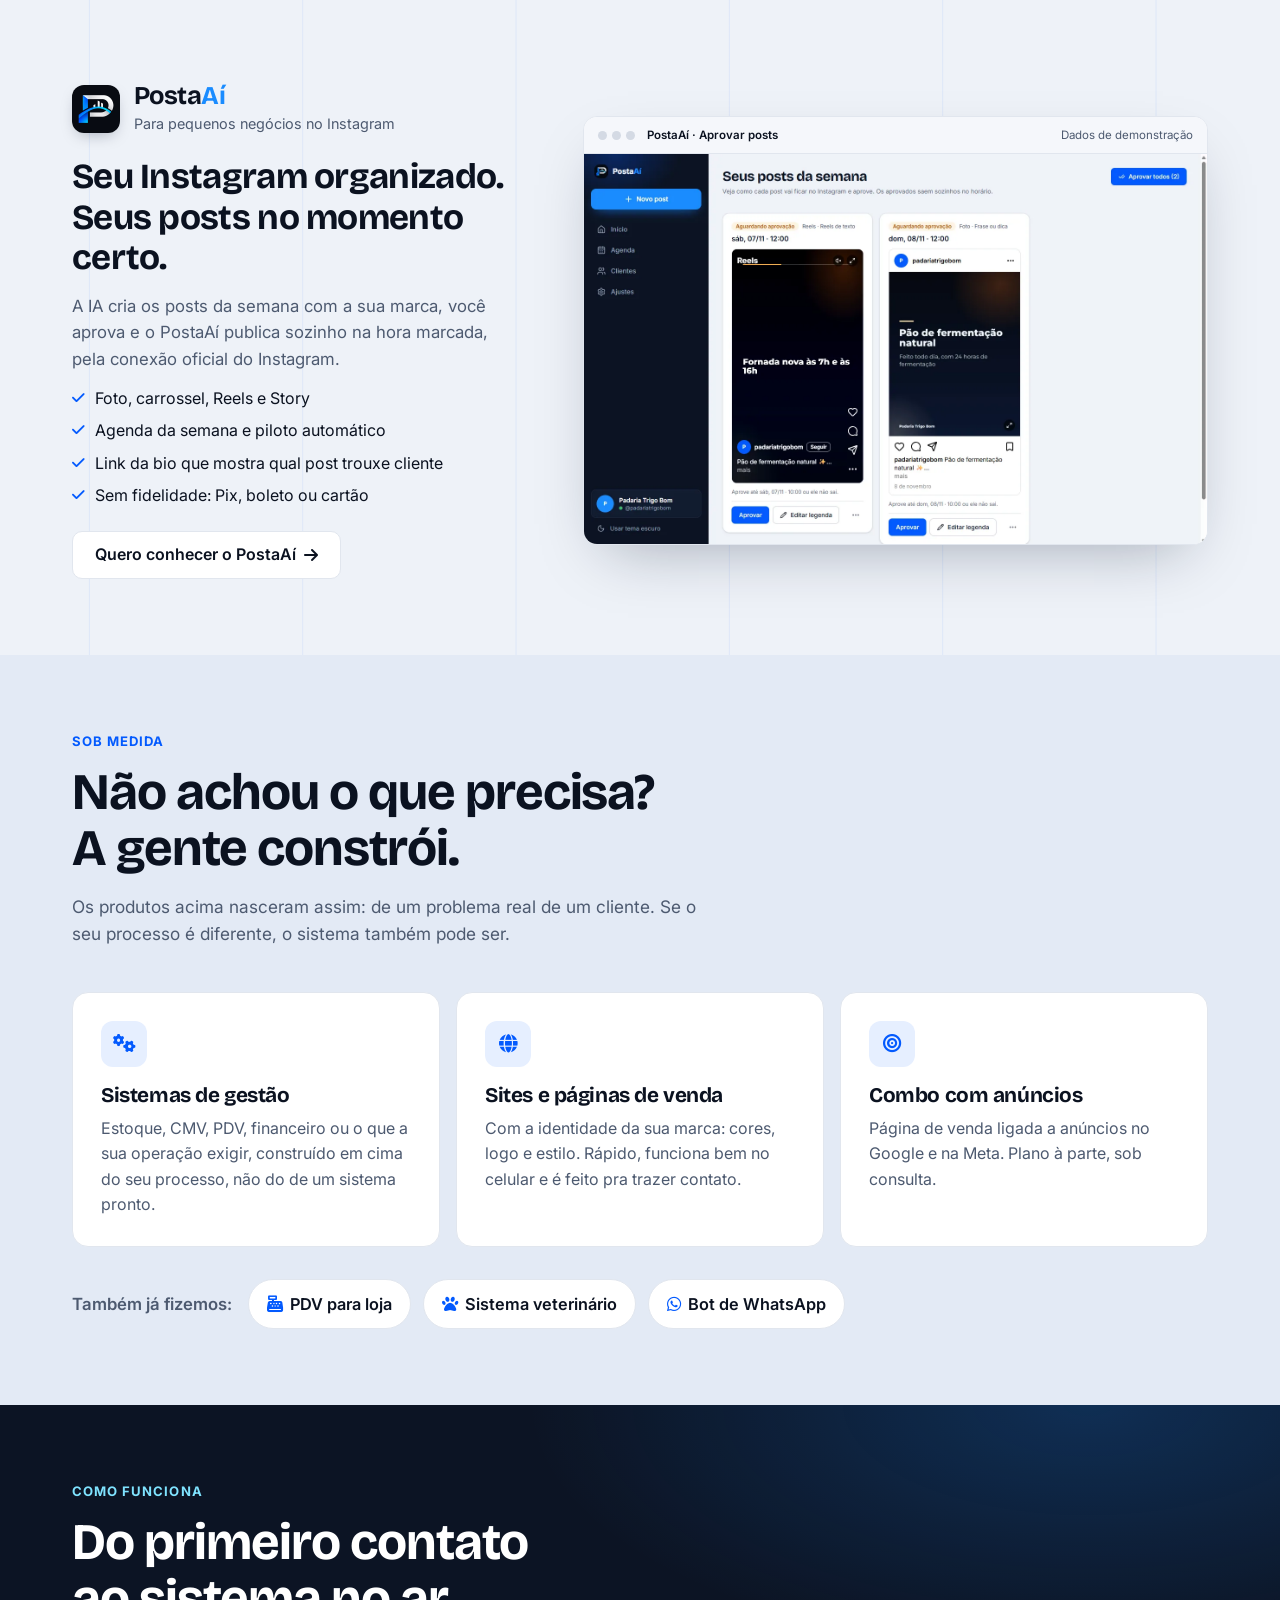
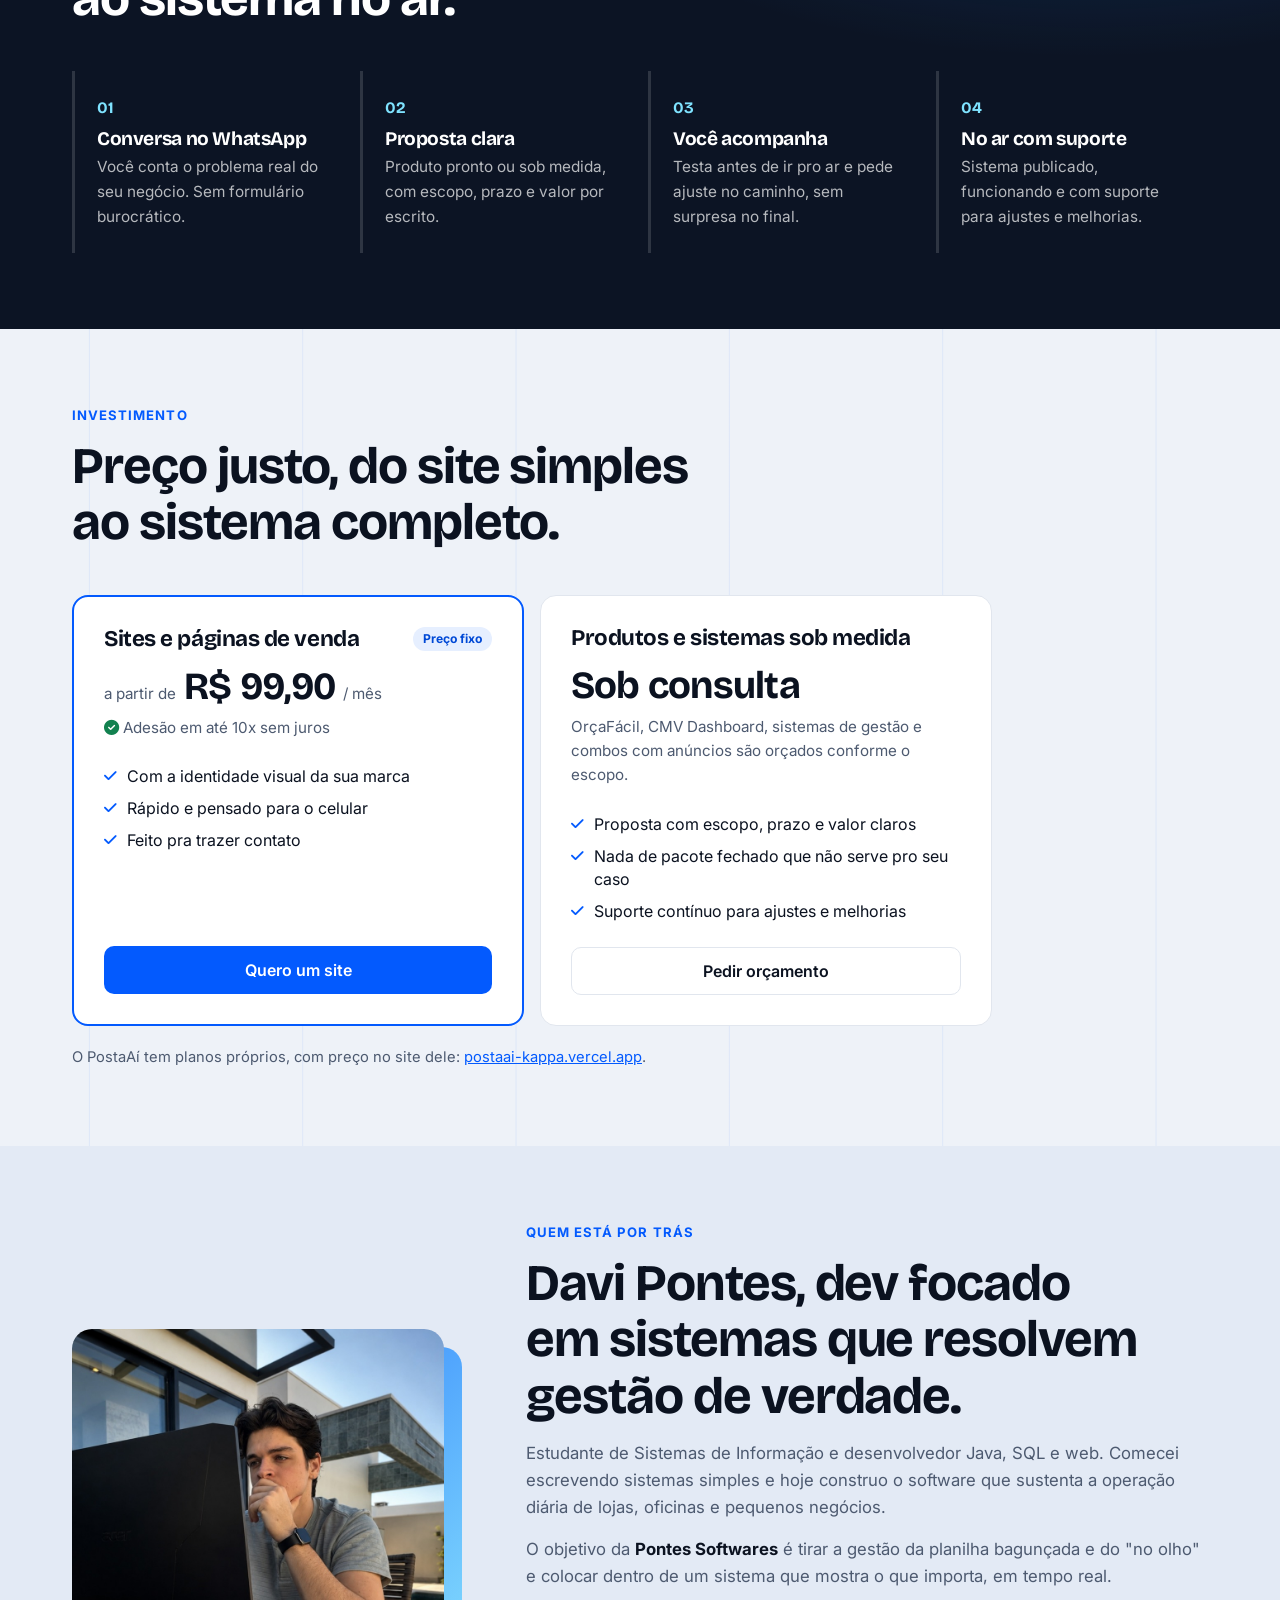
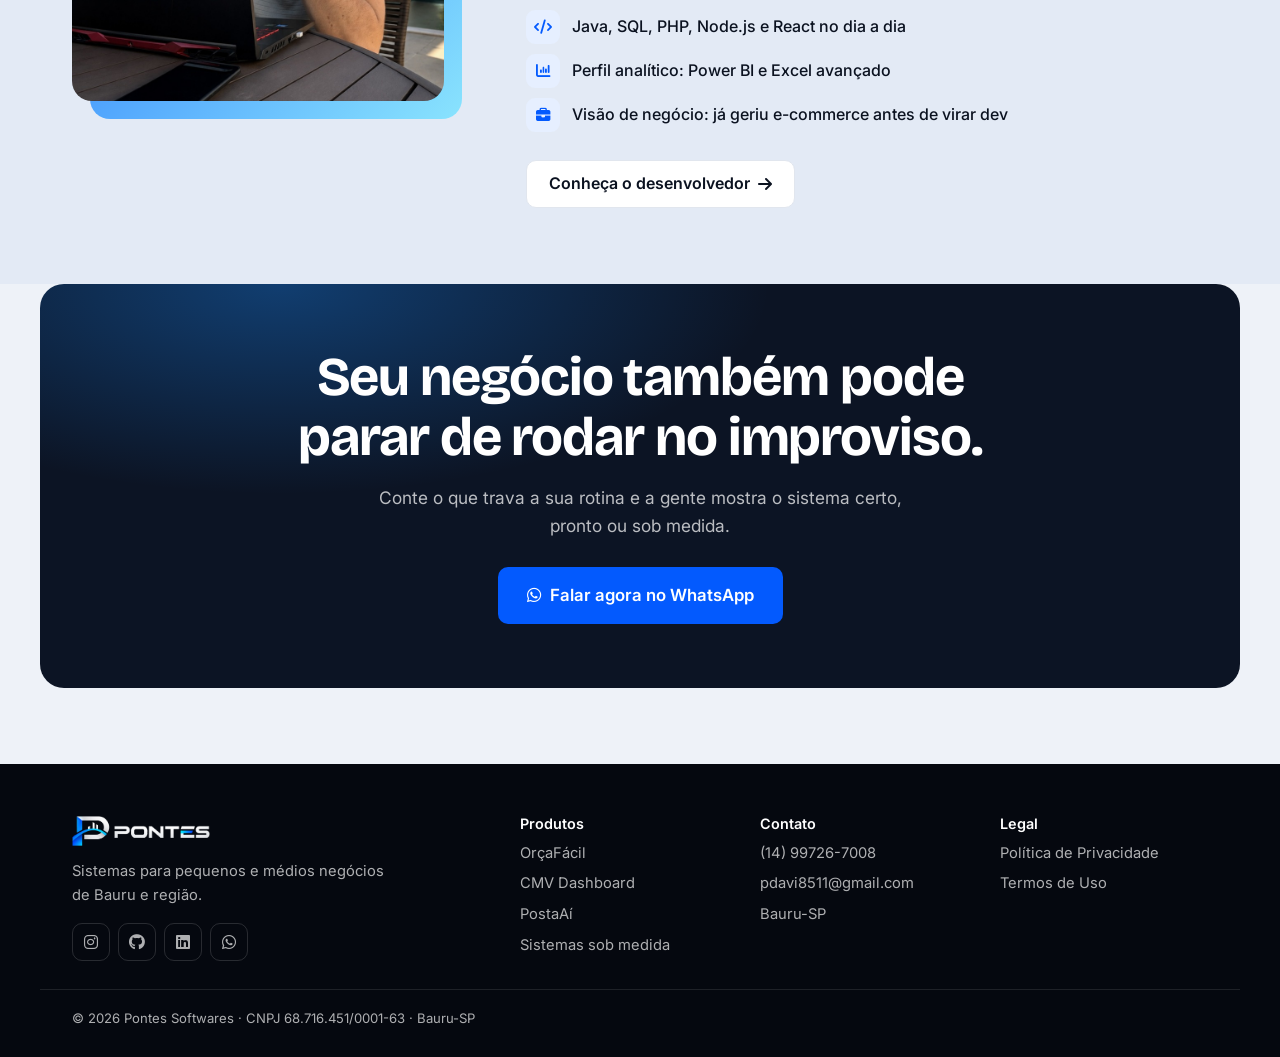
==== commit 5c0d350b: "Topo do site com monitor, notebook, tablet e celular mostrando o sistema A tela única do topo vira u" ====
--- a/index.html
+++ b/index.html
@@ -68,16 +68,60 @@
   <div class="hero-grade" aria-hidden="true"><span></span><span></span><span></span><span></span><span></span><span></span></div>
   <div class="box">
     <div class="hero-texto sobe">
-      <p class="hero-selo"><i class="fa-solid fa-location-dot"></i> Bauru-SP · sistemas em uso todos os dias</p>
       <h1>Software que resolve o dia a dia <em>do seu negócio.</em></h1>
       <p>Orçamentos aprovados pelo WhatsApp, o custo das lojas sob controle e o Instagram postando sozinho. Produtos prontos para usar hoje, e sistemas sob medida quando o seu processo pede.</p>
       <div class="hero-acoes">
         <a href="#produtos" class="btn btn-azul">Conhecer os produtos</a>
         <a href="https://wa.me/5514997267008?text=Ol%C3%A1!%20Quero%20um%20or%C3%A7amento%20de%20sistema." target="_blank" rel="noopener" class="btn btn-claro"><i class="fa-brands fa-whatsapp"></i> Pedir orçamento</a>
       </div>
-    </div>
-
-    <div class="vitrine sobe" aria-label="Nossos produtos">
+      <p class="hero-nota"><i class="fa-solid fa-location-dot"></i> Bauru-SP · sistemas em uso todos os dias</p>
+    </div>
+
+    <div class="s-aparelhos sobe" role="img" aria-label="CMV Dashboard no computador, OrçaFácil no notebook e no celular e PostaAí no tablet (dados de demonstração)">
+      <div class="s-ap-monitor">
+        <div class="s-ap-monitor-moldura">
+          <div class="s-ap-tela"><img src="assets/produtos/cmv-dashboard.webp" alt="" width="1440" height="900" decoding="async"></div>
+        </div>
+        <div class="s-ap-monitor-queixo"></div>
+        <div class="s-ap-monitor-pe"></div>
+        <div class="s-ap-monitor-base"></div>
+      </div>
+      <div class="s-ap-notebook">
+        <div class="s-ap-notebook-tampa">
+          <div class="s-ap-tela"><img src="assets/produtos/orcafacil-inicio.webp" alt="" width="1440" height="900" decoding="async"></div>
+        </div>
+        <div class="s-ap-notebook-base"></div>
+      </div>
+      <div class="s-ap-tablet">
+        <div class="s-ap-tela"><img src="assets/produtos/postaai-inicio.webp" alt="" width="1440" height="900" decoding="async"></div>
+      </div>
+      <div class="s-ap-iphone">
+        <span class="s-ap-iphone-botao s-ap-iphone-acao"></span>
+        <span class="s-ap-iphone-botao s-ap-iphone-vol1"></span>
+        <span class="s-ap-iphone-botao s-ap-iphone-vol2"></span>
+        <span class="s-ap-iphone-botao s-ap-iphone-power"></span>
+        <div class="s-ap-tela">
+          <div class="s-ap-iphone-status">
+            <span>9:41</span>
+            <span class="s-ap-iphone-icones">
+              <svg viewBox="0 0 18 12"><rect x="0" y="8" width="3" height="4" rx="1" fill="currentColor"/><rect x="5" y="5.5" width="3" height="6.5" rx="1" fill="currentColor"/><rect x="10" y="3" width="3" height="9" rx="1" fill="currentColor"/><rect x="15" y="0" width="3" height="12" rx="1" fill="currentColor"/></svg>
+              <svg viewBox="0 0 16 12"><path d="M8 11.5 5.6 9a3.4 3.4 0 0 1 4.8 0z" fill="currentColor"/><path d="M3.4 6.8a6.5 6.5 0 0 1 9.2 0l-1.1 1.1a5 5 0 0 0-7 0z" fill="currentColor"/><path d="M1.1 4.5a9.8 9.8 0 0 1 13.8 0l-1.1 1.1a8.2 8.2 0 0 0-11.6 0z" fill="currentColor"/></svg>
+              <svg viewBox="0 0 27 13"><rect x="0.5" y="0.5" width="22" height="12" rx="3.5" fill="none" stroke="currentColor" opacity=".45"/><rect x="2.5" y="2.5" width="16" height="8" rx="2" fill="currentColor"/><path d="M24.5 4.5v4a2 2 0 0 0 0-4z" fill="currentColor" opacity=".45"/></svg>
+            </span>
+          </div>
+          <span class="s-ap-iphone-ilha"></span>
+          <img src="assets/produtos/orcafacil-celular.webp" alt="" width="780" height="1688" decoding="async">
+          <span class="s-ap-iphone-home"></span>
+        </div>
+      </div>
+    </div>
+  </div>
+</section>
+
+<!-- ───────────── PRODUTOS EM RESUMO ───────────── -->
+<section class="atalhos">
+  <div class="box">
+    <div class="vitrine" aria-label="Nossos produtos">
       <a class="vitrine-item" href="#orcafacil">
         <span class="vitrine-tela"><img src="assets/produtos/orcafacil-inicio.webp" alt="Tela do OrçaFácil" width="1440" height="900"></span>
         <span class="vitrine-info">
--- a/styles.css
+++ b/styles.css
@@ -101,7 +101,7 @@
 }
 .topo-linha { display: flex; align-items: center; gap: 24px; height: 64px; }
 .topo-logo img { display: block; height: 28px; width: auto; }
-.topo-nav { display: none; gap: 24px; font-size: .92rem; color: rgb(255 255 255 / .76); }
+.topo-nav { display: none; gap: 22px; font-size: .92rem; color: rgb(255 255 255 / .76); }
 .topo-nav a:hover { color: #fff; }
 .topo-cta { display: none; margin-left: auto; min-height: 40px; padding: 6px 14px; font-size: .92rem; }
 .topo-menu {
@@ -144,34 +144,23 @@
   position: relative;
   max-width: 900px;
   margin-inline: auto;
-  padding-block: 64px 40px;
+  padding-block: 72px 44px;
   text-align: center;
 }
-.hero-selo {
-  display: inline-flex;
-  align-items: center;
-  gap: 8px;
-  margin-bottom: 22px;
-  padding: 6px 14px;
-  border: 1px solid rgb(127 227 255 / .25);
-  border-radius: 99px;
-  background: rgb(127 227 255 / .06);
-  color: var(--ciano);
-  font-size: .85rem;
-  font-weight: 600;
-}
-.hero h1 { font-size: clamp(2.4rem, 7vw, 4.6rem); letter-spacing: -.035em; line-height: 1.02; }
+.hero h1 { font-size: clamp(2.5rem, 7.4vw, 5rem); letter-spacing: -.035em; line-height: 1.02; }
 .hero h1 em { color: var(--ciano); font-style: normal; }
-.hero-texto > p:not(.hero-selo) {
-  max-width: 660px;
+.hero-texto > p {
+  max-width: 640px;
   margin: 22px auto 0;
   color: rgb(255 255 255 / .74);
-  font-size: clamp(1.05rem, 2.2vw, 1.2rem);
-}
+  font-size: clamp(1.05rem, 2.2vw, 1.22rem);
+}
+.hero-texto > p.hero-nota { margin-top: 16px; color: rgb(255 255 255 / .56); font-size: .88rem; }
 .hero-acoes { display: flex; flex-direction: column; gap: 10px; margin-top: 30px; }
 @media (min-width: 560px) { .hero-acoes { flex-direction: row; justify-content: center; } }
 
-/* Vitrine dos produtos no topo: os três lado a lado, nenhum em destaque */
+/* Atalhos dos produtos, logo abaixo da cena dos aparelhos: os três lado a lado, nenhum em destaque */
+.atalhos { padding-top: 40px; }
 .vitrine {
   display: grid;
   gap: 14px;
@@ -193,8 +182,8 @@
   transition: transform .2s, box-shadow .2s, border-color .2s;
 }
 .vitrine-item:hover { transform: translateY(-4px); border-color: #c3d5f5; box-shadow: 0 30px 60px -22px rgb(8 20 44 / .42); }
-.vitrine-tela { display: block; aspect-ratio: 16 / 10; overflow: hidden; border-bottom: 1px solid var(--linha); background: var(--papel); }
-.vitrine-tela img { display: block; width: 100%; height: 100%; object-fit: cover; object-position: left top; }
+/* as telas já aparecem nos aparelhos do topo; aqui ficam só os atalhos */
+.vitrine-tela { display: none; }
 .vitrine-info { display: flex; align-items: center; gap: 12px; padding: 14px 16px; }
 .vitrine-info img { flex: none; width: 40px; height: 40px; border-radius: 10px; }
 .vitrine-item b { display: block; font-family: var(--fonte-titulo); font-size: 1.15rem; letter-spacing: -.01em; line-height: 1.2; }
@@ -215,7 +204,6 @@
 .vitrine-medida > .fa-arrow-right { color: var(--azul); }
 @media (max-width: 899px) {
   .vitrine { gap: 10px; }
-  .vitrine-tela { display: none; }
   .vitrine-info, .vitrine-medida { padding: 12px 14px; }
 }
 
@@ -533,3 +521,231 @@
   .revela { opacity: 0; transform: translateY(18px); transition: opacity .6s ease, transform .6s cubic-bezier(.2, .7, .2, 1); }
   .revela.visivel { opacity: 1; transform: none; }
 }
+
+/* ─── Cena com os aparelhos: monitor, notebook, tablet e iPhone com telas reais do sistema ───
+   Tudo em % e cqw (largura da cena), então a cena inteira escala junto em qualquer tela. */
+.s-aparelhos {
+  position: relative;
+  width: 100%;
+  aspect-ratio: 16 / 9.4;
+  container-type: inline-size;
+  isolation: isolate;
+}
+.s-aparelhos::after {
+  content: '';
+  position: absolute;
+  left: 4%;
+  right: 4%;
+  bottom: -1.2cqw;
+  height: 3cqw;
+  border-radius: 50%;
+  background: radial-gradient(closest-side, rgb(8 20 44 / 0.28), transparent);
+  z-index: -1;
+}
+.s-ap-tela {
+  position: relative;
+  overflow: hidden;
+  background: #0f1626;
+}
+.s-ap-tela > img {
+  display: block;
+  width: 100%;
+  height: 100%;
+  object-fit: cover;
+  object-position: left top;
+}
+/* reflexo discreto do vidro */
+.s-ap-tela::after {
+  content: '';
+  position: absolute;
+  inset: 0;
+  background: linear-gradient(115deg, rgb(255 255 255 / 0.07) 0%, transparent 38%);
+  pointer-events: none;
+}
+
+/* Monitor (estilo iMac) */
+.s-ap-monitor {
+  position: absolute;
+  top: 0;
+  left: 17%;
+  width: 66%;
+}
+.s-ap-monitor-moldura {
+  padding: 1cqw 1cqw 0;
+  border-radius: 1.4cqw 1.4cqw 0 0;
+  background: #0b0d12;
+  box-shadow: inset 0 0 0 0.12cqw #2c3038;
+}
+.s-ap-monitor .s-ap-tela {
+  aspect-ratio: 16 / 10;
+  border-radius: 0.3cqw;
+}
+.s-ap-monitor-queixo {
+  height: 3cqw;
+  border-radius: 0 0 1.4cqw 1.4cqw;
+  background: linear-gradient(#e3e6ea, #b7bcc4);
+}
+.s-ap-monitor-pe {
+  width: 17%;
+  height: 6cqw;
+  margin: 0 auto;
+  background: linear-gradient(90deg, #a3a8b0, #e2e5e9 50%, #a3a8b0);
+  clip-path: polygon(14% 0, 86% 0, 100% 100%, 0 100%);
+}
+.s-ap-monitor-base {
+  width: 28%;
+  height: 0.8cqw;
+  margin: 0 auto;
+  border-radius: 0.4cqw 0.4cqw 0.3cqw 0.3cqw;
+  background: linear-gradient(#e7e9ed, #a0a5ad);
+}
+
+/* Notebook (estilo MacBook) */
+.s-ap-notebook {
+  position: absolute;
+  left: 0;
+  bottom: 1.5%;
+  width: 47%;
+  filter: drop-shadow(0 1.4cqw 1.6cqw rgb(8 20 44 / 0.35));
+}
+.s-ap-notebook-tampa {
+  position: relative;
+  margin: 0 6.5%;
+  padding: 0.85cqw 0.85cqw 1.2cqw;
+  border-radius: 1.2cqw 1.2cqw 0.2cqw 0.2cqw;
+  background: #0b0d12;
+  box-shadow: inset 0 0 0 0.12cqw #30343b;
+}
+.s-ap-notebook-tampa::before {
+  content: '';
+  position: absolute;
+  top: 0.32cqw;
+  left: 50%;
+  width: 0.32cqw;
+  height: 0.32cqw;
+  border-radius: 50%;
+  background: #252931;
+  transform: translateX(-50%);
+}
+.s-ap-notebook .s-ap-tela {
+  aspect-ratio: 16 / 10;
+  border-radius: 0.2cqw;
+}
+.s-ap-notebook-base {
+  position: relative;
+  height: 1.3cqw;
+  border-radius: 0 0 1.3cqw 1.3cqw / 0 0 1.3cqw 1.3cqw;
+  background: linear-gradient(#e6e8ec, #a7acb4);
+}
+.s-ap-notebook-base::before {
+  content: '';
+  position: absolute;
+  top: 0;
+  left: 50%;
+  width: 15%;
+  height: 45%;
+  border-radius: 0 0 0.6cqw 0.6cqw;
+  background: #b9bec5;
+  transform: translateX(-50%);
+}
+
+/* Tablet (estilo iPad, deitado) */
+.s-ap-tablet {
+  position: absolute;
+  right: 9.5%;
+  bottom: 1.5%;
+  width: 28%;
+  padding: 0.9cqw;
+  border-radius: 1.9cqw;
+  background: linear-gradient(150deg, #3b3f46 0%, #1b1d21 45%, #2c2f35 100%);
+  box-shadow:
+    inset 0 0 0 0.14cqw #55595f,
+    inset 0 0 0 0.35cqw #121316,
+    0 1.8cqw 2.6cqw -1cqw rgb(8 20 44 / 0.55);
+}
+.s-ap-tablet .s-ap-tela {
+  aspect-ratio: 1.43;
+  border-radius: 1cqw;
+}
+
+/* iPhone (mesmo desenho do iPhone dos sites, em escala da cena) */
+.s-ap-iphone {
+  position: absolute;
+  right: 0.5%;
+  bottom: 0;
+  width: 12.5%;
+  padding: 0.55cqw;
+  border-radius: 2.5cqw;
+  background: linear-gradient(150deg, #3b3f46 0%, #1b1d21 45%, #2c2f35 100%);
+  box-shadow:
+    inset 0 0 0 0.12cqw #55595f,
+    inset 0 0 0 0.3cqw #121316,
+    0 1.8cqw 2.6cqw -1cqw rgb(8 20 44 / 0.6);
+}
+.s-ap-iphone-botao {
+  position: absolute;
+  width: 0.28cqw;
+  border-radius: 0.14cqw;
+  background: linear-gradient(90deg, #26292e, #4a4e55);
+}
+.s-ap-iphone-acao { left: -0.2cqw; top: 17%; height: 4%; }
+.s-ap-iphone-vol1 { left: -0.2cqw; top: 25%; height: 8%; }
+.s-ap-iphone-vol2 { left: -0.2cqw; top: 35%; height: 8%; }
+.s-ap-iphone-power { right: -0.2cqw; top: 28%; height: 12%; }
+.s-ap-iphone .s-ap-tela {
+  display: flex;
+  flex-direction: column;
+  aspect-ratio: 9 / 19.5;
+  border-radius: 2cqw;
+  background: #121a2c;
+}
+.s-ap-iphone .s-ap-tela > img {
+  flex: 1;
+  min-height: 0;
+  height: auto;
+}
+.s-ap-iphone-status {
+  display: flex;
+  flex: none;
+  align-items: center;
+  justify-content: space-between;
+  height: 2.1cqw;
+  padding: 0.3cqw 1.1cqw 0 1.5cqw;
+  background: #121a2c;
+  color: #fff;
+  font: 600 0.68cqw/1 -apple-system, 'SF Pro Text', 'Inter', system-ui, sans-serif;
+}
+.s-ap-iphone-status svg {
+  width: auto;
+  height: 0.5cqw;
+}
+.s-ap-iphone-icones {
+  display: inline-flex;
+  align-items: center;
+  gap: 0.22cqw;
+}
+.s-ap-iphone-ilha {
+  position: absolute;
+  top: 0.5cqw;
+  left: 50%;
+  width: 31%;
+  height: 1.2cqw;
+  border-radius: 0.9cqw;
+  background: #000;
+  transform: translateX(-50%);
+}
+.s-ap-iphone-home {
+  position: absolute;
+  bottom: 0.35cqw;
+  left: 50%;
+  width: 36%;
+  height: 0.24cqw;
+  border-radius: 0.12cqw;
+  background: rgb(255 255 255 / 0.85);
+  transform: translateX(-50%);
+}
+/* cena sem celular: o tablet ocupa o canto */
+.s-aparelhos:not(:has(.s-ap-iphone)) .s-ap-tablet {
+  right: 0;
+  width: 31%;
+}
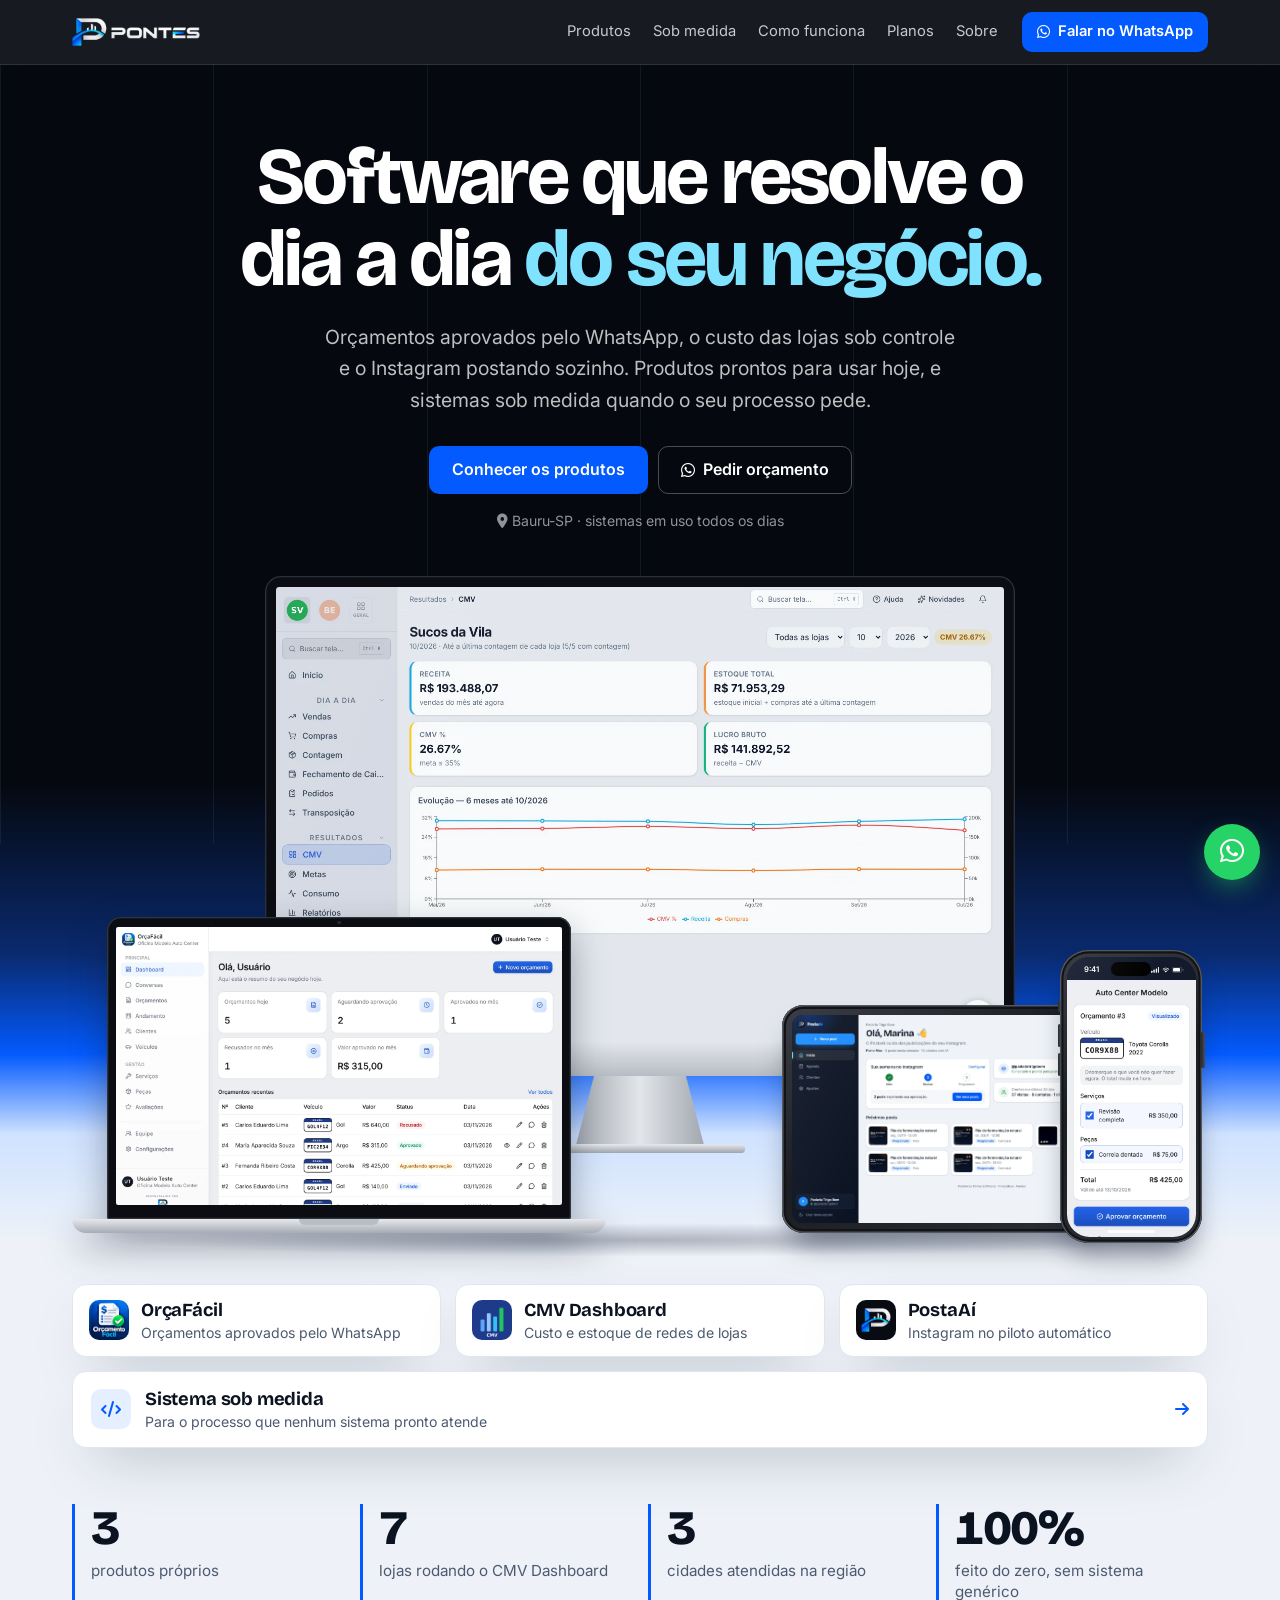
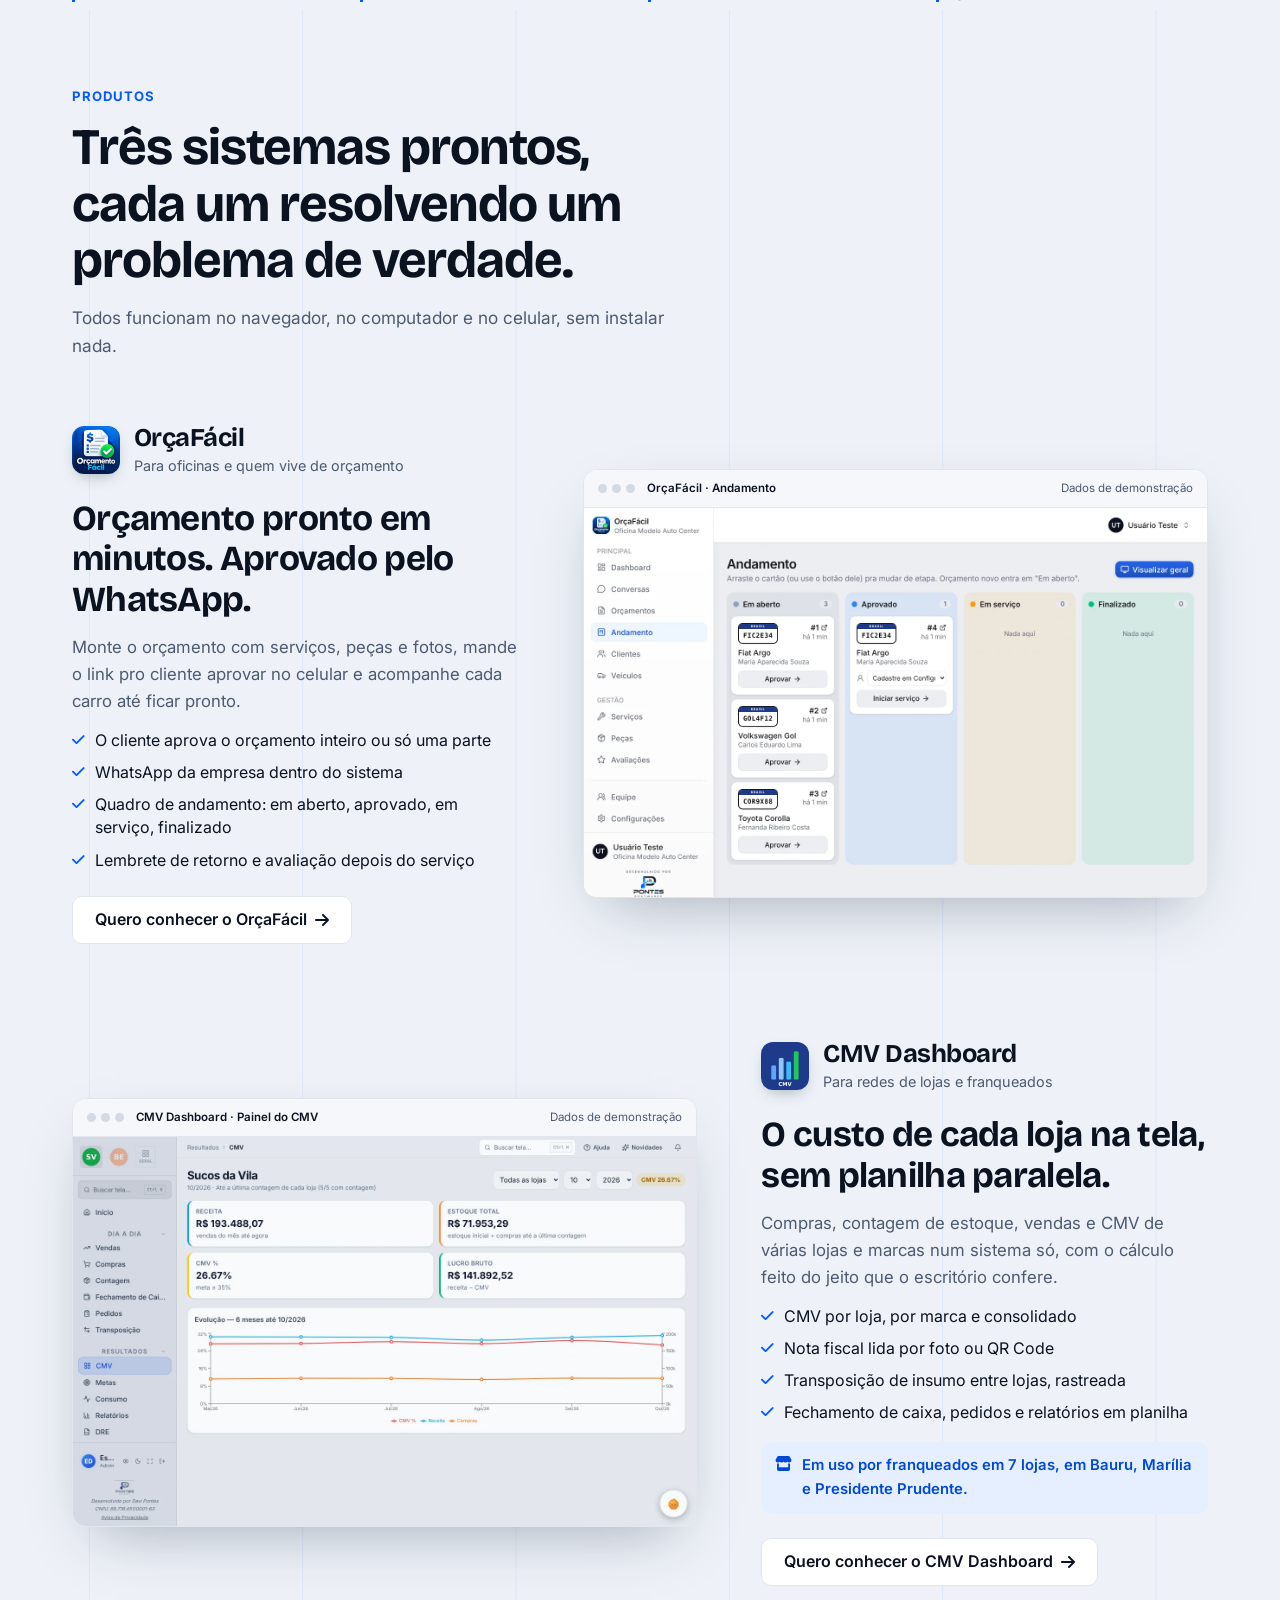
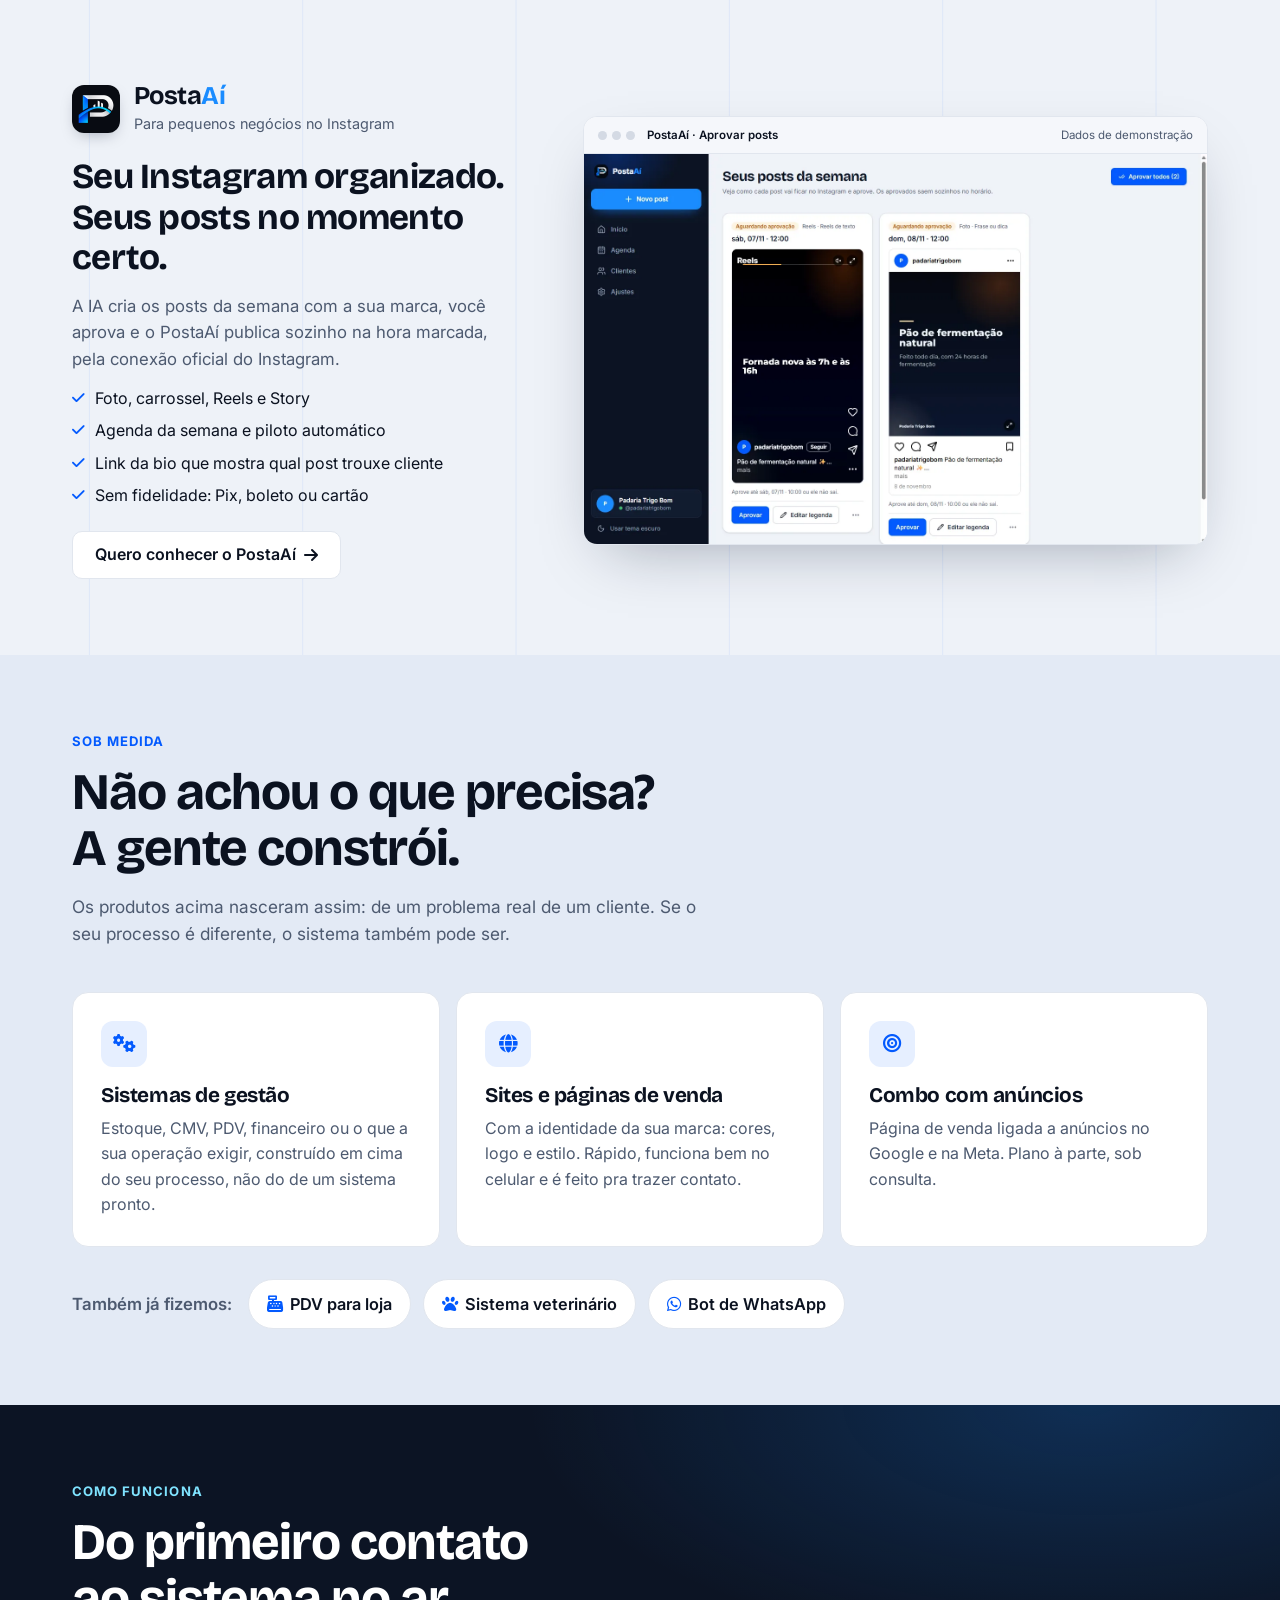
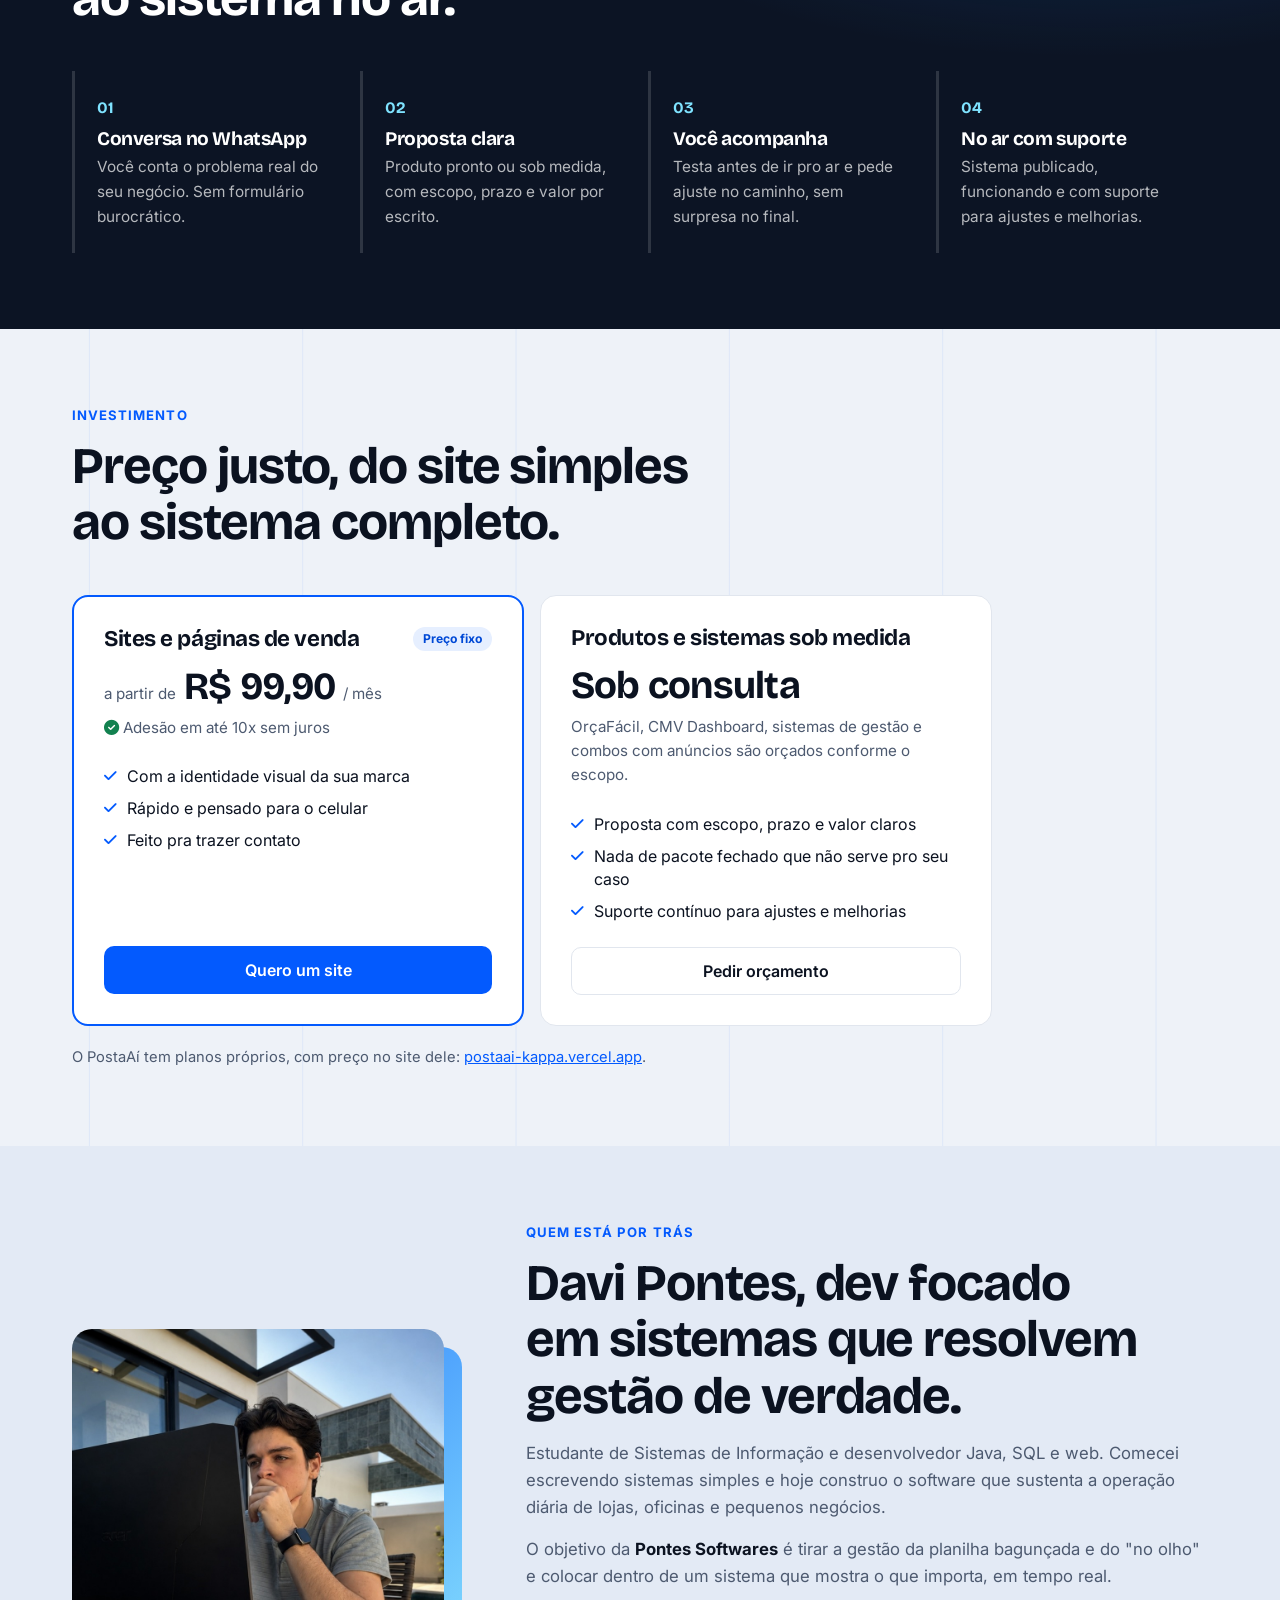
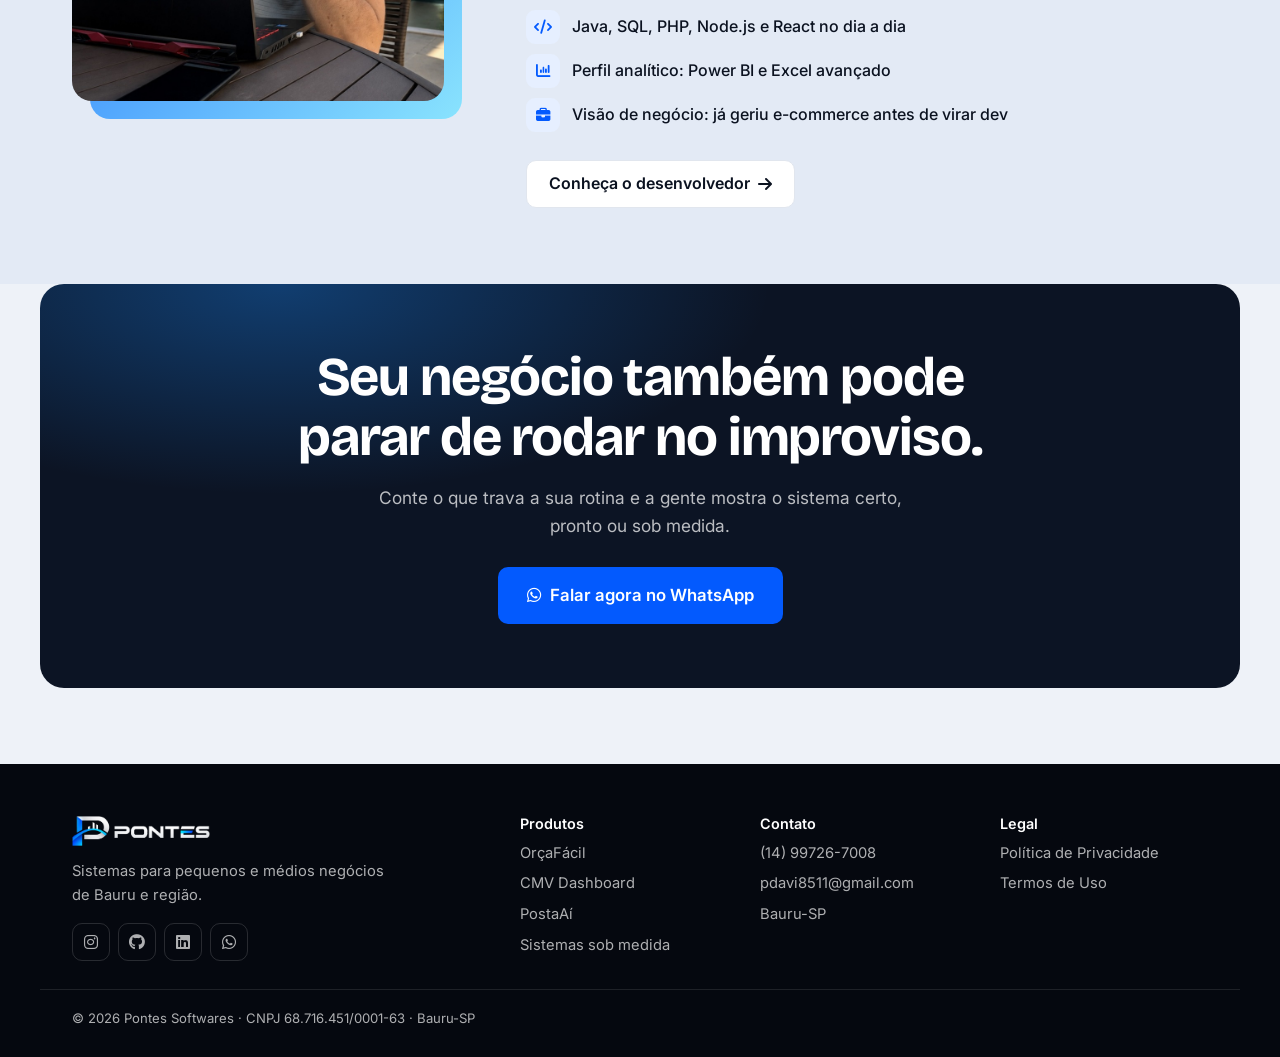
==== commit 1b841563: "Celular da cena com a tela da empresa fictícia do OrçaFácil Co-Authored-By: Claude Opus 5.5 <noreply" ====
--- a/index.html
+++ b/index.html
@@ -110,7 +110,7 @@
             </span>
           </div>
           <span class="s-ap-iphone-ilha"></span>
-          <img src="assets/produtos/orcafacil-celular.webp" alt="" width="780" height="1688" decoding="async">
+          <img src="assets/produtos/orcafacil-celular.webp" alt="" width="390" height="797" decoding="async">
           <span class="s-ap-iphone-home"></span>
         </div>
       </div>
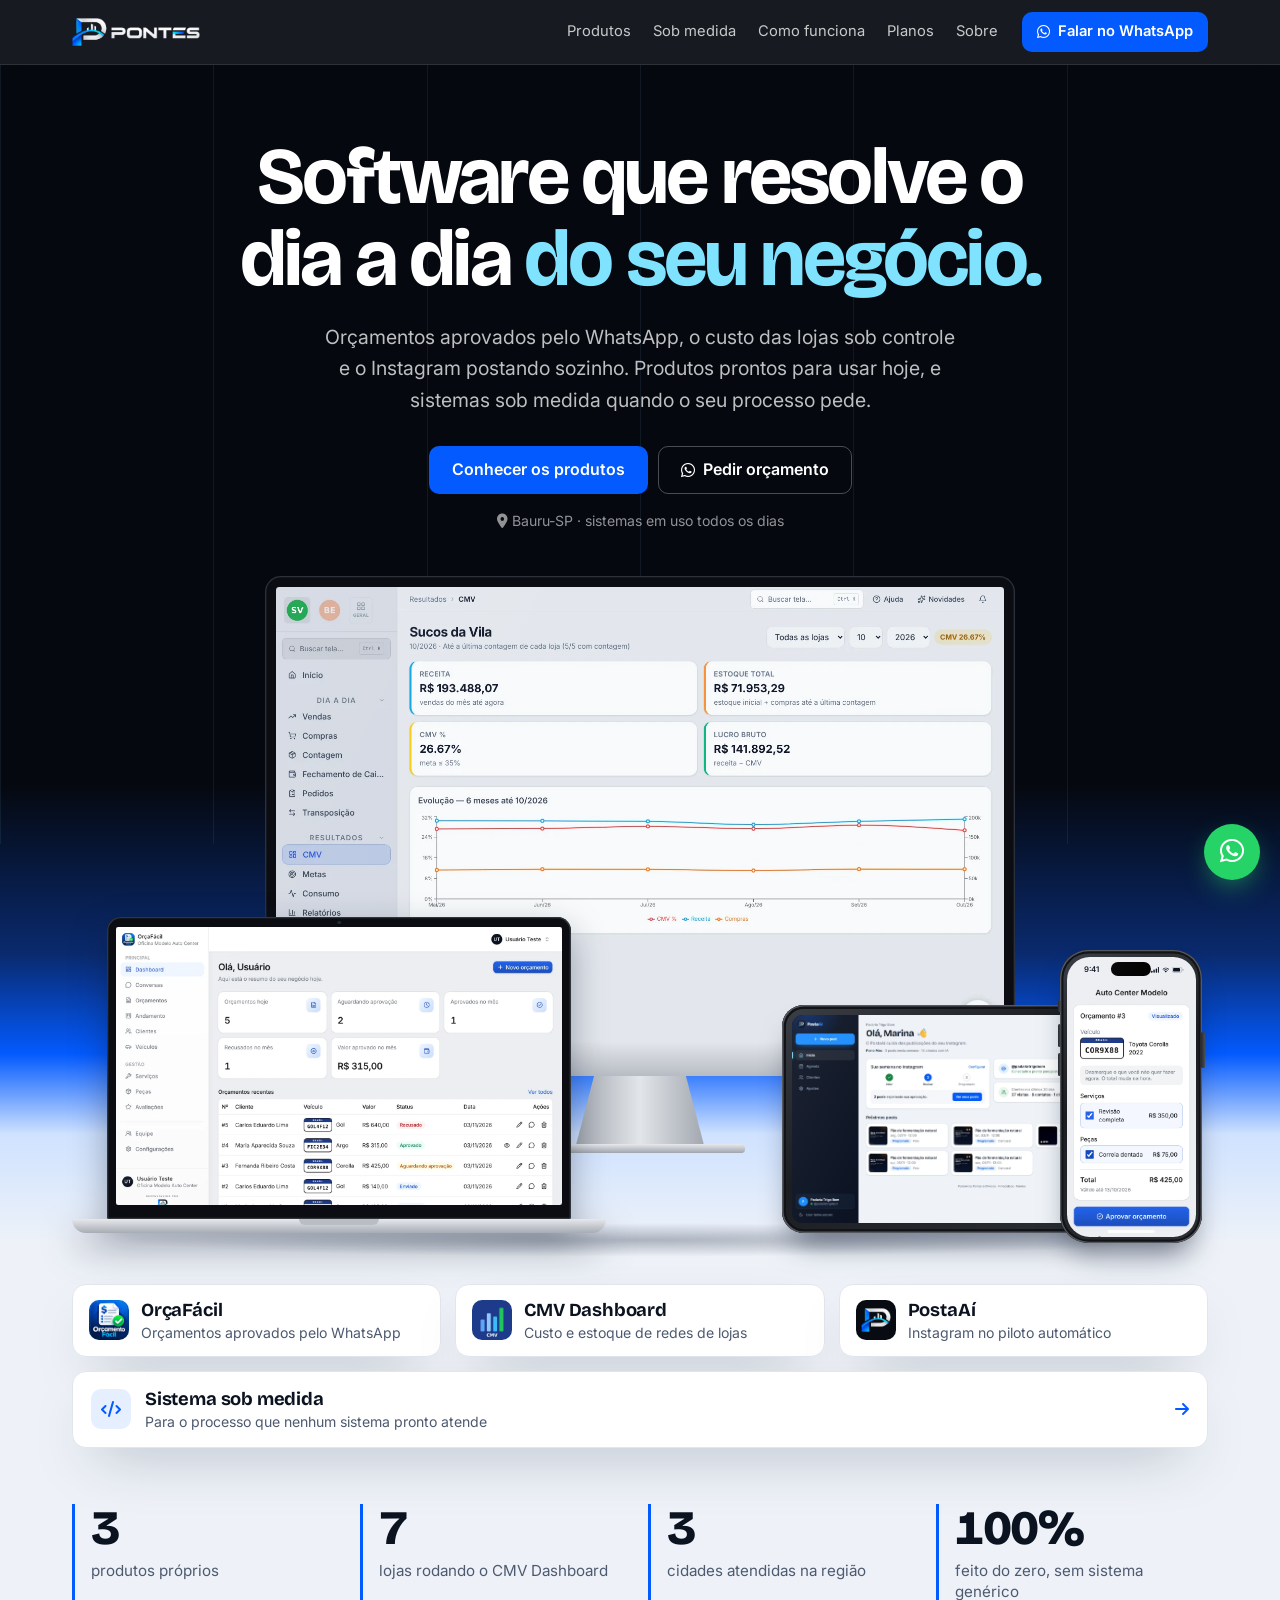
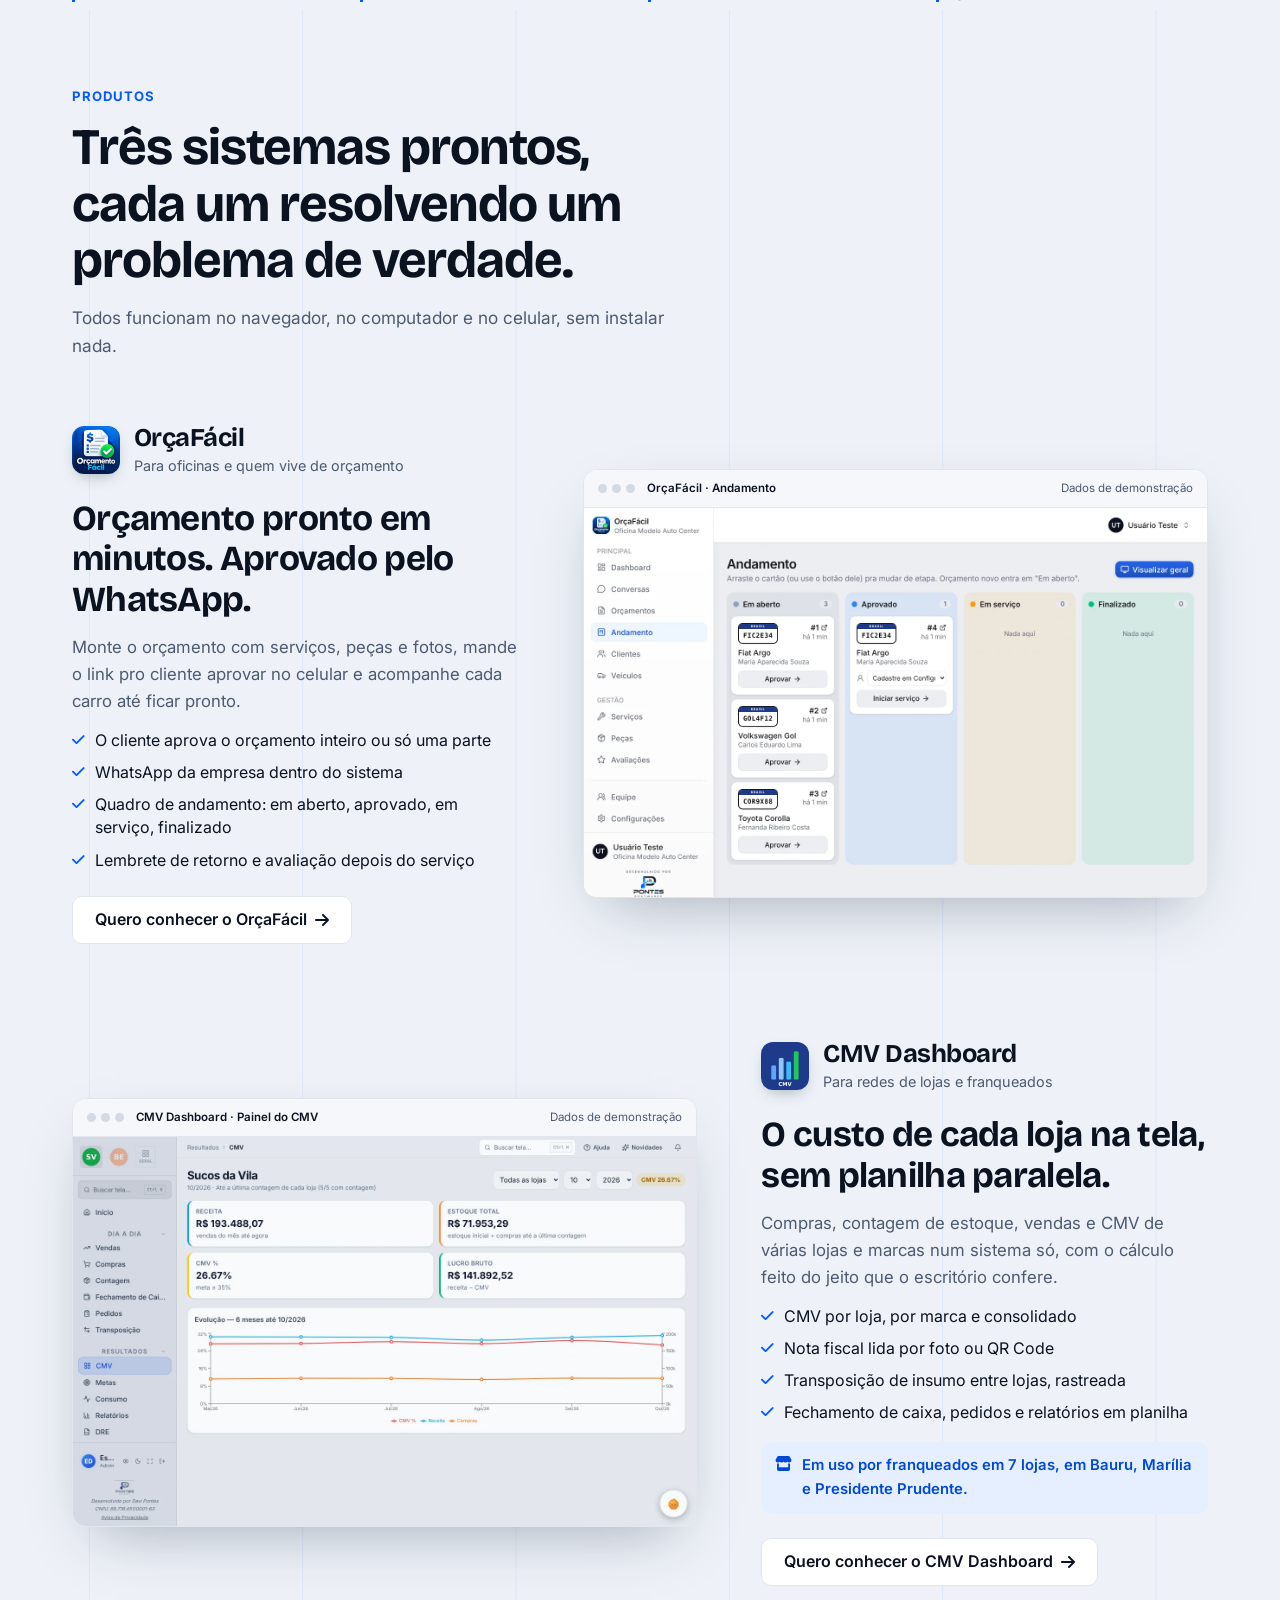
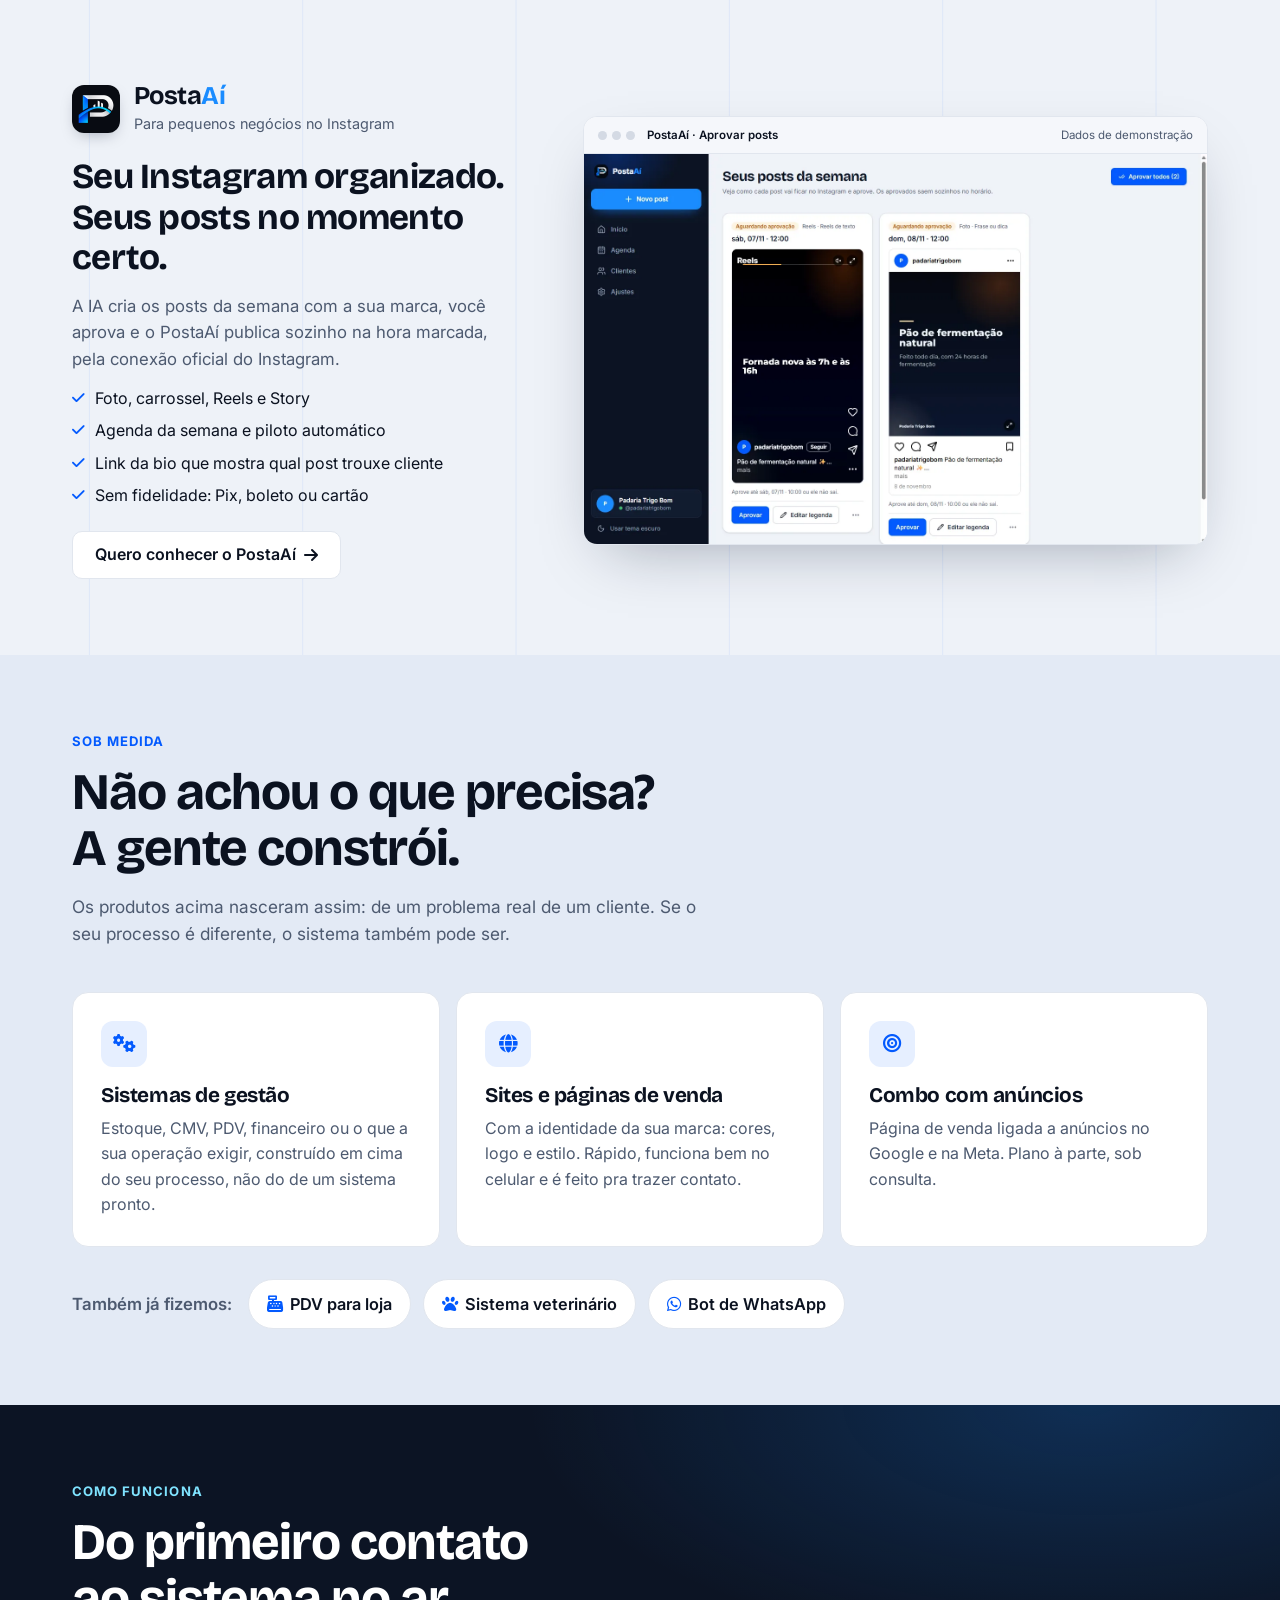
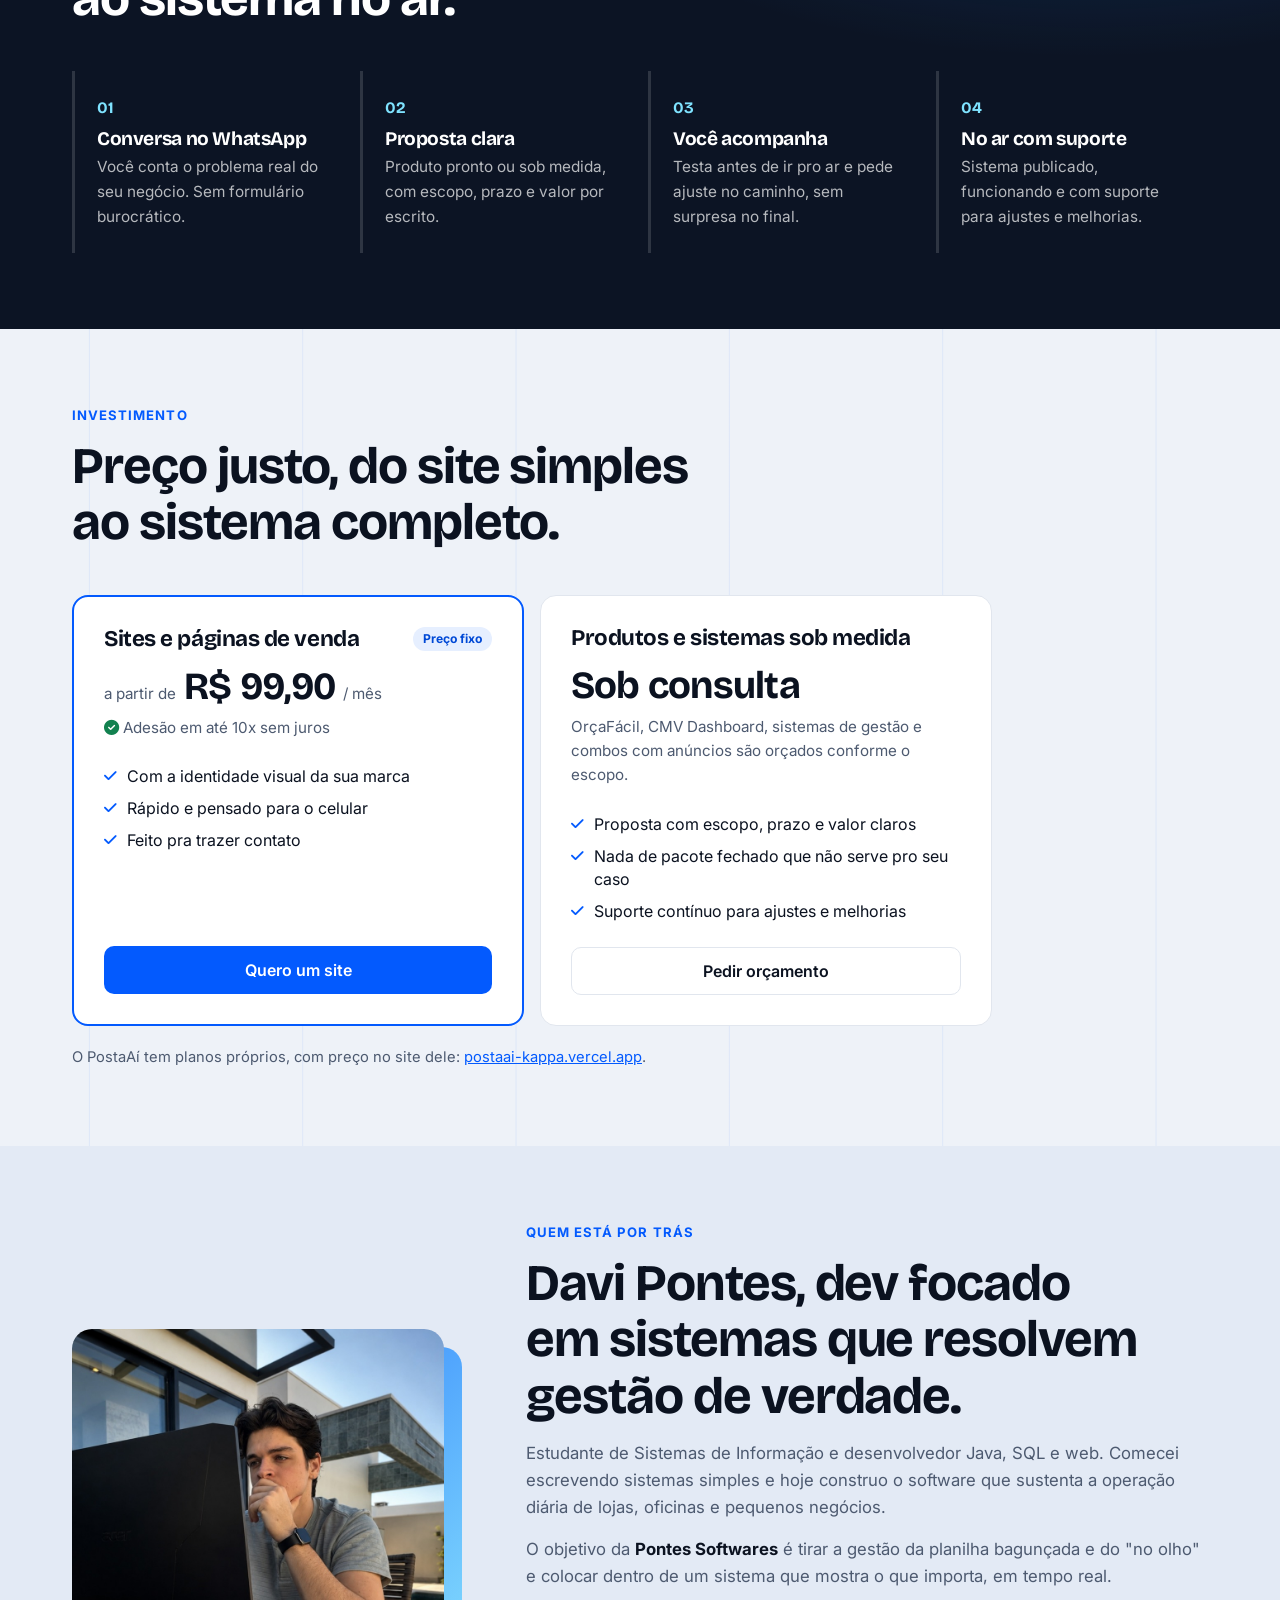
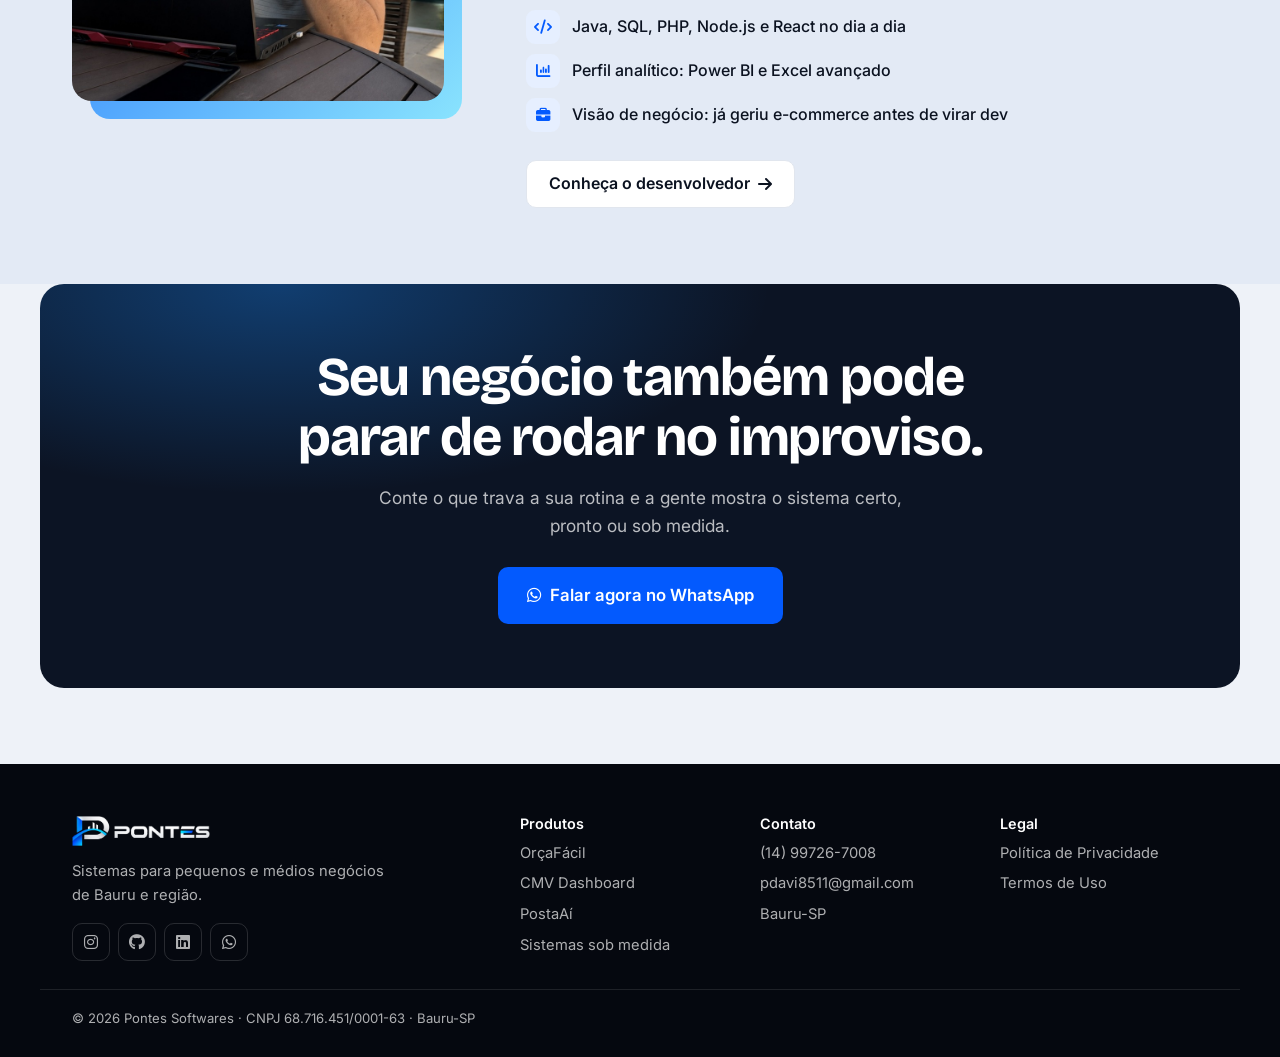
==== commit 2b354875: "Barra de status clara no celular da cena do topo Co-Authored-By: Claude Opus 5.5 <noreply@anthropic." ====
--- a/index.html
+++ b/index.html
@@ -101,7 +101,7 @@
         <span class="s-ap-iphone-botao s-ap-iphone-vol2"></span>
         <span class="s-ap-iphone-botao s-ap-iphone-power"></span>
         <div class="s-ap-tela">
-          <div class="s-ap-iphone-status">
+          <div class="s-ap-iphone-status" style="background:#eceef2;color:#0b1220">
             <span>9:41</span>
             <span class="s-ap-iphone-icones">
               <svg viewBox="0 0 18 12"><rect x="0" y="8" width="3" height="4" rx="1" fill="currentColor"/><rect x="5" y="5.5" width="3" height="6.5" rx="1" fill="currentColor"/><rect x="10" y="3" width="3" height="9" rx="1" fill="currentColor"/><rect x="15" y="0" width="3" height="12" rx="1" fill="currentColor"/></svg>
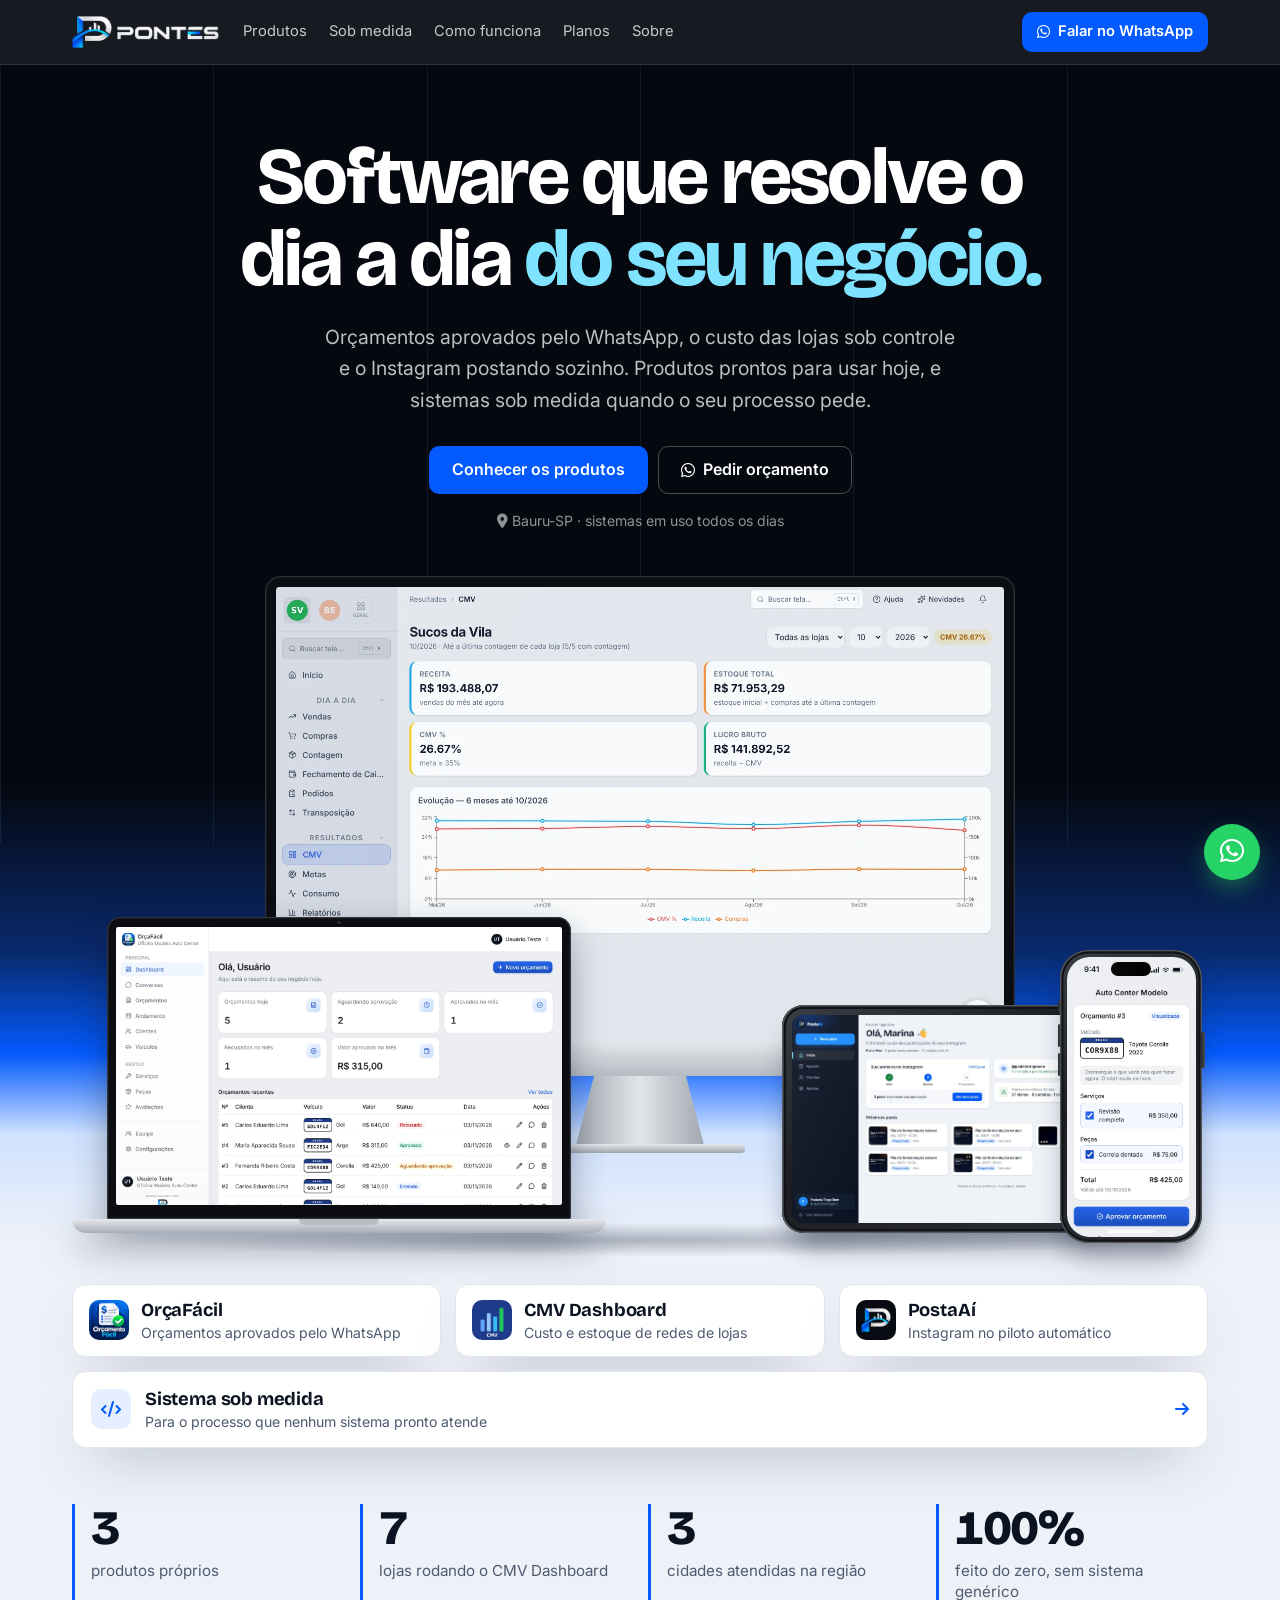
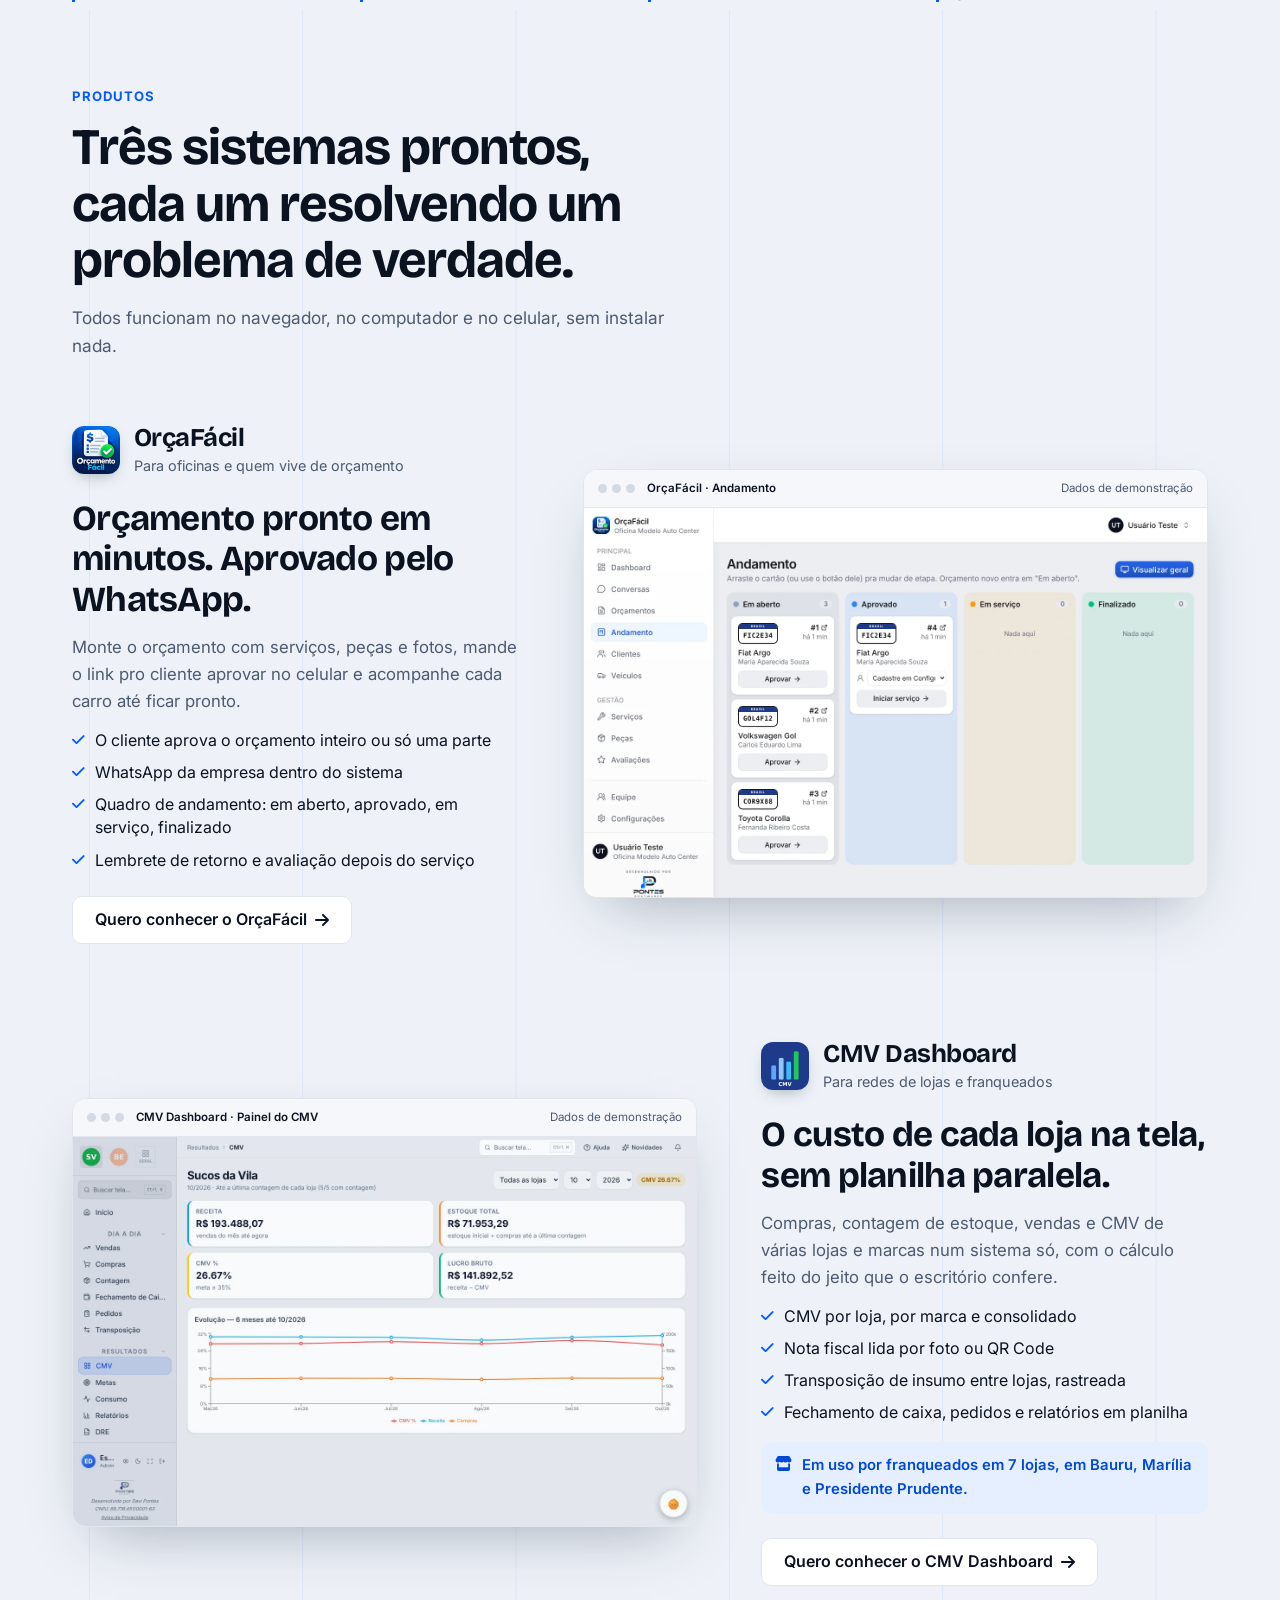
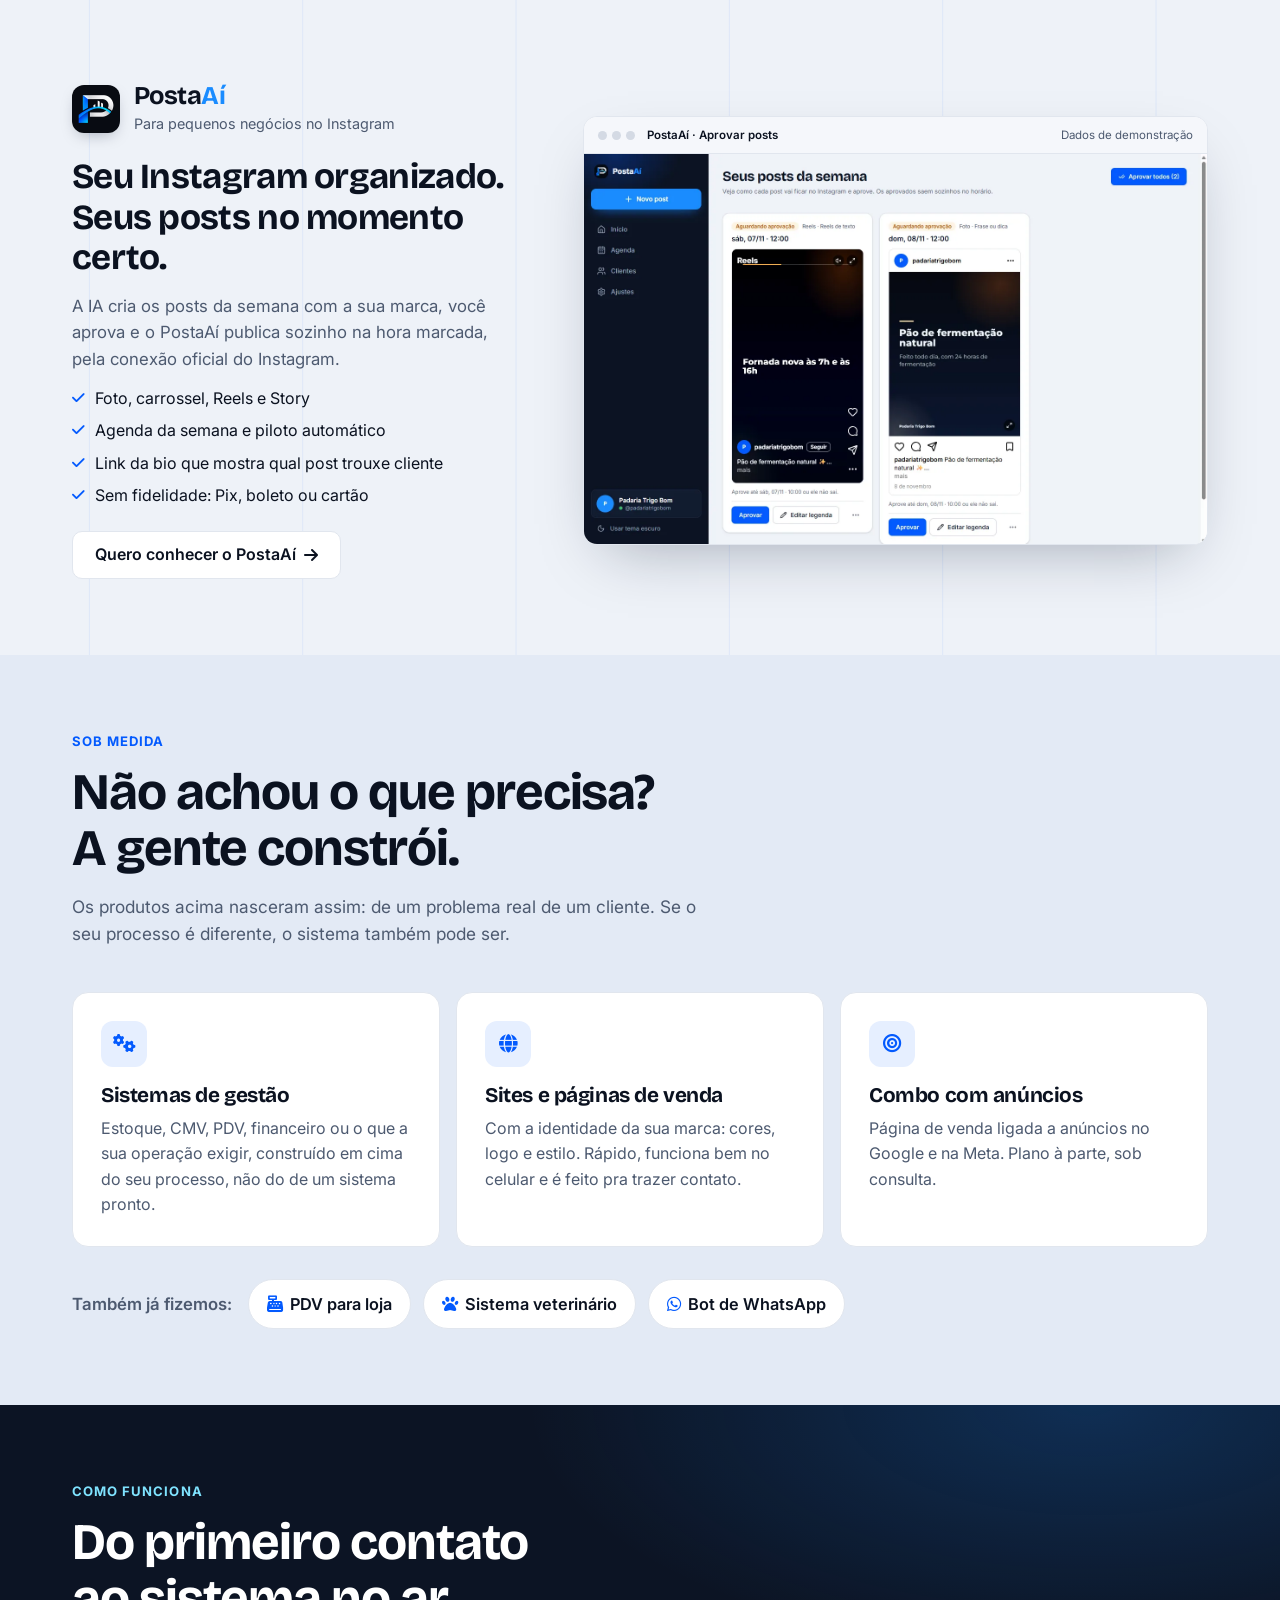
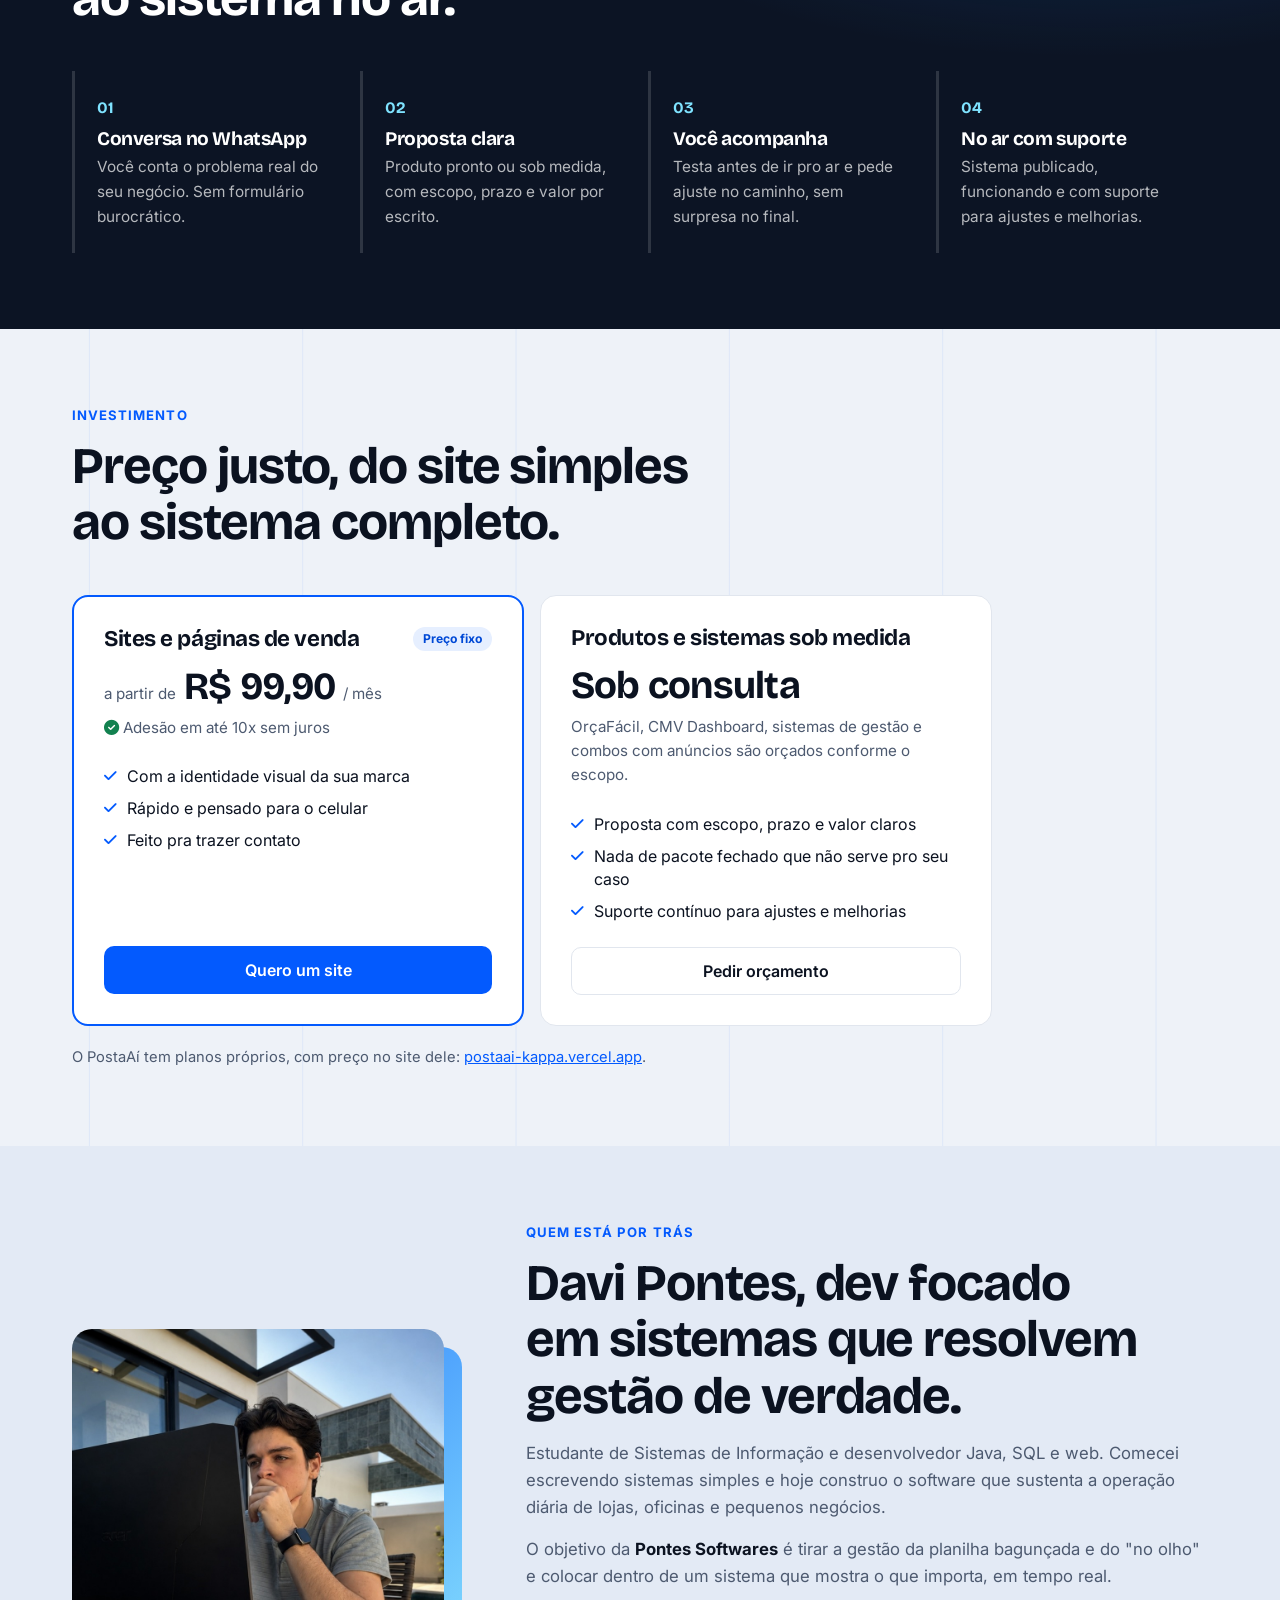
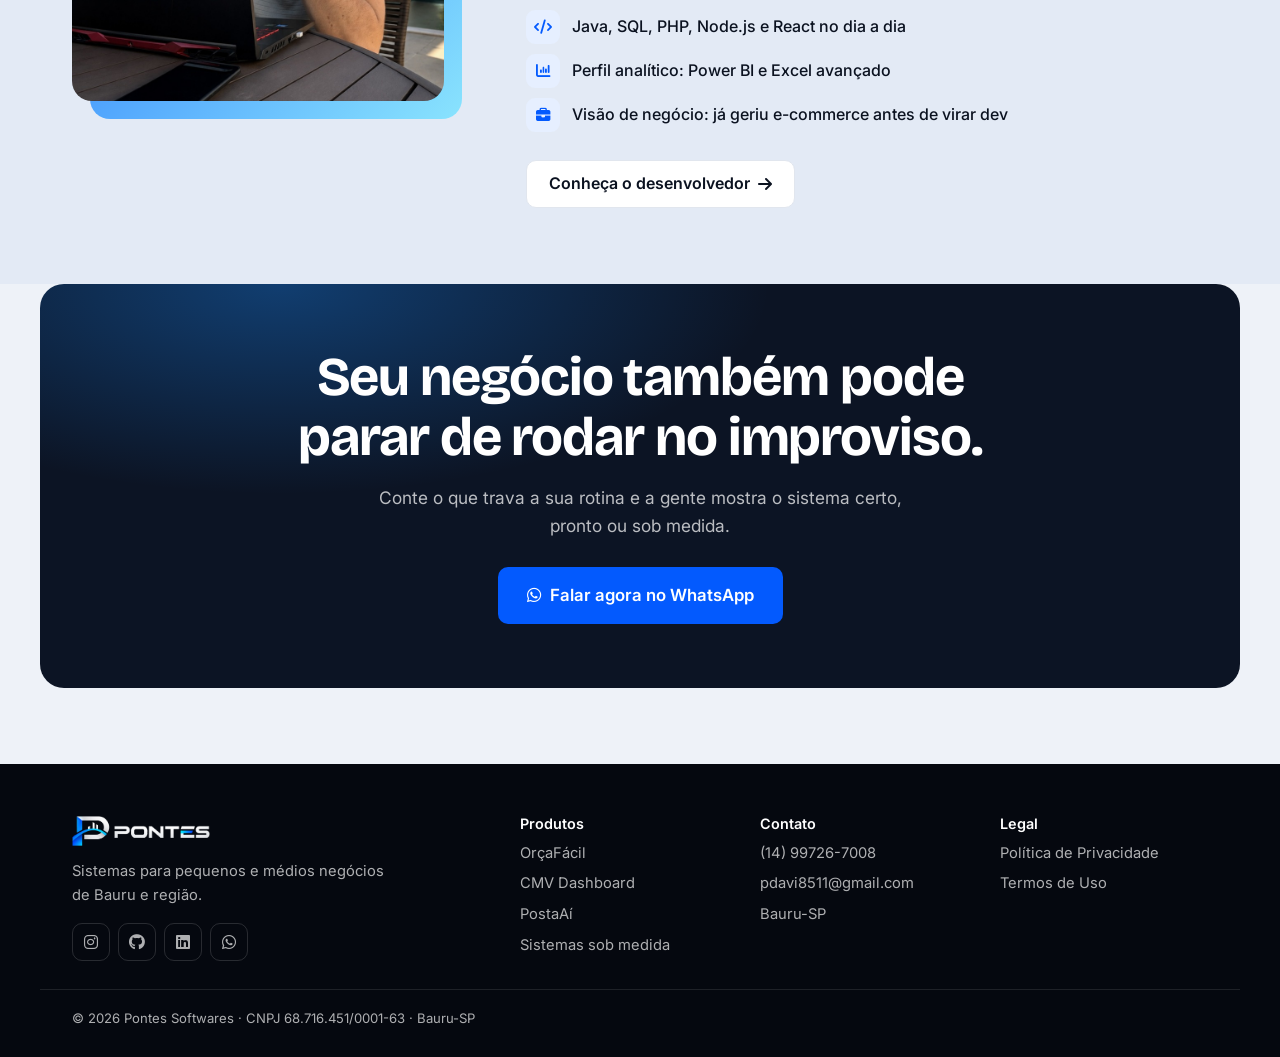
==== commit 030aada8: "Rodapé leva ao site de cada produto e efeito nos aparelhos do topo Co-Authored-By: Claude Opus 5.5 <" ====
--- a/index.html
+++ b/index.html
@@ -364,8 +364,8 @@
     <div>
       <h3>Produtos</h3>
       <ul>
-        <li><a href="#produtos">OrçaFácil</a></li>
-        <li><a href="#produtos">CMV Dashboard</a></li>
+        <li><a href="https://orcafacil-oficina.vercel.app" target="_blank" rel="noopener">OrçaFácil</a></li>
+        <li><a href="https://cmv-saas.vercel.app" target="_blank" rel="noopener">CMV Dashboard</a></li>
         <li><a href="https://postaai-kappa.vercel.app" target="_blank" rel="noopener">PostaAí</a></li>
         <li><a href="#sob-medida">Sistemas sob medida</a></li>
       </ul>
--- a/styles.css
+++ b/styles.css
@@ -100,7 +100,7 @@
   color: #fff;
 }
 .topo-linha { display: flex; align-items: center; gap: 24px; height: 64px; }
-.topo-logo img { display: block; height: 28px; width: auto; }
+.topo-logo img { display: block; height: 32px; width: auto; }
 .topo-nav { display: none; gap: 22px; font-size: .92rem; color: rgb(255 255 255 / .76); }
 .topo-nav a:hover { color: #fff; }
 .topo-cta { display: none; margin-left: auto; min-height: 40px; padding: 6px 14px; font-size: .92rem; }
@@ -119,8 +119,9 @@
 .menu-aberto[hidden] { display: none; }
 .menu-aberto a { padding: 12px 0; color: rgb(255 255 255 / .85); }
 @media (min-width: 960px) {
-  .topo-nav { display: inline-flex; margin-left: auto; }
-  .topo-cta { display: inline-flex; margin-left: 0; }
+  /* como nos sites dos produtos: menu logo depois da logo, botão encostado à direita */
+  .topo-nav { display: inline-flex; }
+  .topo-cta { display: inline-flex; margin-left: auto; }
   .topo-menu, .menu-aberto { display: none !important; }
 }
 
@@ -749,3 +750,27 @@
   right: 0;
   width: 31%;
 }
+
+/* Ao passar o mouse, o aparelho vem um pouco à frente (só com mouse e sem "reduzir movimento") */
+.s-ap-monitor,
+.s-ap-notebook,
+.s-ap-tablet,
+.s-ap-iphone {
+  transform-origin: 50% 100%;
+}
+@media (hover: hover) and (prefers-reduced-motion: no-preference) {
+  .s-ap-monitor,
+  .s-ap-notebook,
+  .s-ap-tablet,
+  .s-ap-iphone {
+    transition: transform 0.45s cubic-bezier(0.2, 0.7, 0.2, 1), filter 0.45s ease;
+  }
+  .s-ap-monitor:hover,
+  .s-ap-notebook:hover,
+  .s-ap-tablet:hover,
+  .s-ap-iphone:hover {
+    z-index: 2;
+    transform: translateY(-0.8cqw) scale(1.04);
+    filter: drop-shadow(0 2.4cqw 2.6cqw rgb(8 20 44 / 0.38));
+  }
+}
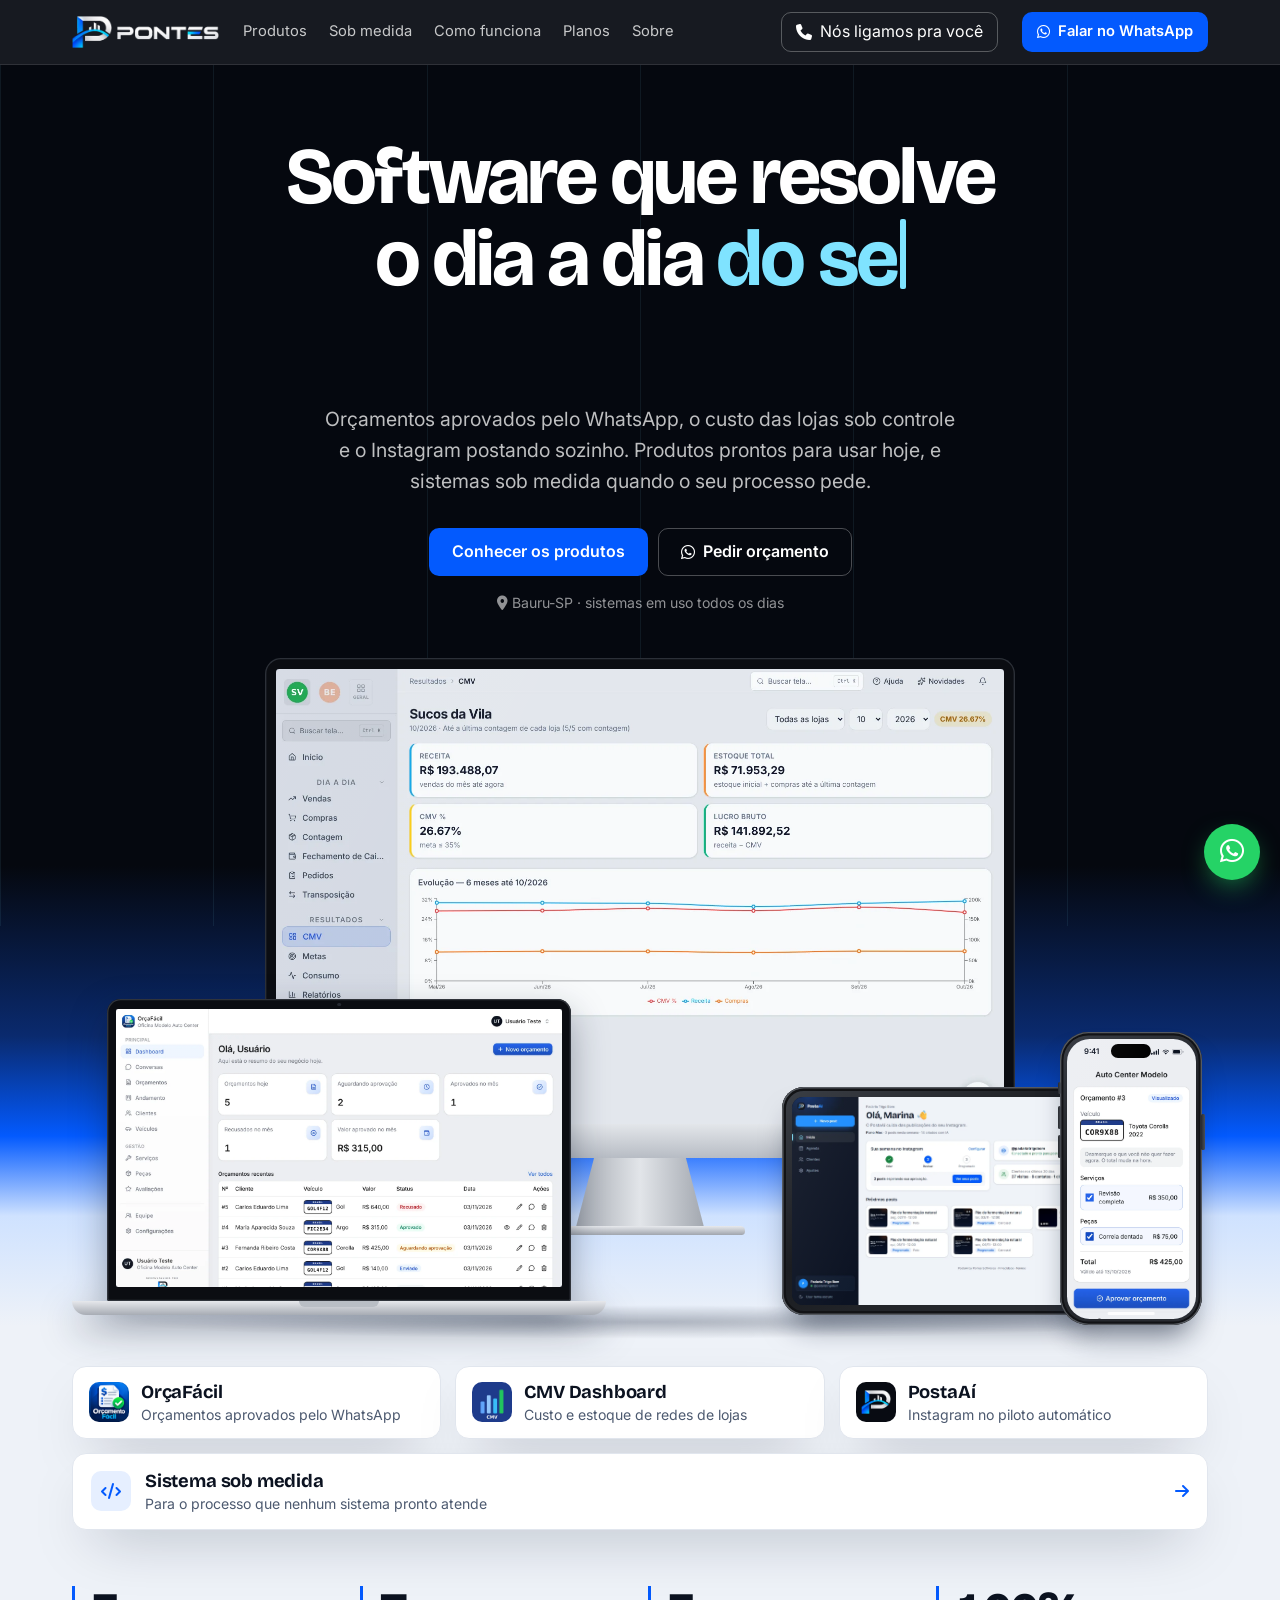
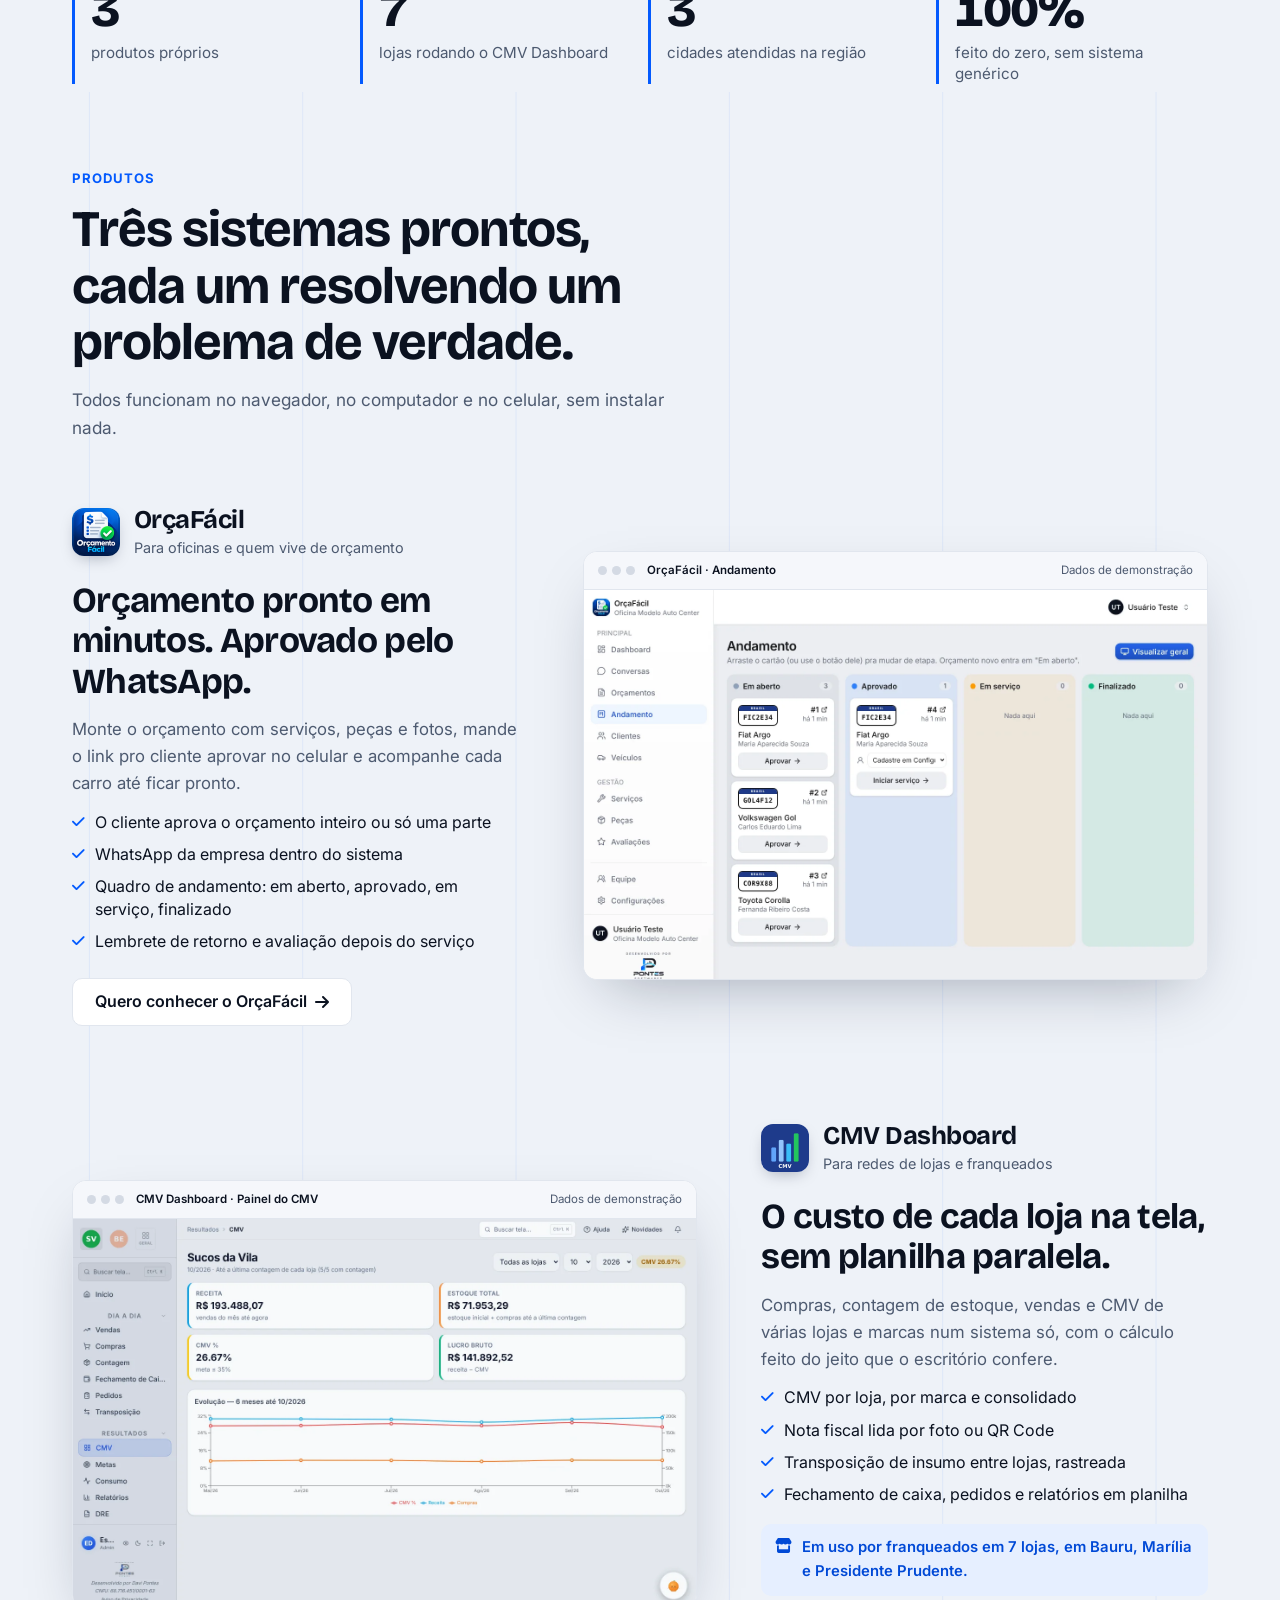
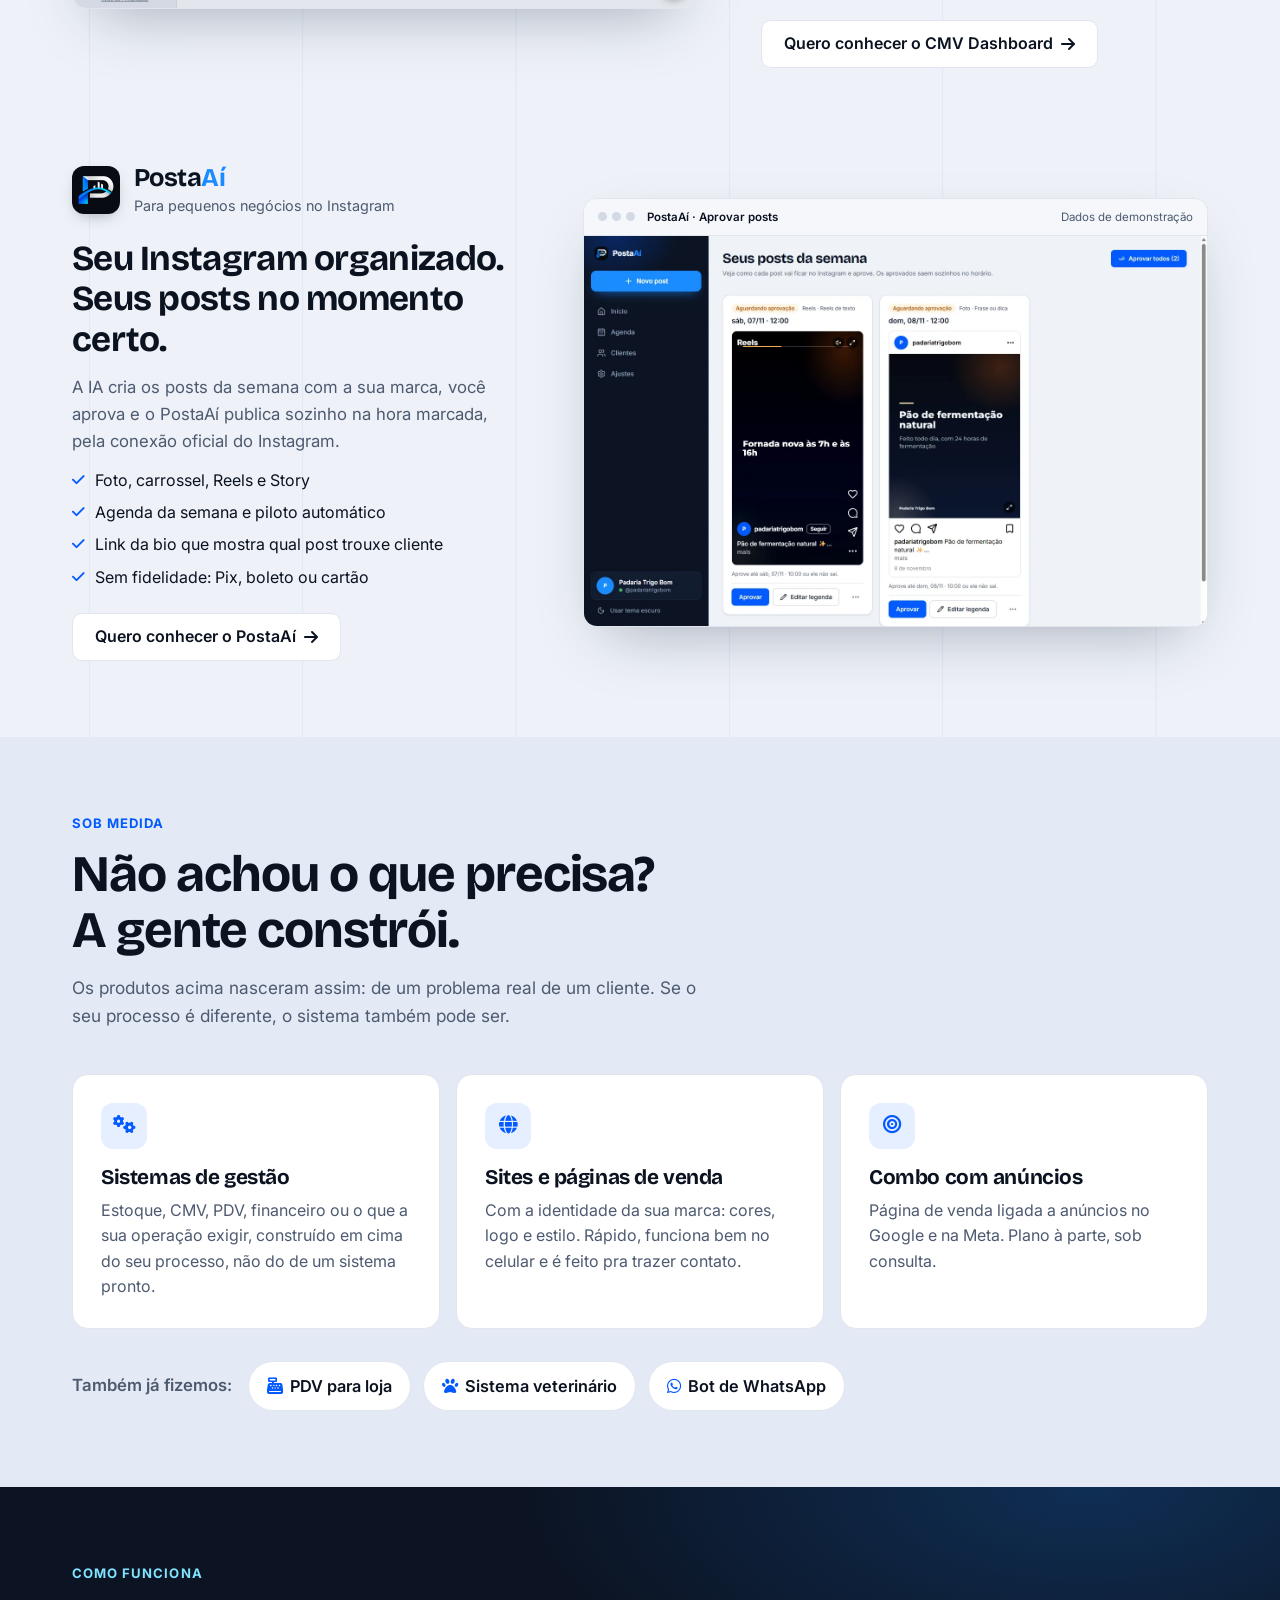
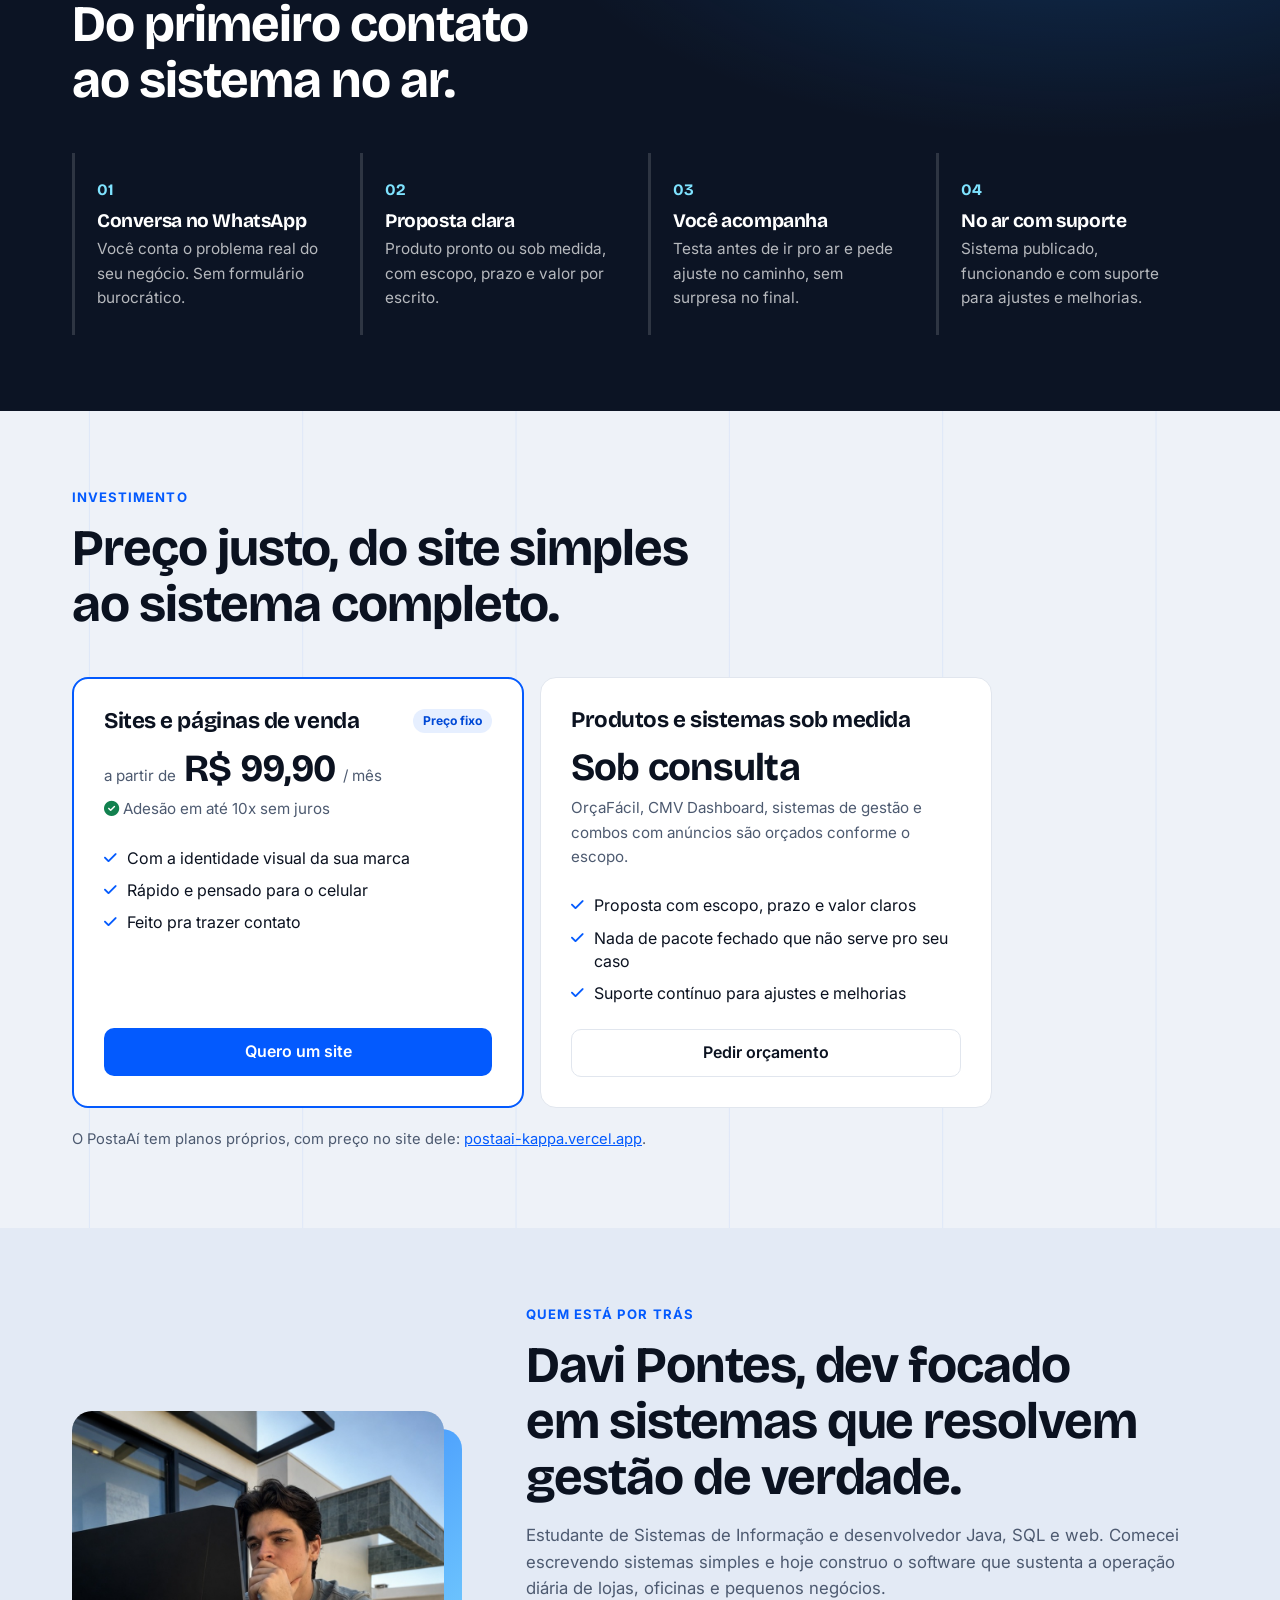
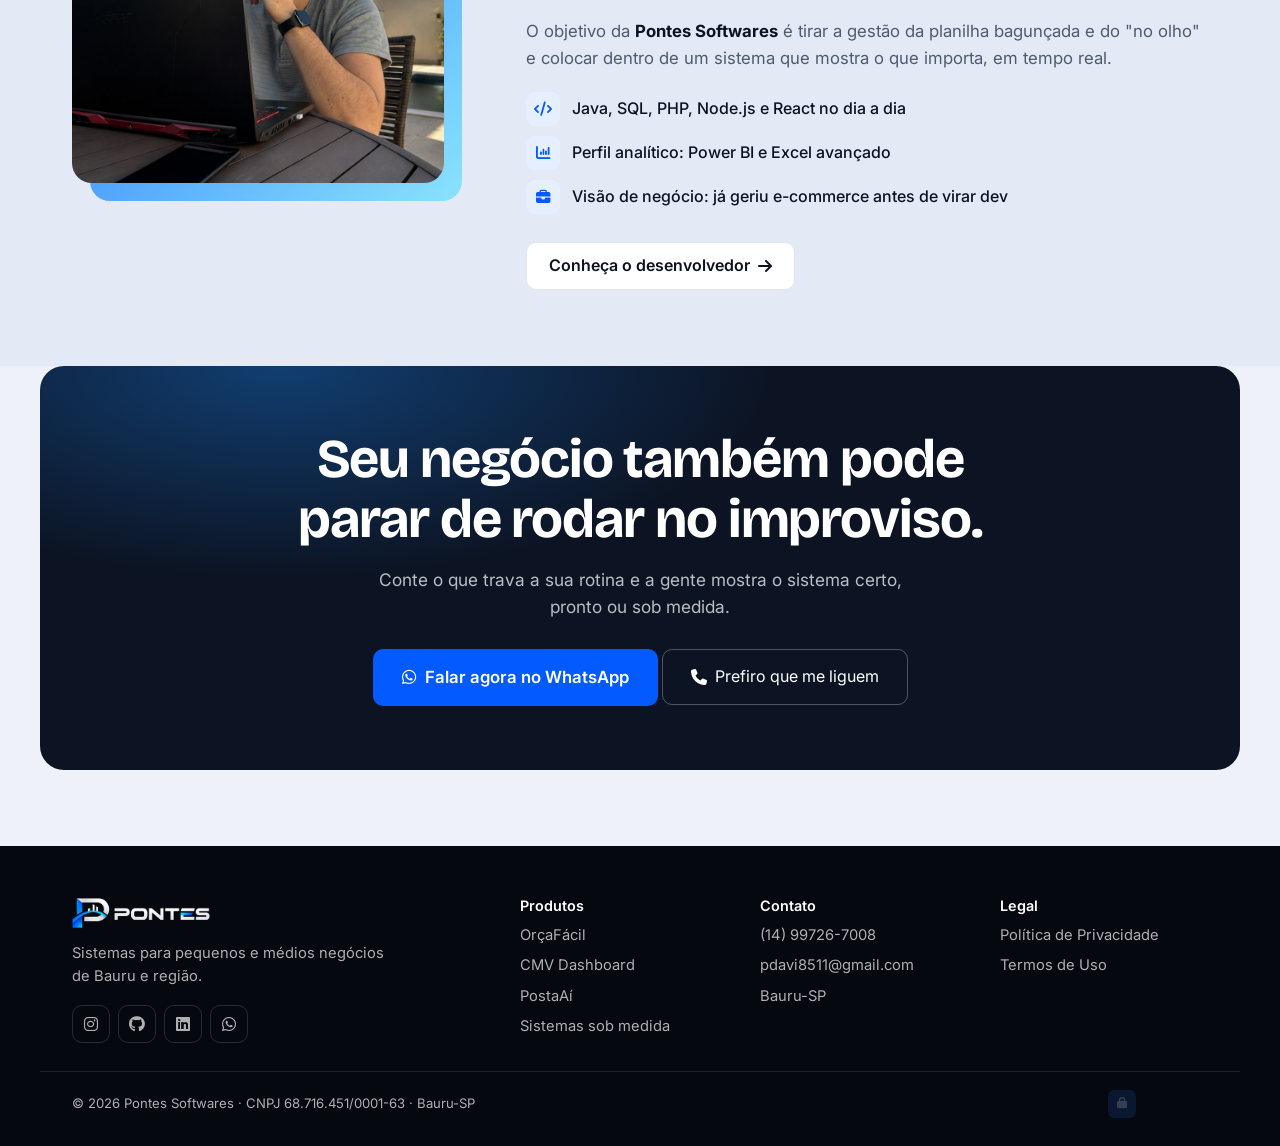
==== commit b496198a: ""Nós ligamos pra você" e acesso discreto ao Painel de Sistemas - Botão "Nós ligamos pra você" no top" ====
--- a/index.html
+++ b/index.html
@@ -47,6 +47,9 @@
       <a href="#planos">Planos</a>
       <a href="#sobre">Sobre</a>
     </nav>
+    <button type="button" class="btn btn-claro topo-cta topo-ligamos" data-abre-ligamos>
+      <i class="fa-solid fa-phone"></i> Nós ligamos pra você
+    </button>
     <a href="https://wa.me/5514997267008?text=Ol%C3%A1!%20Quero%20conhecer%20os%20sistemas%20da%20Pontes%20Softwares." target="_blank" rel="noopener" class="btn btn-azul topo-cta">
       <i class="fa-brands fa-whatsapp"></i> Falar no WhatsApp
     </a>
@@ -58,6 +61,7 @@
     <a href="#como-funciona">Como funciona</a>
     <a href="#planos">Planos</a>
     <a href="#sobre">Sobre</a>
+    <button type="button" class="menu-ligamos" data-abre-ligamos><i class="fa-solid fa-phone"></i> Nós ligamos pra você</button>
   </nav>
 </header>
 
@@ -344,6 +348,7 @@
     <h2>Seu negócio também pode parar de rodar no improviso.</h2>
     <p>Conte o que trava a sua rotina e a gente mostra o sistema certo, pronto ou sob medida.</p>
     <a href="https://wa.me/5514997267008?text=Ol%C3%A1!%20Quero%20um%20or%C3%A7amento%20de%20sistema." target="_blank" rel="noopener" class="btn btn-azul btn-grande"><i class="fa-brands fa-whatsapp"></i> Falar agora no WhatsApp</a>
+    <button type="button" class="btn btn-claro btn-grande" data-abre-ligamos><i class="fa-solid fa-phone"></i> Prefiro que me liguem</button>
   </div>
 </section>
 
@@ -386,12 +391,61 @@
       </ul>
     </div>
   </div>
-  <p class="box rodape-base">&copy; <span id="ano"></span> Pontes Softwares · CNPJ 68.716.451/0001-63 · Bauru-SP</p>
+  <div class="box rodape-base">
+    <p>&copy; <span id="ano"></span> Pontes Softwares · CNPJ 68.716.451/0001-63 · Bauru-SP</p>
+    <!-- Acesso discreto ao Painel de Sistemas (uso interno) -->
+    <a class="rodape-restrito" href="https://cmv-saas.vercel.app/pontes" rel="nofollow noopener" aria-label="Área restrita" title="Área restrita"><i class="fa-solid fa-lock"></i></a>
+  </div>
 </footer>
 
 <a href="https://wa.me/5514997267008?text=Ol%C3%A1!%20Quero%20um%20or%C3%A7amento%20de%20sistema." target="_blank" rel="noopener" class="whats-flutua" aria-label="Falar no WhatsApp">
   <i class="fa-brands fa-whatsapp"></i>
 </a>
+
+<dialog class="ligamos" aria-labelledby="ligamos-titulo">
+  <form class="ligamos-form" novalidate>
+    <button type="button" class="ligamos-fechar" aria-label="Fechar"><i class="fa-solid fa-xmark"></i></button>
+    <h2 id="ligamos-titulo">Nós ligamos pra você</h2>
+    <p class="ligamos-sub">Deixe seu contato que a gente te chama no WhatsApp ou liga, no horário que for melhor.</p>
+    <label>Seu nome *<input name="nome" autocomplete="name" required maxlength="120"></label>
+    <label>WhatsApp ou telefone (com DDD) *<input name="telefone" type="tel" autocomplete="tel" inputmode="tel" required maxlength="30" placeholder="(14) 99999-9999"></label>
+    <label>Empresa<input name="empresa" autocomplete="organization" maxlength="150"></label>
+    <div class="ligamos-dupla">
+      <label>Tenho interesse em
+        <select name="interesse">
+          <option>Ainda não sei</option>
+          <option>OrçaFácil</option>
+          <option>CMV Dashboard</option>
+          <option>PostaAí</option>
+          <option>Pontix ERP</option>
+          <option>Site</option>
+          <option>Sistema sob medida</option>
+        </select>
+      </label>
+      <label>Melhor horário
+        <select name="horario">
+          <option>Qualquer horário</option>
+          <option>Manhã</option>
+          <option>Tarde</option>
+          <option>Noite</option>
+        </select>
+      </label>
+    </div>
+    <label>Quer contar algo? (opcional)<textarea name="mensagem" rows="3" maxlength="2000"></textarea></label>
+    <!-- campo-armadilha: gente não vê, robô preenche -->
+    <input class="ligamos-armadilha" name="site" tabindex="-1" autocomplete="off" aria-hidden="true">
+    <p class="ligamos-lgpd">Seus dados são usados só pra entrar em contato com você. Veja a <a href="privacidade.html" target="_blank">Política de Privacidade</a>.</p>
+    <p class="ligamos-erro" role="alert" hidden></p>
+    <button type="submit" class="btn btn-azul ligamos-enviar"><i class="fa-solid fa-phone"></i> Quero que me liguem</button>
+  </form>
+  <div class="ligamos-ok" hidden>
+    <i class="fa-solid fa-circle-check"></i>
+    <h2>Recebemos!</h2>
+    <p>Em breve a gente entra em contato. Se preferir, chame agora no WhatsApp.</p>
+    <a class="btn btn-azul" href="https://wa.me/5514997267008" target="_blank" rel="noopener"><i class="fa-brands fa-whatsapp"></i> Chamar no WhatsApp</a>
+    <button type="button" class="btn btn-linha ligamos-fechar-ok">Fechar</button>
+  </div>
+</dialog>
 
 <dialog class="amplia" aria-label="Tela ampliada">
   <button type="button" class="amplia-fechar" aria-label="Fechar"><i class="fa-solid fa-xmark"></i></button>
--- a/styles.css
+++ b/styles.css
@@ -150,6 +150,19 @@
 }
 .hero h1 { font-size: clamp(2.5rem, 7.4vw, 5rem); letter-spacing: -.035em; line-height: 1.02; }
 .hero h1 em { color: var(--ciano); font-style: normal; }
+.hero h1 .cursor {
+  display: inline-block;
+  width: .07em;
+  height: .88em;
+  margin-left: .05em;
+  vertical-align: -.06em;
+  border-radius: 2px;
+  background: var(--ciano);
+}
+@media (prefers-reduced-motion: no-preference) {
+  .hero h1 .cursor { animation: pisca 1s steps(1) infinite; }
+  @keyframes pisca { 50% { opacity: 0; } }
+}
 .hero-texto > p {
   max-width: 640px;
   margin: 22px auto 0;
@@ -482,6 +495,10 @@
   transition: transform .2s;
 }
 .whats-flutua:hover { transform: scale(1.07); }
+@media (prefers-reduced-motion: no-preference) {
+  .whats-flutua { animation: whats-pulsa 2.4s ease-in-out infinite; }
+  @keyframes whats-pulsa { 50% { transform: scale(1.06); } }
+}
 
 /* ─── Ampliar tela ─── */
 .amplia {
@@ -774,3 +791,63 @@
     filter: drop-shadow(0 2.4cqw 2.6cqw rgb(8 20 44 / 0.38));
   }
 }
+
+/* ─── Barra de rolagem (mesma nos sites da Pontes e dos produtos) ───
+   No body também: se ele tem estilo de barra, o Chrome usa o dele para a barra da página. */
+:is(html, body)::-webkit-scrollbar {
+  width: 12px;
+}
+:is(html, body)::-webkit-scrollbar-track {
+  background: var(--noite);
+}
+:is(html, body)::-webkit-scrollbar-thumb {
+  border: 3px solid var(--noite);
+  border-radius: 999px;
+  background: linear-gradient(180deg, var(--ciano), var(--azul));
+}
+:is(html, body)::-webkit-scrollbar-thumb:hover {
+  background: linear-gradient(180deg, #a5ecff, var(--ceu));
+}
+@supports not selector(::-webkit-scrollbar) {
+  html {
+    scrollbar-color: var(--ceu) var(--noite);
+  }
+}
+
+/* ── Nós ligamos pra você ─────────────────────── */
+.topo-ligamos + .topo-cta { margin-left: 0 !important; }
+.topo-ligamos { cursor: pointer; font: inherit; font-size: .92rem; }
+.menu-ligamos { margin-top: 6px; padding: 10px 0; border: 0; background: none; color: #fff; font: inherit; font-weight: 600; text-align: left; cursor: pointer; }
+.final .btn-claro, .cta-final .btn-claro { cursor: pointer; font: inherit; }
+button.btn { font: inherit; cursor: pointer; }
+.ligamos { width: min(480px, calc(100% - 24px)); max-height: calc(100dvh - 24px); margin: auto; padding: 0; border: 0; border-radius: 20px; background: #fff; color: var(--tinta); box-shadow: 0 30px 80px rgb(5 8 15 / .4); }
+.ligamos::backdrop { background: rgb(5 8 15 / .7); }
+.ligamos-form, .ligamos-ok { position: relative; display: grid; gap: 12px; padding: 26px 22px 22px; }
+.ligamos h2 { margin: 0; font-family: var(--fonte-titulo); font-size: 1.5rem; }
+.ligamos-sub { margin: -4px 0 4px; color: var(--suave); font-size: .92rem; }
+.ligamos label { display: grid; gap: 5px; font-size: .84rem; font-weight: 600; color: var(--tinta); }
+.ligamos input, .ligamos select, .ligamos textarea { width: 100%; padding: 10px 12px; border: 1px solid var(--linha); border-radius: 10px; background: #fff; color: var(--tinta); font: inherit; font-weight: 400; font-size: .95rem; }
+.ligamos input:focus, .ligamos select:focus, .ligamos textarea:focus { outline: none; border-color: var(--azul); box-shadow: 0 0 0 4px rgb(3 90 254 / .14); }
+.ligamos-dupla { display: grid; gap: 12px; }
+@media (min-width: 480px) { .ligamos-dupla { grid-template-columns: 1fr 1fr; } }
+.ligamos-armadilha { position: absolute !important; left: -9999px; width: 1px; height: 1px; opacity: 0; }
+.ligamos-lgpd { margin: 0; color: var(--suave); font-size: .78rem; }
+.ligamos-lgpd a { color: var(--azul); text-decoration: underline; }
+.ligamos-erro { margin: 0; padding: 8px 12px; border-radius: 10px; background: #fff1f2; color: #be123c; font-size: .86rem; }
+.ligamos-enviar { justify-content: center; }
+.ligamos-enviar:disabled { opacity: .65; }
+.ligamos-fechar { position: absolute; top: 12px; right: 12px; display: grid; place-items: center; width: 36px; height: 36px; border: 0; border-radius: 10px; background: var(--fundo); color: var(--suave); cursor: pointer; }
+.ligamos-fechar:hover { color: var(--tinta); }
+.ligamos-ok { justify-items: center; text-align: center; padding-block: 34px 26px; }
+.ligamos-ok > i { font-size: 2.6rem; color: var(--verde); }
+.ligamos-ok p { margin: 0 0 6px; color: var(--suave); }
+
+/* ── Acesso discreto ao Painel de Sistemas ────── */
+.rodape-base { display: flex; align-items: center; justify-content: space-between; gap: 12px; }
+.rodape-base p { margin: 0; }
+.rodape-restrito { display: grid; place-items: center; width: 28px; height: 28px; flex-shrink: 0; border-radius: 6px; background: #0a1730; color: rgb(255 255 255 / .18); font-size: .72rem; transition: color .2s, background .2s; }
+.rodape-restrito:hover, .rodape-restrito:focus-visible { background: #0f2a5c; color: rgb(255 255 255 / .8); text-decoration: none !important; }
+
+.ligamos [hidden] { display: none !important; }
+/* não fica embaixo do botão flutuante do WhatsApp */
+.rodape-restrito { margin-right: 72px; }
